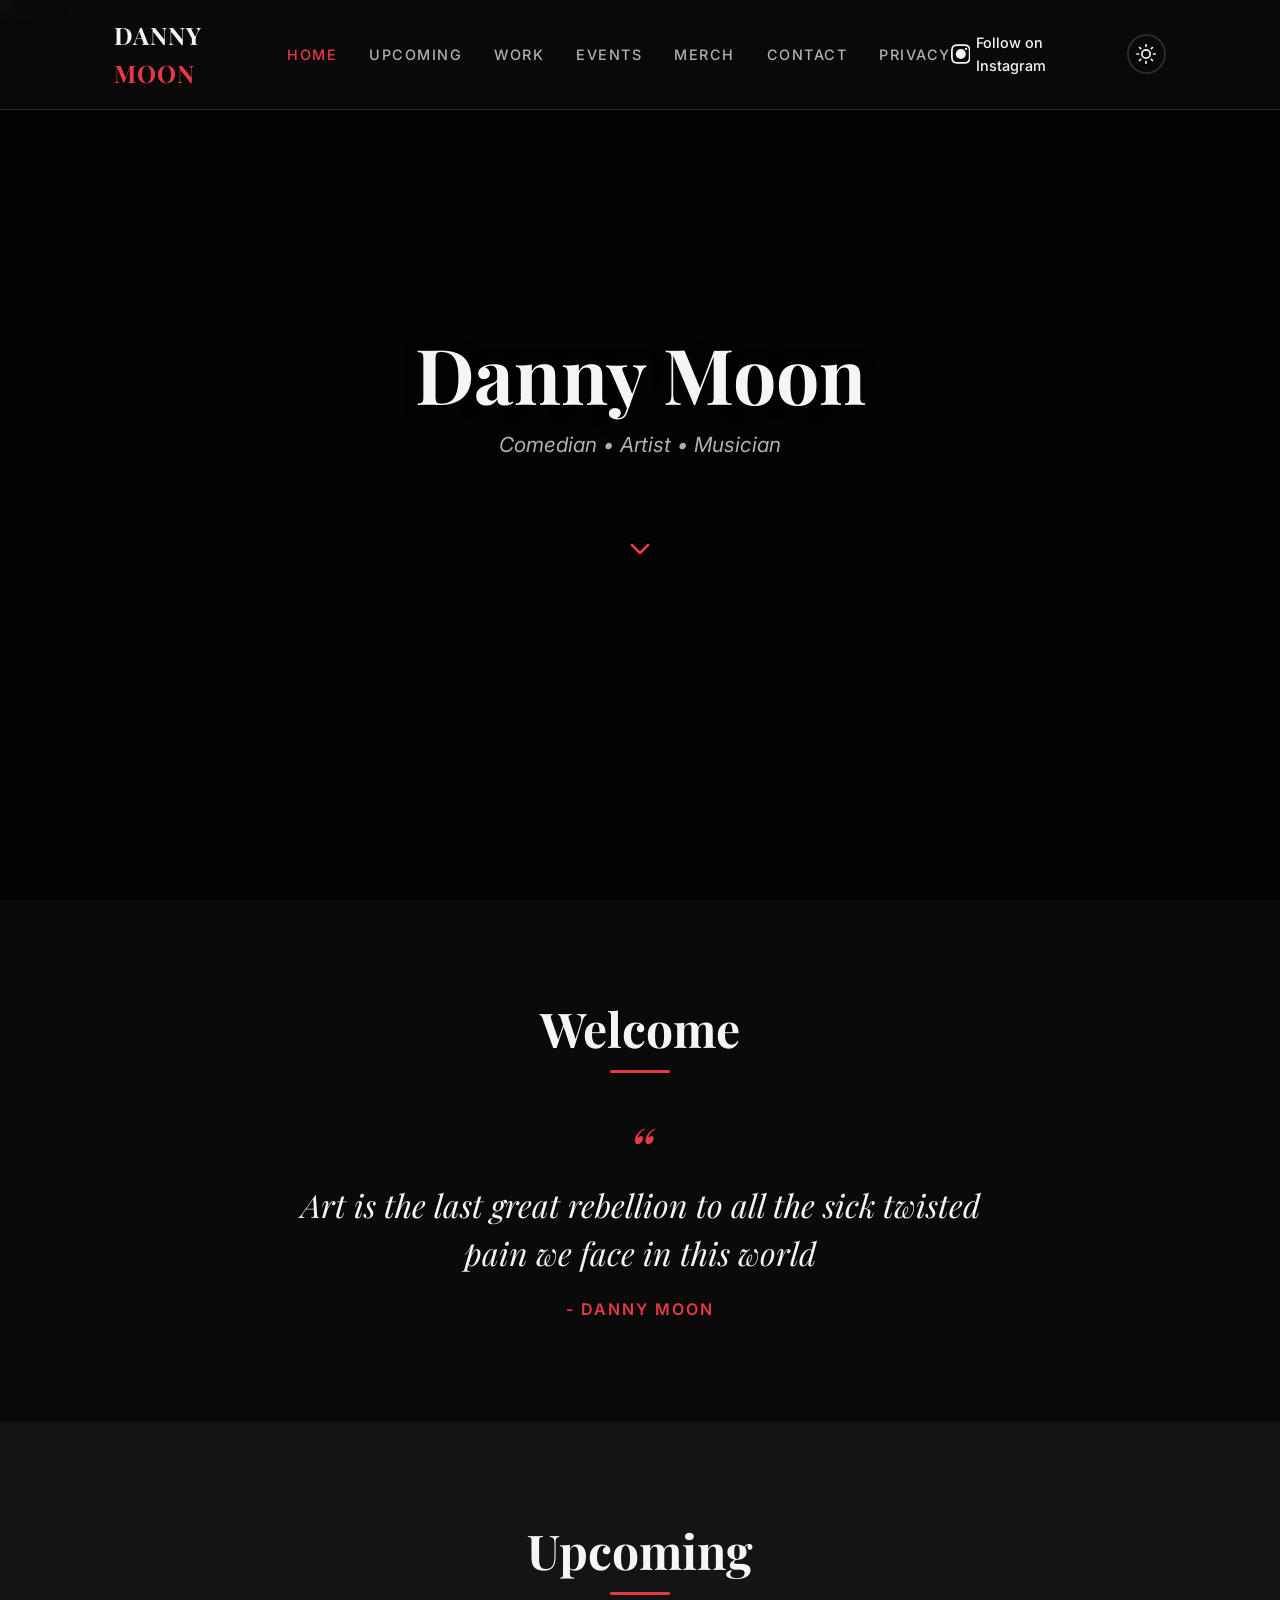
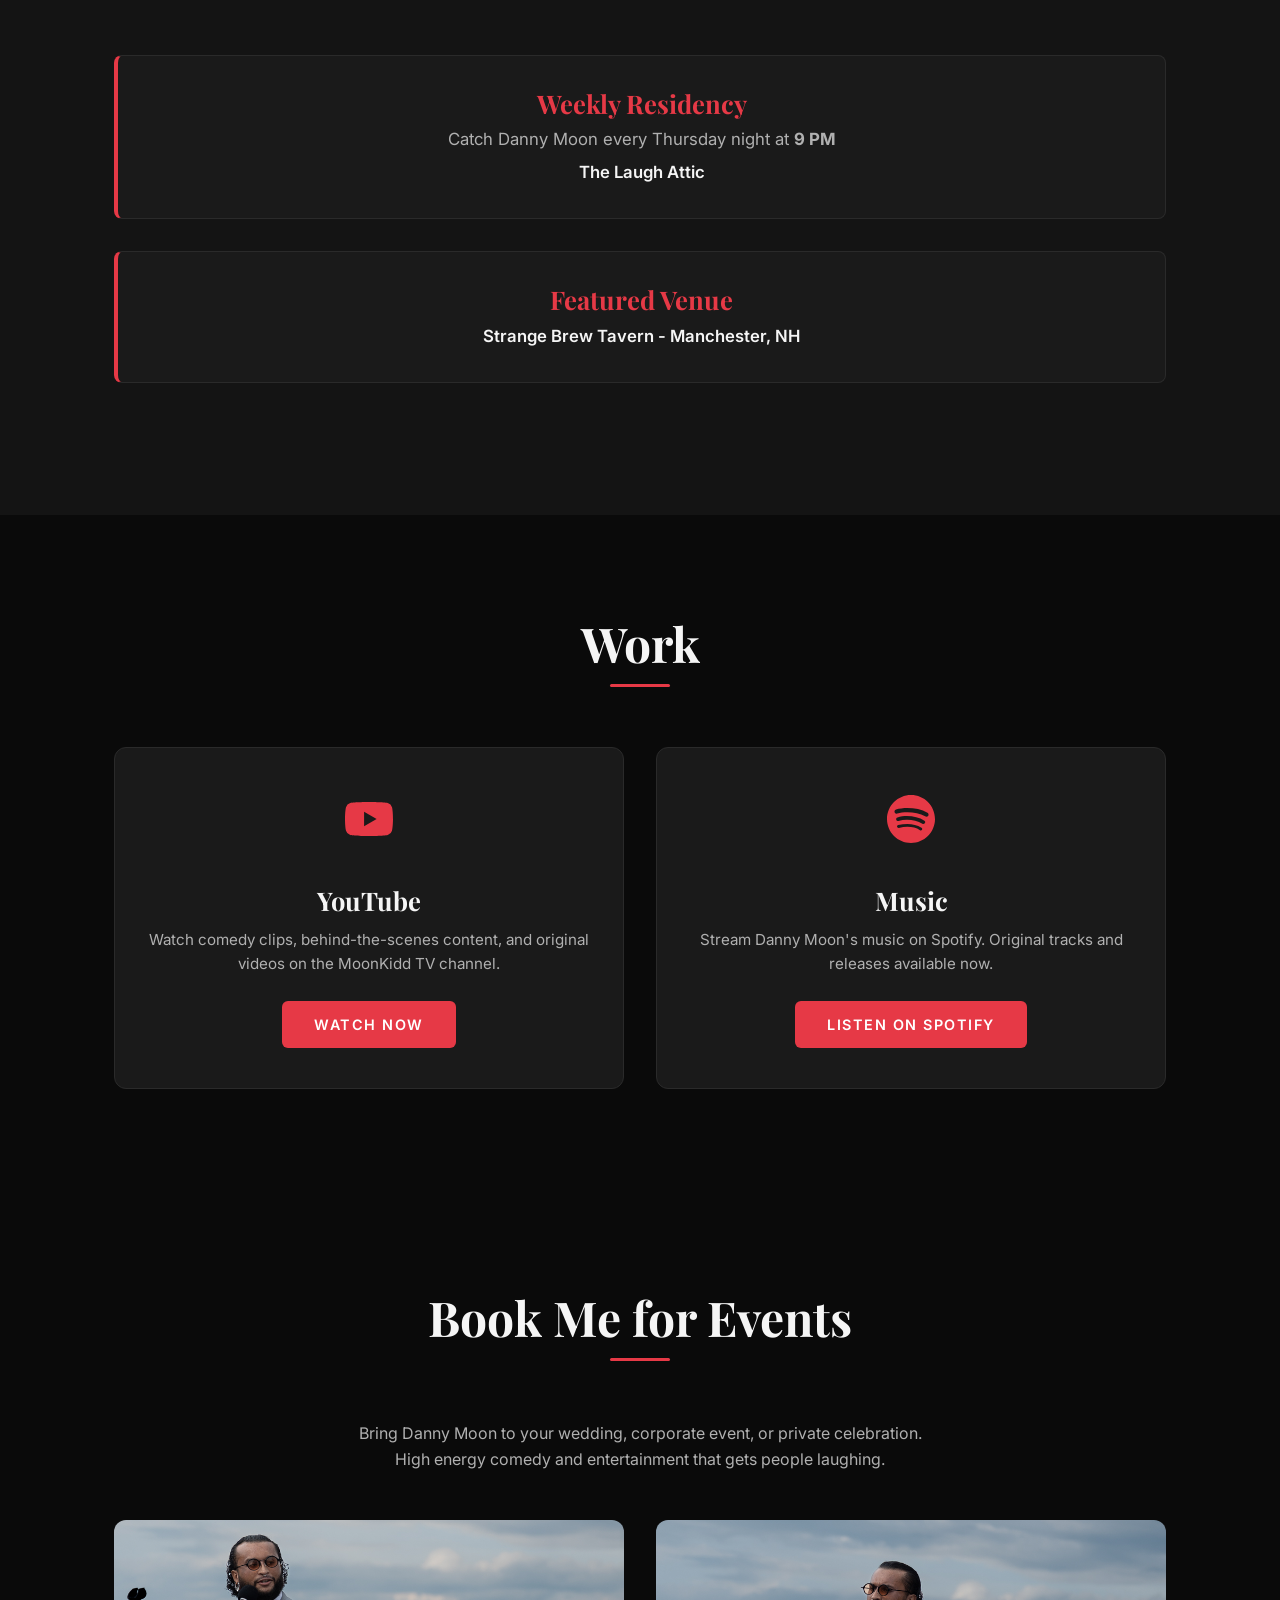
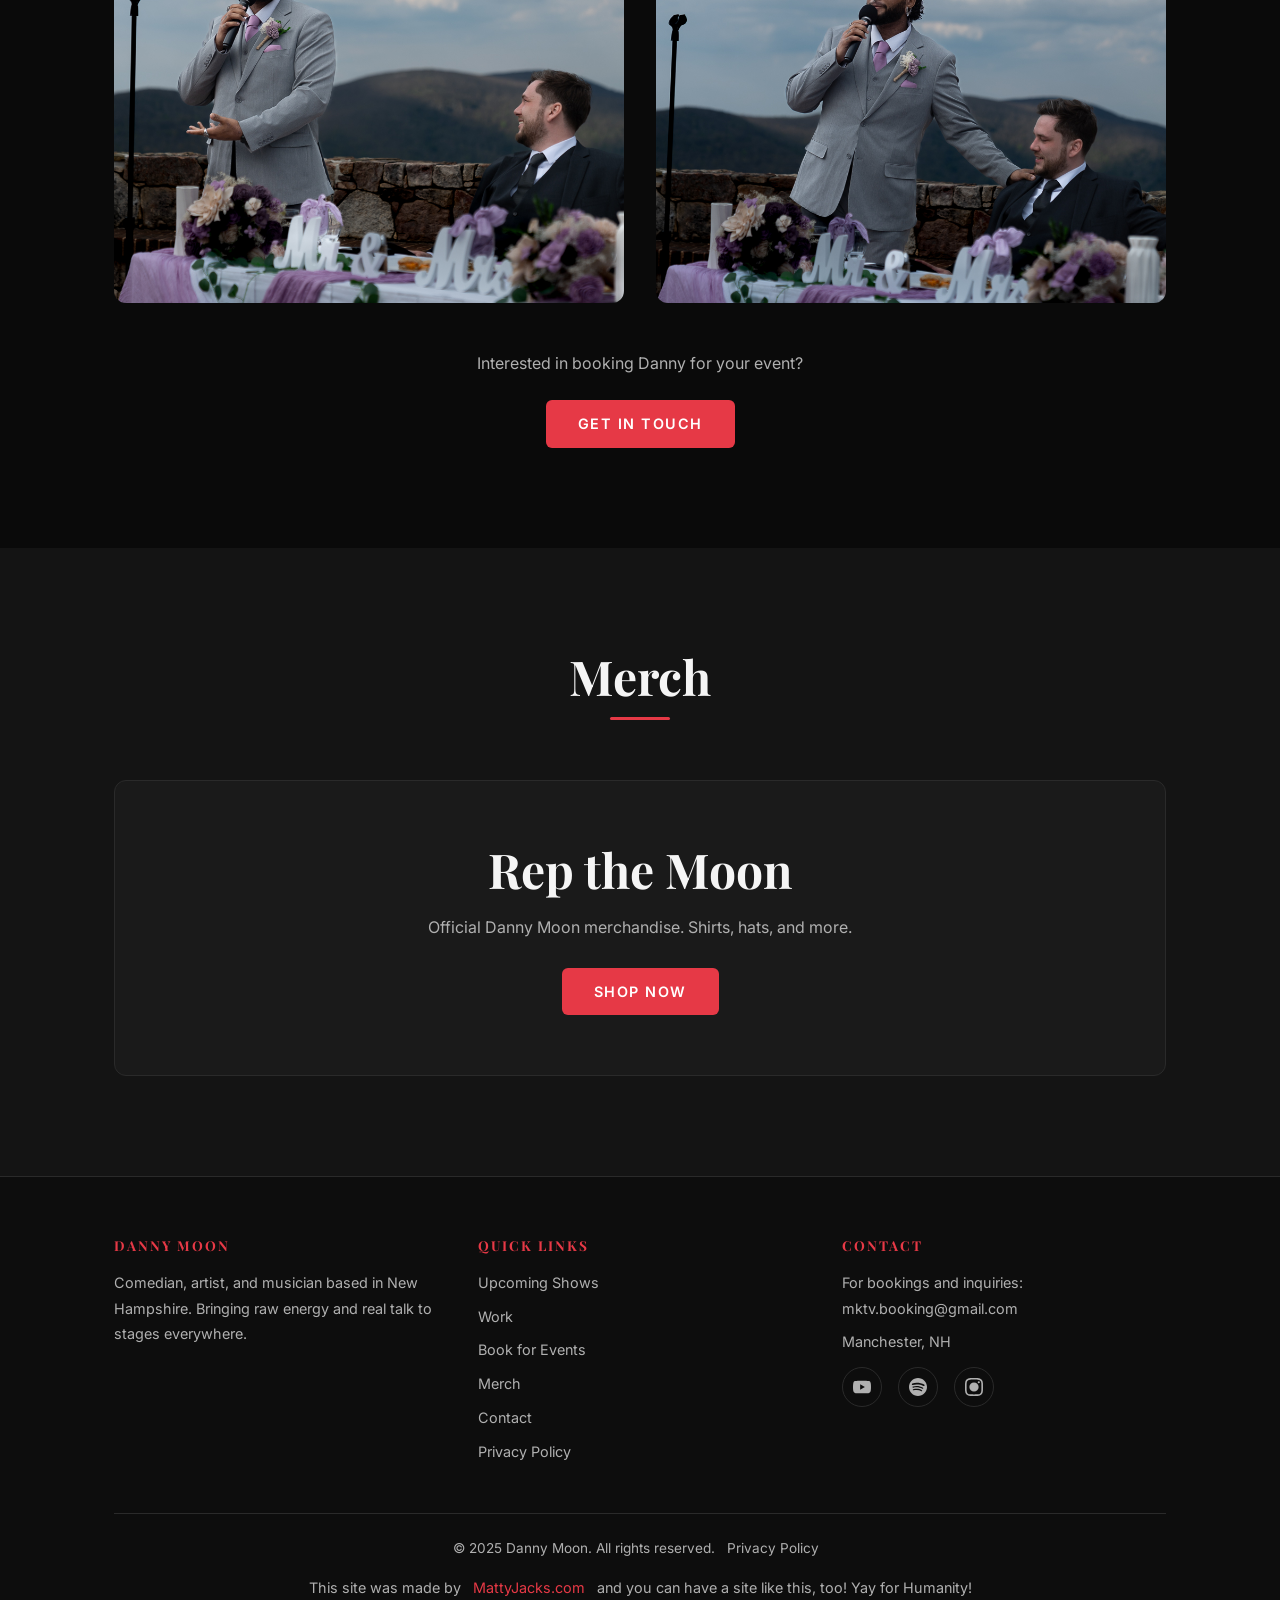
==== dm1/index.html @ ed1171e0 "Added Instagram and Other Fixes" ====
<!DOCTYPE html>
<html lang="en" data-theme="dark">
<head>
  <meta charset="UTF-8">
  <meta name="viewport" content="width=device-width, initial-scale=1.0">
  <title>Danny Moon - Comedian, Artist, Musician</title>
  <meta name="description" content="Danny Moon - Comedian, musician, and artist. Catch live shows, listen to music, and explore the world of Danny Moon.">

  <!-- Fonts -->
  <link rel="preconnect" href="https://fonts.googleapis.com">
  <link rel="preconnect" href="https://fonts.gstatic.com" crossorigin>
  <link href="https://fonts.googleapis.com/css2?family=Inter:wght@400;500;600;700&family=Playfair+Display:ital,wght@0,400;0,700;1,400&display=swap" rel="stylesheet">

  <!-- Styles -->
  <link rel="stylesheet" href="style.css">
</head>
<body>

  <!-- ===== NAVIGATION ===== -->
  <nav class="navbar">
    <div class="container">
      <a href="index.html" class="nav-logo">DANNY <span>MOON</span></a>
      <ul class="nav-links" id="nav-links">
        <li><a href="index.html" class="active">Home</a></li>
        <li><a href="#upcoming">Upcoming</a></li>
        <li><a href="#work">Work</a></li>
        <li><a href="#events">Events</a></li>
        <li><a href="#merch">Merch</a></li>
        <li><a href="contact.html">Contact</a></li>
        <li><a href="privacy.html">Privacy</a></li>
      </ul>
      <div style="display:flex;align-items:center;gap:12px;">
        <a href="https://www.instagram.com/dannymoon.official" target="_blank" rel="noopener" aria-label="Instagram" style="display:flex;align-items:center;gap:6px;color:var(--text-primary);text-decoration:none;font-size:0.9rem;font-weight:500;transition:color var(--transition);" class="instagram-link">
          <svg width="20" height="20" viewBox="0 0 24 24" fill="currentColor"><path d="M12 2.163c3.204 0 3.584.012 4.85.07 3.252.148 4.771 1.691 4.919 4.919.058 1.265.069 1.645.069 4.849 0 3.205-.012 3.584-.069 4.849-.149 3.225-1.664 4.771-4.919 4.919-1.266.058-1.644.07-4.85.07-3.204 0-3.584-.012-4.849-.07-3.26-.149-4.771-1.699-4.919-4.92-.058-1.265-.07-1.644-.07-4.849 0-3.204.013-3.583.07-4.849.149-3.227 1.664-4.771 4.919-4.919 1.266-.057 1.645-.069 4.849-.069zm0-2.163c-3.259 0-3.667.014-4.947.072-4.358.2-6.78 2.618-6.98 6.98-.059 1.281-.073 1.689-.073 4.948 0 3.259.014 3.668.072 4.948.2 4.358 2.618 6.78 6.98 6.98 1.281.058 1.689.072 4.948.072 3.259 0 3.668-.014 4.948-.072 4.354-.2 6.782-2.618 6.979-6.98.059-1.28.073-1.689.073-4.948 0-3.259-.014-3.667-.072-4.947-.196-4.354-2.617-6.78-6.979-6.98-1.281-.059-1.69-.073-4.949-.073zM5.838 12a6.162 6.162 0 1 1 12.324 0 6.162 6.162 0 0 1-12.324 0zM12 16a4 4 0 1 1 0-8 4 4 0 0 1 0 8zm4.965-10.322a1.44 1.44 0 1 1 2.881.001 1.44 1.44 0 0 1-2.881-.001z"/></svg>
          Follow on Instagram
        </a>
        <button class="theme-toggle" id="theme-toggle" aria-label="Toggle theme"></button>
        <button class="hamburger" id="hamburger" aria-label="Menu">
          <span></span><span></span><span></span>
        </button>
      </div>
    </div>
  </nav>

  <!-- ===== HERO with SLIDESHOW ===== -->
  <section class="hero">
    <div class="hero-slideshow">
      <img src="./media/images/danny moon image 1.jpeg" alt="Danny Moon performing with red microphone" loading="eager">
      <img src="./media/images/danny moon image 2.jpeg" alt="Danny Moon portrait with microphone" loading="eager">
      <img src="./media/images/danny moon image 3.jpeg" alt="Danny Moon close-up with microphone" loading="eager">
    </div>
    <div class="hero-overlay"></div>
    <div class="hero-content">
      <h1>Danny Moon</h1>
      <p class="tagline">Comedian &bull; Artist &bull; Musician</p>
      <a href="#welcome" class="hero-scroll" aria-label="Scroll down">
        <svg viewBox="0 0 24 24" fill="none" stroke="currentColor" stroke-width="2" stroke-linecap="round" stroke-linejoin="round">
          <polyline points="6 9 12 15 18 9"/>
        </svg>
      </a>
    </div>
  </section>

  <!-- ===== WELCOME ===== -->
  <section class="section welcome" id="welcome">
    <div class="container">
      <div class="section-header">
        <h2>Welcome</h2>
        <div class="accent-line"></div>
      </div>
      <blockquote>
        Art is the last great rebellion to all the sick twisted pain we face in this world
      </blockquote>
      <cite>- Danny Moon</cite>
    </div>
  </section>

  <!-- ===== UPCOMING ===== -->
  <section class="section section-alt" id="upcoming">
    <div class="container">
      <div class="section-header">
        <h2>Upcoming</h2>
        <div class="accent-line"></div>
      </div>

      <div class="upcoming-banner">
        <h3>Weekly Residency</h3>
        <p>
          Catch Danny Moon every Thursday night at <strong>9 PM</strong>
          <span class="upcoming-venue">The Laugh Attic</span>
        </p>
      </div>

      <div class="upcoming-banner">
        <h3>Featured Venue</h3>
        <p>
          <span class="upcoming-venue">Strange Brew Tavern - Manchester, NH</span>
        </p>
      </div>

      <!-- Editable show list - add/remove items below as needed -->
      <!--
      <ul class="show-list">
        <li class="show-item">
          <span class="show-date">Jun 12</span>
          <div class="show-info">
            <div class="venue">Venue Name</div>
            <div class="location">City, State</div>
          </div>
          <span class="show-time">9:00 PM</span>
        </li>
      </ul>
      -->
    </div>
  </section>

  <!-- ===== WORK ===== -->
  <section class="section" id="work">
    <div class="container">
      <div class="section-header">
        <h2>Work</h2>
        <div class="accent-line"></div>
      </div>

      <div class="work-grid">
        <!-- YouTube -->
        <div class="work-card">
          <div class="icon">
            <svg width="48" height="48" viewBox="0 0 24 24" fill="var(--accent)">
              <path d="M23.498 6.186a3.016 3.016 0 0 0-2.122-2.136C19.505 3.545 12 3.545 12 3.545s-7.505 0-9.377.505A3.017 3.017 0 0 0 .502 6.186C0 8.07 0 12 0 12s0 3.93.502 5.814a3.016 3.016 0 0 0 2.122 2.136c1.871.505 9.376.505 9.376.505s7.505 0 9.377-.505a3.015 3.015 0 0 0 2.122-2.136C24 15.93 24 12 24 12s0-3.93-.502-5.814zM9.545 15.568V8.432L15.818 12l-6.273 3.568z"/>
            </svg>
          </div>
          <h3>YouTube</h3>
          <p>Watch comedy clips, behind-the-scenes content, and original videos on the MoonKidd TV channel.</p>
          <a href="https://youtube.com/@moonkiddtv?si=SjjC8oL-Yl4p6Mle" target="_blank" rel="noopener" class="btn btn-primary">Watch Now</a>
        </div>

        <!-- Spotify / Music -->
        <div class="work-card">
          <div class="icon">
            <svg width="48" height="48" viewBox="0 0 24 24" fill="var(--accent)">
              <path d="M12 0C5.4 0 0 5.4 0 12s5.4 12 12 12 12-5.4 12-12S18.66 0 12 0zm5.521 17.34c-.24.359-.66.48-1.021.24-2.82-1.74-6.36-2.101-10.561-1.141-.418.122-.779-.179-.899-.539-.12-.421.18-.78.54-.9 4.56-1.021 8.52-.6 11.64 1.32.42.18.479.659.301 1.02zm1.44-3.3c-.301.42-.841.6-1.262.3-3.239-1.98-8.159-2.58-11.939-1.38-.479.12-1.02-.12-1.14-.6-.12-.48.12-1.021.6-1.141C9.6 9.9 15 10.561 18.72 12.84c.361.181.54.78.241 1.2zm.12-3.36C15.24 8.4 8.82 8.16 5.16 9.301c-.6.179-1.2-.181-1.38-.721-.18-.601.18-1.2.72-1.381 4.26-1.26 11.28-1.02 15.721 1.621.539.3.719 1.02.419 1.56-.299.421-1.02.599-1.559.3z"/>
            </svg>
          </div>
          <h3>Music</h3>
          <p>Stream Danny Moon's music on Spotify. Original tracks and releases available now.</p>
          <a href="https://open.spotify.com/artist/1HLNnqBfvIBwXme7tqzdJm?si=hnwbcrXqQ1uflK0Pj6fdUg" target="_blank" rel="noopener" class="btn btn-primary">Listen on Spotify</a>
        </div>
      </div>
    </div>
  </section>

  <!-- ===== BOOK ME FOR EVENTS ===== -->
  <section class="section" id="events">
    <div class="container">
      <div class="section-header">
        <h2>Book Me for Events</h2>
        <div class="accent-line"></div>
      </div>
      <p style="text-align:center; color:var(--text-secondary); margin-bottom:48px; max-width:600px; margin-left:auto; margin-right:auto;">
        Bring Danny Moon to your wedding, corporate event, or private celebration. High energy comedy and entertainment that gets people laughing.
      </p>

      <div class="events-gallery">
        <div class="event-card">
          <img src="./media/images/Sean_Wedding-148 danny moon image 4.jpg" alt="Danny Moon performing at wedding event">
          <div class="event-overlay">
            <h3>Wedding Entertainment</h3>
          </div>
        </div>
        <div class="event-card">
          <img src="./media/images/Sean_Wedding-149 danny moon image 5.jpg" alt="Danny Moon at wedding reception">
          <div class="event-overlay">
            <h3>Private Events</h3>
          </div>
        </div>
      </div>

      <div style="text-align:center; margin-top:48px;">
        <p style="color:var(--text-secondary); margin-bottom:24px;">Interested in booking Danny for your event?</p>
        <a href="contact.html" class="btn btn-primary">Get in Touch</a>
      </div>
    </div>
  </section>

  <!-- ===== MERCH ===== -->
  <section class="section section-alt" id="merch">
    <div class="container">
      <div class="section-header">
        <h2>Merch</h2>
        <div class="accent-line"></div>
      </div>

      <div class="merch-cta">
        <h2>Rep the Moon</h2>
        <p>Official Danny Moon merchandise. Shirts, hats, and more.</p>
        <a href="https://streamlabs.com/moonkid07/merch" target="_blank" rel="noopener" class="btn btn-primary">Shop Now</a>
      </div>
    </div>
  </section>

  <!-- ===== FOOTER ===== -->
  <footer class="footer">
    <div class="container">
      <div class="footer-grid">
        <div class="footer-col">
          <h4>Danny Moon</h4>
          <p>Comedian, artist, and musician based in New Hampshire. Bringing raw energy and real talk to stages everywhere.</p>
        </div>
        <div class="footer-col">
          <h4>Quick Links</h4>
          <ul>
            <li><a href="#upcoming">Upcoming Shows</a></li>
            <li><a href="#work">Work</a></li>
            <li><a href="#events">Book for Events</a></li>
            <li><a href="#merch">Merch</a></li>
            <li><a href="contact.html">Contact</a></li>
            <li><a href="privacy.html">Privacy Policy</a></li>
          </ul>
        </div>
        <div class="footer-col">
          <h4>Contact</h4>
          <p>For bookings and inquiries:</p>
          <p><a href="mailto:mktv.booking@gmail.com">mktv.booking@gmail.com</a></p>
          <p style="margin-top:8px;">Manchester, NH</p>
          <div class="social-links">
            <a href="https://youtube.com/@moonkiddtv?si=SjjC8oL-Yl4p6Mle" target="_blank" rel="noopener" aria-label="YouTube">
              <svg width="18" height="18" viewBox="0 0 24 24" fill="currentColor"><path d="M23.498 6.186a3.016 3.016 0 0 0-2.122-2.136C19.505 3.545 12 3.545 12 3.545s-7.505 0-9.377.505A3.017 3.017 0 0 0 .502 6.186C0 8.07 0 12 0 12s0 3.93.502 5.814a3.016 3.016 0 0 0 2.122 2.136c1.871.505 9.376.505 9.376.505s7.505 0 9.377-.505a3.015 3.015 0 0 0 2.122-2.136C24 15.93 24 12 24 12s0-3.93-.502-5.814zM9.545 15.568V8.432L15.818 12l-6.273 3.568z"/></svg>
            </a>
            <a href="https://open.spotify.com/artist/1HLNnqBfvIBwXme7tqzdJm?si=hnwbcrXqQ1uflK0Pj6fdUg" target="_blank" rel="noopener" aria-label="Spotify">
              <svg width="18" height="18" viewBox="0 0 24 24" fill="currentColor"><path d="M12 0C5.4 0 0 5.4 0 12s5.4 12 12 12 12-5.4 12-12S18.66 0 12 0zm5.521 17.34c-.24.359-.66.48-1.021.24-2.82-1.74-6.36-2.101-10.561-1.141-.418.122-.779-.179-.899-.539-.12-.421.18-.78.54-.9 4.56-1.021 8.52-.6 11.64 1.32.42.18.479.659.301 1.02zm1.44-3.3c-.301.42-.841.6-1.262.3-3.239-1.98-8.159-2.58-11.939-1.38-.479.12-1.02-.12-1.14-.6-.12-.48.12-1.021.6-1.141C9.6 9.9 15 10.561 18.72 12.84c.361.181.54.78.241 1.2zm.12-3.36C15.24 8.4 8.82 8.16 5.16 9.301c-.6.179-1.2-.181-1.38-.721-.18-.601.18-1.2.72-1.381 4.26-1.26 11.28-1.02 15.721 1.621.539.3.719 1.02.419 1.56-.299.421-1.02.599-1.559.3z"/></svg>
            </a>
            <a href="https://www.instagram.com/dannymoon.official" target="_blank" rel="noopener" aria-label="Instagram">
              <svg width="18" height="18" viewBox="0 0 24 24" fill="currentColor"><path d="M12 2.163c3.204 0 3.584.012 4.85.07 3.252.148 4.771 1.691 4.919 4.919.058 1.265.069 1.645.069 4.849 0 3.205-.012 3.584-.069 4.849-.149 3.225-1.664 4.771-4.919 4.919-1.266.058-1.644.07-4.85.07-3.204 0-3.584-.012-4.849-.07-3.26-.149-4.771-1.699-4.919-4.92-.058-1.265-.07-1.644-.07-4.849 0-3.204.013-3.583.07-4.849.149-3.227 1.664-4.771 4.919-4.919 1.266-.057 1.645-.069 4.849-.069zm0-2.163c-3.259 0-3.667.014-4.947.072-4.358.2-6.78 2.618-6.98 6.98-.059 1.281-.073 1.689-.073 4.948 0 3.259.014 3.668.072 4.948.2 4.358 2.618 6.78 6.98 6.98 1.281.058 1.689.072 4.948.072 3.259 0 3.668-.014 4.948-.072 4.354-.2 6.782-2.618 6.979-6.98.059-1.28.073-1.689.073-4.948 0-3.259-.014-3.667-.072-4.947-.196-4.354-2.617-6.78-6.979-6.98-1.281-.059-1.69-.073-4.949-.073zM5.838 12a6.162 6.162 0 1 1 12.324 0 6.162 6.162 0 0 1-12.324 0zM12 16a4 4 0 1 1 0-8 4 4 0 0 1 0 8zm4.965-10.322a1.44 1.44 0 1 1 2.881.001 1.44 1.44 0 0 1-2.881-.001z"/></svg>
            </a>
          </div>
        </div>
      </div>
      <div class="footer-bottom">
        <p>&copy; 2025 Danny Moon. All rights reserved. <a href="privacy.html">Privacy Policy</a></p>
        <p style="margin-top:16px;font-size:0.9rem;color:var(--text-secondary);">This site was made by <a href="https://mattyjacks.com" target="_blank" rel="noopener" style="color:var(--accent);text-decoration:none;">MattyJacks.com</a> and you can have a site like this, too! Yay for Humanity!</p>
      </div>
    </div>
  </footer>

  <script src="script.js"></script>
</body>
</html>
---- dm1/style.css ----
/* ============================================
   Danny Moon - dannymoon.com
   Brand Colors: Red (#E63946) + Black + White
   ============================================ */

/* --- CSS Custom Properties (Dark Mode Default) --- */
:root {
  --bg-primary: #0a0a0a;
  --bg-secondary: #141414;
  --bg-card: #1a1a1a;
  --text-primary: #f5f5f5;
  --text-secondary: #b0b0b0;
  --accent: #E63946;
  --accent-hover: #ff4d5a;
  --border: #2a2a2a;
  --overlay: rgba(0, 0, 0, 0.65);
  --shadow: 0 4px 24px rgba(0, 0, 0, 0.4);
  --nav-bg: rgba(10, 10, 10, 0.92);
  --footer-bg: #0d0d0d;
  --input-bg: #1e1e1e;
  --transition: 0.3s ease;
}

/* --- Light Mode --- */
[data-theme="light"] {
  --bg-primary: #fafafa;
  --bg-secondary: #f0f0f0;
  --bg-card: #ffffff;
  --text-primary: #1a1a1a;
  --text-secondary: #555555;
  --accent: #D62839;
  --accent-hover: #b71c2c;
  --border: #ddd;
  --overlay: rgba(255, 255, 255, 0.45);
  --shadow: 0 4px 24px rgba(0, 0, 0, 0.1);
  --nav-bg: rgba(250, 250, 250, 0.92);
  --footer-bg: #eaeaea;
  --input-bg: #f5f5f5;
}

/* --- Reset & Base --- */
*,
*::before,
*::after {
  margin: 0;
  padding: 0;
  box-sizing: border-box;
}

html {
  scroll-behavior: smooth;
  font-size: 16px;
}

body {
  font-family: 'Inter', 'Segoe UI', system-ui, -apple-system, sans-serif;
  background-color: var(--bg-primary);
  color: var(--text-primary);
  line-height: 1.6;
  transition: background-color var(--transition), color var(--transition);
  overflow-x: hidden;
}

a {
  color: var(--accent);
  text-decoration: none;
  transition: color var(--transition);
}

a:hover {
  color: var(--accent-hover);
}

img {
  max-width: 100%;
  display: block;
}

/* --- Typography --- */
h1, h2, h3, h4 {
  font-family: 'Playfair Display', Georgia, serif;
  font-weight: 700;
  line-height: 1.2;
}

h1 { font-size: clamp(2.5rem, 6vw, 5rem); }
h2 { font-size: clamp(1.8rem, 4vw, 3rem); }
h3 { font-size: clamp(1.2rem, 2.5vw, 1.6rem); }

/* --- Container --- */
.container {
  max-width: 1100px;
  margin: 0 auto;
  padding: 0 24px;
}

/* --- Navigation --- */
.navbar {
  position: fixed;
  top: 0;
  left: 0;
  width: 100%;
  z-index: 1000;
  background: var(--nav-bg);
  backdrop-filter: blur(12px);
  -webkit-backdrop-filter: blur(12px);
  border-bottom: 1px solid var(--border);
  transition: background var(--transition);
}

.navbar .container {
  display: flex;
  align-items: center;
  justify-content: space-between;
  padding-top: 16px;
  padding-bottom: 16px;
}

.nav-logo {
  font-family: 'Playfair Display', Georgia, serif;
  font-size: 1.5rem;
  font-weight: 700;
  color: var(--text-primary);
  letter-spacing: 1px;
}

.nav-logo span {
  color: var(--accent);
}

.nav-links {
  display: flex;
  align-items: center;
  gap: 32px;
  list-style: none;
}

.nav-links a {
  color: var(--text-secondary);
  font-size: 0.9rem;
  font-weight: 500;
  text-transform: uppercase;
  letter-spacing: 1.5px;
  transition: color var(--transition);
}

.nav-links a:hover,
.nav-links a.active {
  color: var(--accent);
}

/* Theme Toggle */
.theme-toggle {
  background: none;
  border: 2px solid var(--border);
  border-radius: 50%;
  width: 40px;
  height: 40px;
  cursor: pointer;
  display: flex;
  align-items: center;
  justify-content: center;
  font-size: 1.2rem;
  color: var(--text-primary);
  transition: border-color var(--transition), color var(--transition);
}

.theme-toggle:hover {
  border-color: var(--accent);
  color: var(--accent);
}

/* Hamburger */
.hamburger {
  display: none;
  flex-direction: column;
  gap: 5px;
  background: none;
  border: none;
  cursor: pointer;
  padding: 4px;
}

.hamburger span {
  display: block;
  width: 26px;
  height: 2px;
  background: var(--text-primary);
  border-radius: 2px;
  transition: transform var(--transition), opacity var(--transition);
}

.hamburger.active span:nth-child(1) {
  transform: translateY(7px) rotate(45deg);
}

.hamburger.active span:nth-child(2) {
  opacity: 0;
}

.hamburger.active span:nth-child(3) {
  transform: translateY(-7px) rotate(-45deg);
}

/* --- Hero Section --- */
.hero {
  position: relative;
  height: 100vh;
  min-height: 600px;
  display: flex;
  align-items: center;
  justify-content: center;
  overflow: hidden;
}

.hero-slideshow {
  position: absolute;
  inset: 0;
  z-index: 0;
}

.hero-slideshow img {
  position: absolute;
  inset: 0;
  width: 100%;
  height: 100%;
  object-fit: cover;
  object-position: center top;
  opacity: 0;
  transition: opacity 1.5s ease-in-out;
}

.hero-slideshow img.active {
  opacity: 1;
}

.hero-overlay {
  position: absolute;
  inset: 0;
  background: var(--overlay);
  z-index: 1;
  transition: background var(--transition);
}

[data-theme="light"] .hero-overlay {
  background: rgba(255, 255, 255, 0.5);
}

.hero-content {
  position: relative;
  z-index: 2;
  text-align: center;
  padding: 0 24px;
  max-width: 800px;
}

.hero-content h1 {
  margin-bottom: 8px;
  text-shadow: 0 2px 16px rgba(0,0,0,0.5);
}

[data-theme="light"] .hero-content h1 {
  text-shadow: 0 2px 16px rgba(255,255,255,0.7);
}

.hero-content .tagline {
  font-size: clamp(1rem, 2.5vw, 1.3rem);
  color: var(--text-secondary);
  font-style: italic;
  margin-bottom: 32px;
}

.hero-scroll {
  display: inline-block;
  margin-top: 40px;
  animation: bounce 2s infinite;
}

.hero-scroll svg {
  width: 32px;
  height: 32px;
  stroke: var(--accent);
}

@keyframes bounce {
  0%, 20%, 50%, 80%, 100% { transform: translateY(0); }
  40% { transform: translateY(-12px); }
  60% { transform: translateY(-6px); }
}

/* --- Section Base --- */
.section {
  padding: 100px 0;
}

.section-alt {
  background: var(--bg-secondary);
}

.section-header {
  text-align: center;
  margin-bottom: 60px;
}

.section-header h2 {
  margin-bottom: 12px;
}

.section-header .accent-line {
  width: 60px;
  height: 3px;
  background: var(--accent);
  margin: 0 auto;
  border-radius: 2px;
}

/* --- Welcome Section --- */
.welcome {
  text-align: center;
}

.welcome blockquote {
  font-family: 'Playfair Display', Georgia, serif;
  font-size: clamp(1.3rem, 3vw, 2rem);
  font-style: italic;
  color: var(--text-primary);
  max-width: 700px;
  margin: 0 auto 20px;
  line-height: 1.5;
}

.welcome blockquote::before {
  content: "\201C";
  font-size: 4rem;
  color: var(--accent);
  display: block;
  line-height: 0.5;
  margin-bottom: 16px;
}

.welcome cite {
  font-size: 1rem;
  color: var(--accent);
  font-style: normal;
  font-weight: 600;
  letter-spacing: 2px;
  text-transform: uppercase;
}

/* --- Upcoming Section --- */
.upcoming-banner {
  background: var(--bg-card);
  border: 1px solid var(--border);
  border-left: 4px solid var(--accent);
  border-radius: 8px;
  padding: 32px 40px;
  margin-bottom: 32px;
  text-align: center;
}

.upcoming-banner h3 {
  margin-bottom: 8px;
  color: var(--accent);
}

.upcoming-banner p {
  color: var(--text-secondary);
  font-size: 1.05rem;
}

.upcoming-venue {
  font-weight: 600;
  color: var(--text-primary);
  display: block;
  margin-top: 6px;
}

.show-list {
  list-style: none;
  display: flex;
  flex-direction: column;
  gap: 16px;
}

.show-item {
  display: flex;
  align-items: center;
  justify-content: space-between;
  background: var(--bg-card);
  border: 1px solid var(--border);
  border-radius: 8px;
  padding: 20px 28px;
  transition: border-color var(--transition), transform var(--transition);
}

.show-item:hover {
  border-color: var(--accent);
  transform: translateY(-2px);
}

.show-date {
  font-family: 'Playfair Display', Georgia, serif;
  font-size: 1.1rem;
  font-weight: 700;
  min-width: 100px;
}

.show-info {
  flex: 1;
  padding: 0 24px;
}

.show-info .venue {
  font-weight: 600;
  font-size: 1rem;
}

.show-info .location {
  color: var(--text-secondary);
  font-size: 0.9rem;
}

.show-time {
  color: var(--accent);
  font-weight: 600;
  font-size: 0.95rem;
}

/* --- Work Section --- */
.work-grid {
  display: grid;
  grid-template-columns: repeat(auto-fit, minmax(320px, 1fr));
  gap: 32px;
}

.work-card {
  background: var(--bg-card);
  border: 1px solid var(--border);
  border-radius: 12px;
  padding: 40px 32px;
  text-align: center;
  transition: border-color var(--transition), transform var(--transition), box-shadow var(--transition);
}

.work-card:hover {
  border-color: var(--accent);
  transform: translateY(-4px);
  box-shadow: var(--shadow);
}

.work-card .icon {
  font-size: 3rem;
  margin-bottom: 20px;
}

.work-card h3 {
  margin-bottom: 12px;
}

.work-card p {
  color: var(--text-secondary);
  margin-bottom: 24px;
  font-size: 0.95rem;
}

.btn {
  display: inline-block;
  padding: 12px 32px;
  border-radius: 6px;
  font-weight: 600;
  font-size: 0.9rem;
  text-transform: uppercase;
  letter-spacing: 1.5px;
  transition: all var(--transition);
  cursor: pointer;
  border: none;
}

.btn-primary {
  background: var(--accent);
  color: #fff;
}

.btn-primary:hover {
  background: var(--accent-hover);
  color: #fff;
  transform: translateY(-2px);
}

.btn-outline {
  background: transparent;
  color: var(--accent);
  border: 2px solid var(--accent);
}

.btn-outline:hover {
  background: var(--accent);
  color: #fff;
}

/* --- Events Section --- */
.events-gallery {
  display: grid;
  grid-template-columns: repeat(auto-fit, minmax(300px, 1fr));
  gap: 32px;
  margin-bottom: 32px;
}

.event-card {
  position: relative;
  overflow: hidden;
  border-radius: 12px;
  aspect-ratio: 4/3;
  cursor: pointer;
  transition: transform var(--transition);
}

.event-card img {
  width: 100%;
  height: 100%;
  object-fit: cover;
  object-position: center;
  transition: transform var(--transition);
}

.event-card:hover img {
  transform: scale(1.05);
}

.event-overlay {
  position: absolute;
  inset: 0;
  background: linear-gradient(135deg, rgba(230, 57, 70, 0.8) 0%, rgba(0, 0, 0, 0.8) 100%);
  display: flex;
  align-items: center;
  justify-content: center;
  opacity: 0;
  transition: opacity var(--transition);
}

.event-card:hover .event-overlay {
  opacity: 1;
}

.event-overlay h3 {
  color: #fff;
  text-align: center;
  font-size: 1.5rem;
  text-shadow: 0 2px 8px rgba(0, 0, 0, 0.5);
}

/* --- Merch Section --- */
.merch-cta {
  text-align: center;
  padding: 60px 32px;
  background: var(--bg-card);
  border: 1px solid var(--border);
  border-radius: 12px;
}

.merch-cta h2 {
  margin-bottom: 16px;
}

.merch-cta p {
  color: var(--text-secondary);
  margin-bottom: 28px;
  max-width: 500px;
  margin-left: auto;
  margin-right: auto;
}

/* --- Newsletter Section --- */
.newsletter {
  text-align: center;
}

.newsletter-form {
  display: flex;
  gap: 12px;
  max-width: 480px;
  margin: 0 auto;
}

.newsletter-form input[type="email"] {
  flex: 1;
  padding: 14px 20px;
  border: 1px solid var(--border);
  border-radius: 6px;
  background: var(--input-bg);
  color: var(--text-primary);
  font-size: 1rem;
  outline: none;
  transition: border-color var(--transition);
}

.newsletter-form input[type="email"]:focus {
  border-color: var(--accent);
}

.newsletter-form input[type="email"]::placeholder {
  color: var(--text-secondary);
}

.newsletter-msg {
  margin-top: 12px;
  font-size: 0.9rem;
  color: var(--accent);
  min-height: 24px;
}

/* --- Footer --- */
.footer {
  background: var(--footer-bg);
  border-top: 1px solid var(--border);
  padding: 60px 0 32px;
  transition: background var(--transition);
}

.footer-grid {
  display: grid;
  grid-template-columns: repeat(auto-fit, minmax(220px, 1fr));
  gap: 40px;
  margin-bottom: 40px;
}

.footer-col h4 {
  font-size: 0.85rem;
  text-transform: uppercase;
  letter-spacing: 2px;
  color: var(--accent);
  margin-bottom: 16px;
}

.footer-col p,
.footer-col a {
  color: var(--text-secondary);
  font-size: 0.9rem;
  line-height: 1.8;
}

.footer-col a:hover {
  color: var(--accent);
}

.footer-col ul {
  list-style: none;
}

.footer-col ul li {
  margin-bottom: 8px;
}

.social-links {
  display: flex;
  gap: 16px;
  margin-top: 12px;
}

.social-links a {
  display: flex;
  align-items: center;
  justify-content: center;
  width: 40px;
  height: 40px;
  border: 1px solid var(--border);
  border-radius: 50%;
  color: var(--text-secondary);
  font-size: 1.1rem;
  transition: all var(--transition);
}

.social-links a:hover {
  border-color: var(--accent);
  color: var(--accent);
  transform: translateY(-2px);
}

.footer-bottom {
  border-top: 1px solid var(--border);
  padding-top: 24px;
  text-align: center;
  color: var(--text-secondary);
  font-size: 0.85rem;
}

.footer-bottom a {
  color: var(--text-secondary);
  margin: 0 8px;
}

.footer-bottom a:hover {
  color: var(--accent);
}

/* --- Contact Page --- */
.contact-hero {
  padding-top: 140px;
  padding-bottom: 60px;
  text-align: center;
  background: var(--bg-secondary);
}

.contact-content {
  display: grid;
  grid-template-columns: 1fr 1fr;
  gap: 48px;
  align-items: start;
}

.contact-info-card {
  background: var(--bg-card);
  border: 1px solid var(--border);
  border-radius: 12px;
  padding: 40px 32px;
}

.contact-info-card h3 {
  margin-bottom: 24px;
}

.contact-detail {
  display: flex;
  align-items: flex-start;
  gap: 16px;
  margin-bottom: 24px;
}

.contact-detail .icon {
  font-size: 1.5rem;
  color: var(--accent);
  min-width: 32px;
  text-align: center;
}

.contact-detail p {
  color: var(--text-secondary);
  font-size: 0.95rem;
}

.contact-detail strong {
  color: var(--text-primary);
  display: block;
  margin-bottom: 4px;
}

.contact-form-card {
  background: var(--bg-card);
  border: 1px solid var(--border);
  border-radius: 12px;
  padding: 40px 32px;
}

.contact-form-card h3 {
  margin-bottom: 24px;
}

.form-group {
  margin-bottom: 20px;
}

.form-group label {
  display: block;
  font-size: 0.85rem;
  font-weight: 600;
  text-transform: uppercase;
  letter-spacing: 1px;
  color: var(--text-secondary);
  margin-bottom: 8px;
}

.form-group input,
.form-group textarea {
  width: 100%;
  padding: 12px 16px;
  border: 1px solid var(--border);
  border-radius: 6px;
  background: var(--input-bg);
  color: var(--text-primary);
  font-size: 1rem;
  font-family: inherit;
  outline: none;
  transition: border-color var(--transition);
}

.form-group input:focus,
.form-group textarea:focus {
  border-color: var(--accent);
}

.form-group textarea {
  resize: vertical;
  min-height: 120px;
}

/* --- Privacy Page --- */
.privacy-hero {
  padding-top: 140px;
  padding-bottom: 60px;
  text-align: center;
  background: var(--bg-secondary);
}

.privacy-content {
  max-width: 800px;
  margin: 0 auto;
}

.privacy-content h2 {
  font-size: 1.5rem;
  margin-top: 40px;
  margin-bottom: 16px;
  color: var(--accent);
}

.privacy-content h3 {
  font-size: 1.2rem;
  margin-top: 24px;
  margin-bottom: 12px;
}

.privacy-content p {
  color: var(--text-secondary);
  margin-bottom: 16px;
  font-size: 0.95rem;
}

.privacy-content ul {
  color: var(--text-secondary);
  margin-bottom: 16px;
  padding-left: 24px;
  font-size: 0.95rem;
}

.privacy-content ul li {
  margin-bottom: 8px;
}

.privacy-content strong {
  color: var(--text-primary);
}

/* --- Responsive --- */
@media (max-width: 768px) {
  .nav-links {
    display: none;
    position: absolute;
    top: 100%;
    left: 0;
    width: 100%;
    background: var(--nav-bg);
    backdrop-filter: blur(12px);
    flex-direction: column;
    padding: 24px;
    gap: 20px;
    border-bottom: 1px solid var(--border);
  }

  .nav-links.open {
    display: flex;
  }

  .hamburger {
    display: flex;
  }

  .hero-content h1 {
    font-size: clamp(2rem, 8vw, 3.5rem);
  }

  .show-item {
    flex-direction: column;
    text-align: center;
    gap: 8px;
  }

  .show-info {
    padding: 0;
  }

  .work-grid {
    grid-template-columns: 1fr;
  }

  .contact-content {
    grid-template-columns: 1fr;
  }

  .newsletter-form {
    flex-direction: column;
  }

  .footer-grid {
    grid-template-columns: 1fr;
    text-align: center;
  }

  .social-links {
    justify-content: center;
  }
}

@media (max-width: 480px) {
  .section {
    padding: 64px 0;
  }

  .upcoming-banner {
    padding: 24px 20px;
  }
}
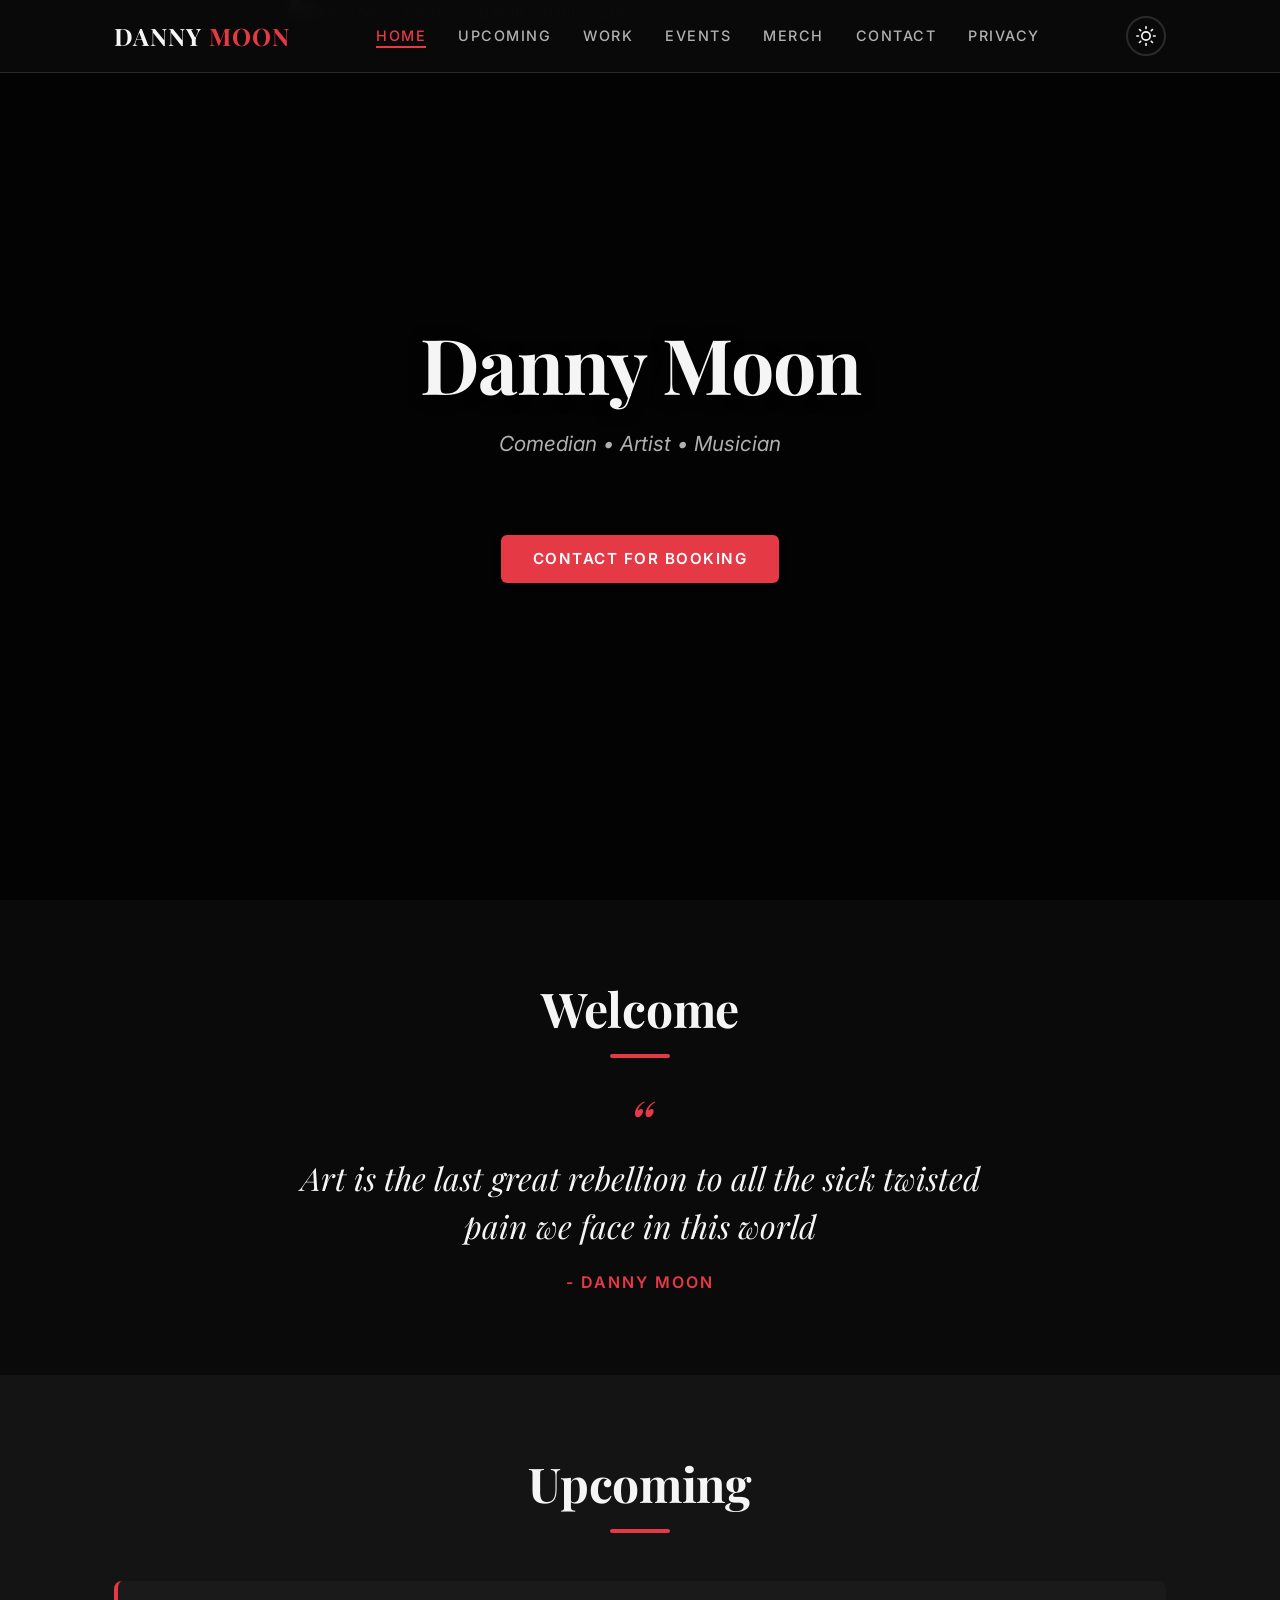
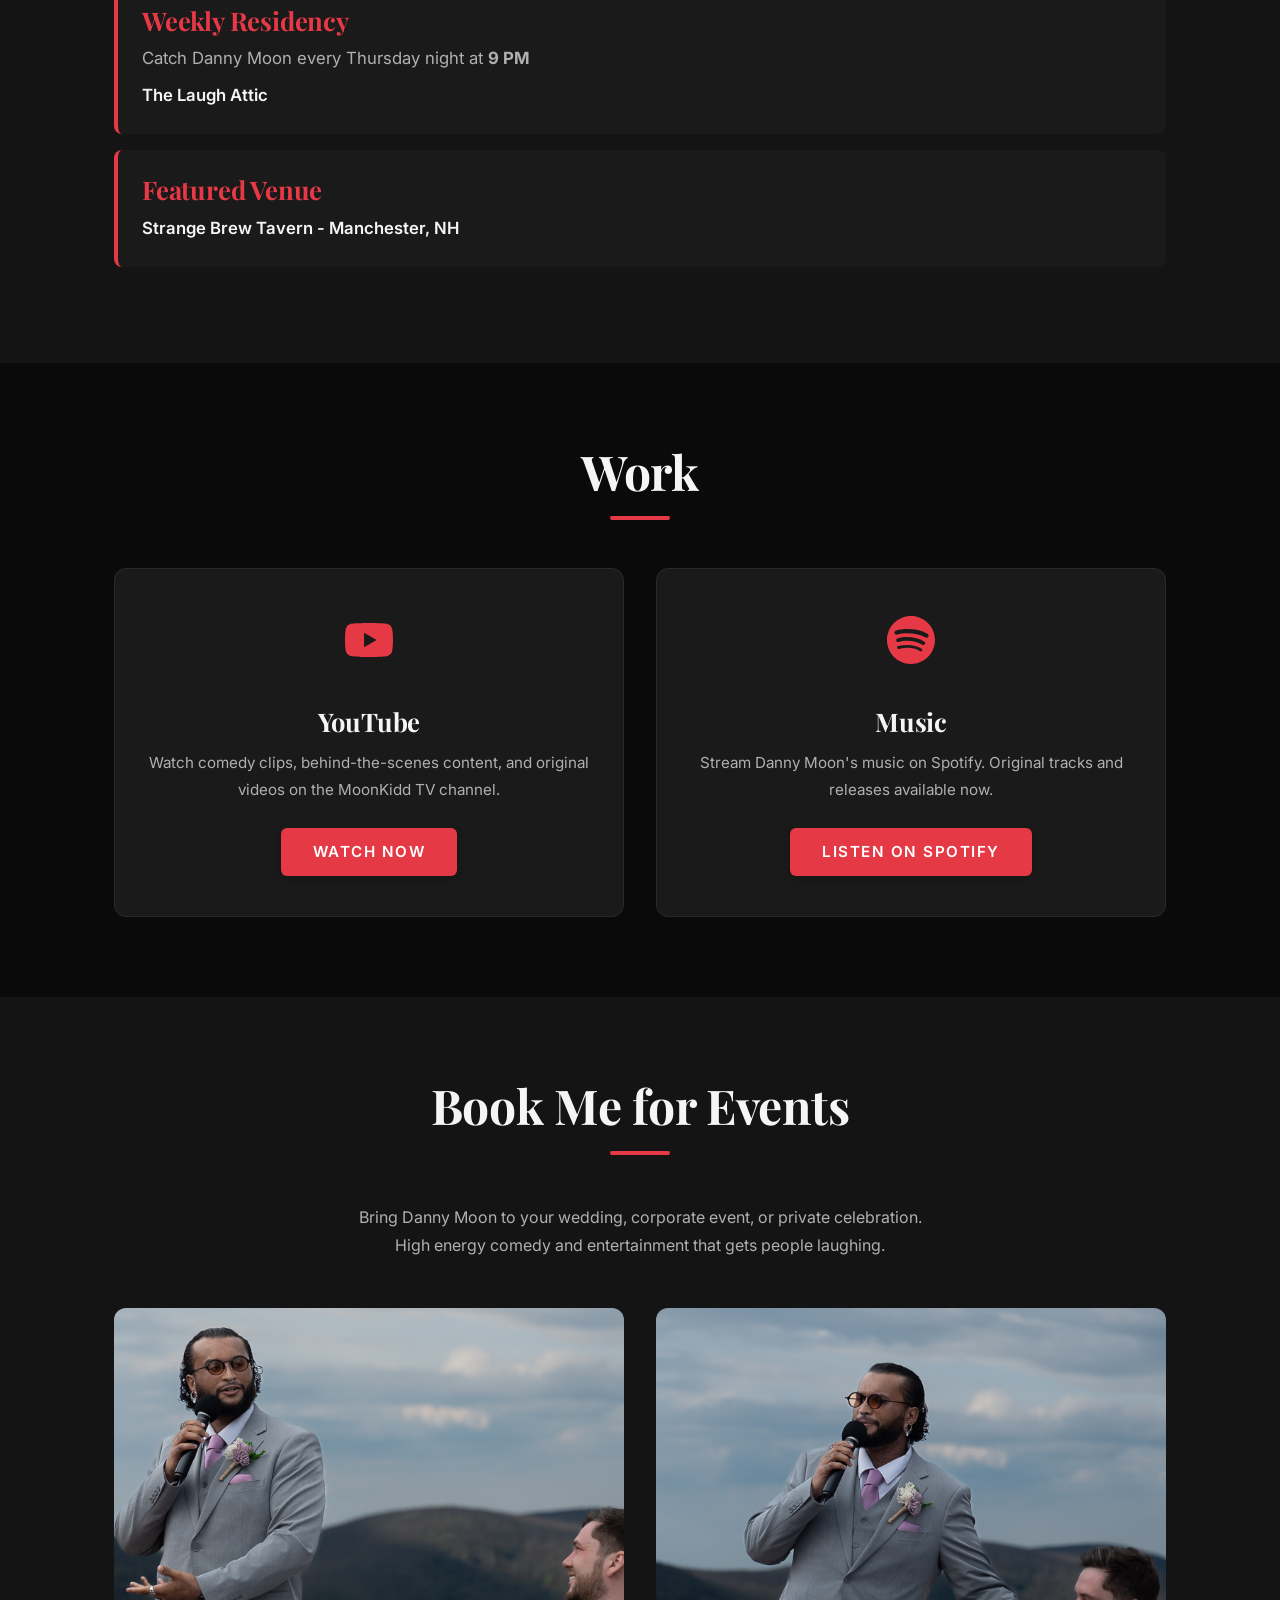
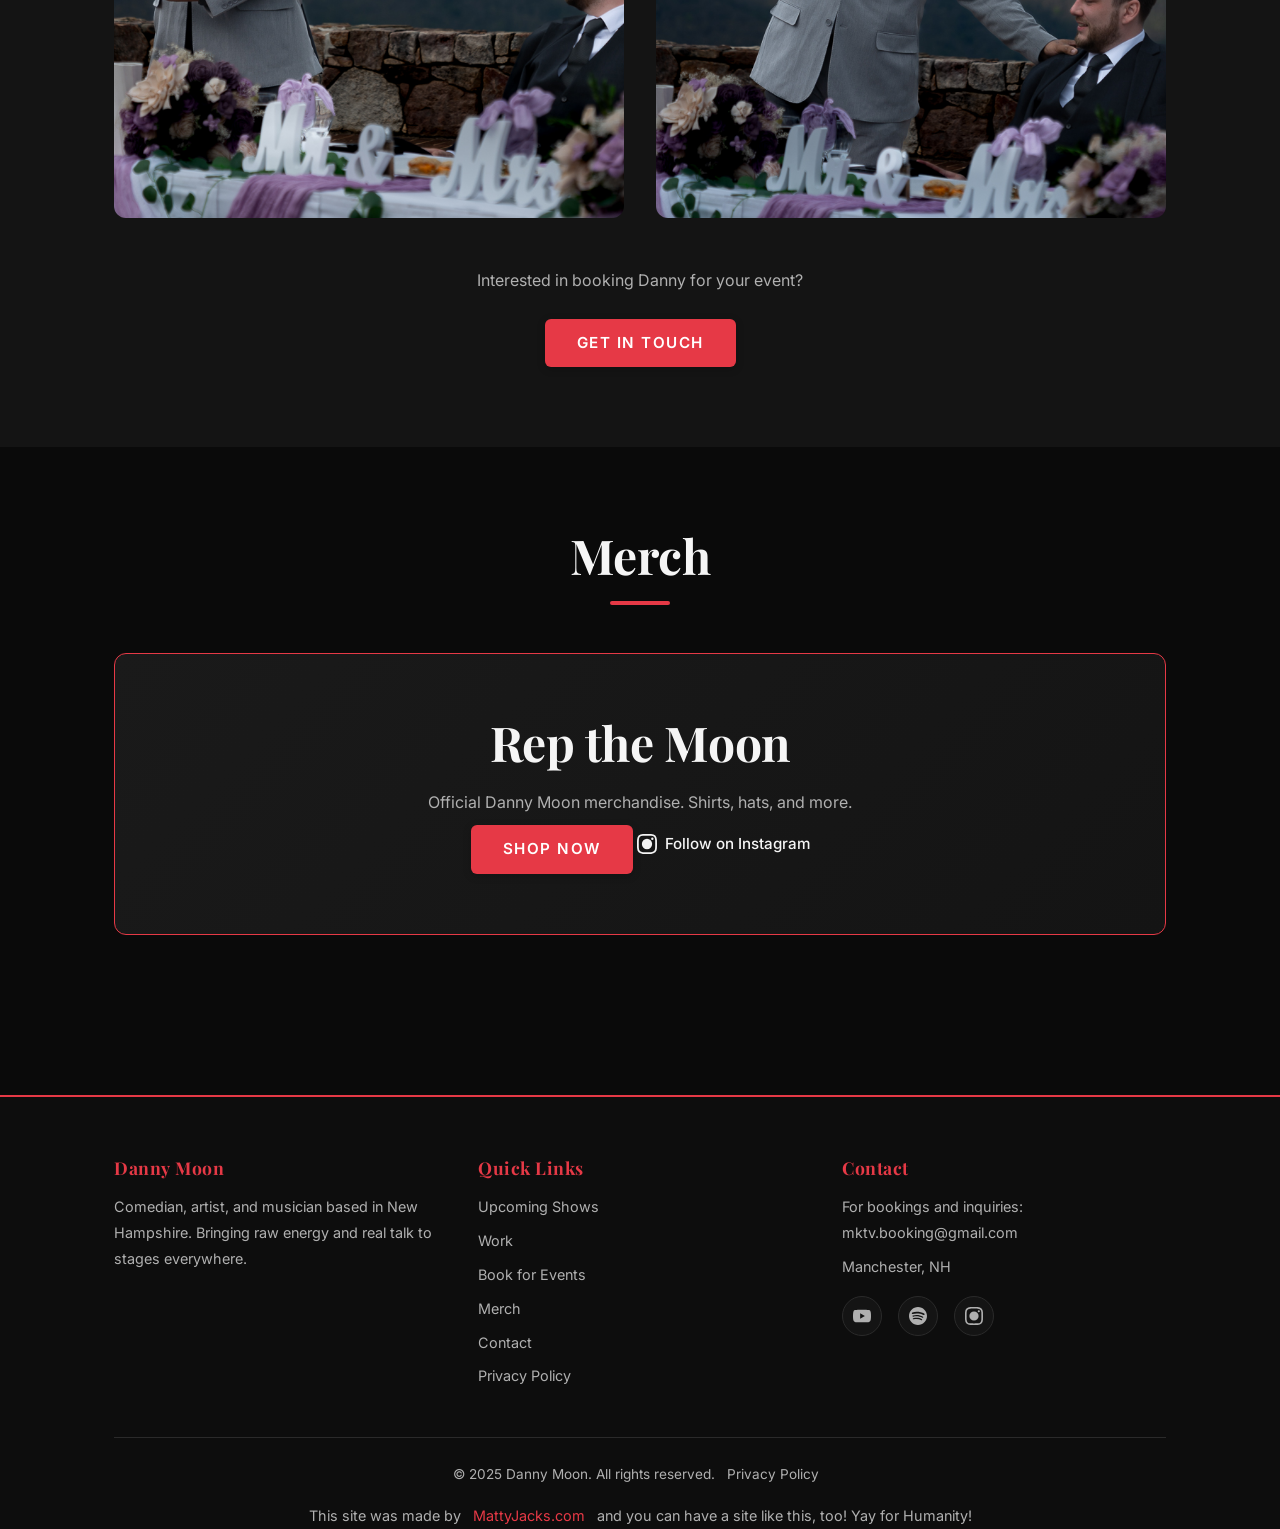
==== commit d9ccad4e: "Update!" ====
--- a/dm1/index.html
+++ b/dm1/index.html
@@ -3,8 +3,17 @@
 <head>
   <meta charset="UTF-8">
   <meta name="viewport" content="width=device-width, initial-scale=1.0">
+  <meta name="theme-color" content="#E63946">
+  <meta name="apple-mobile-web-app-capable" content="yes">
+  <meta name="apple-mobile-web-app-status-bar-style" content="black-translucent">
   <title>Danny Moon - Comedian, Artist, Musician</title>
   <meta name="description" content="Danny Moon - Comedian, musician, and artist. Catch live shows, listen to music, and explore the world of Danny Moon.">
+  <meta name="keywords" content="comedian, artist, musician, Danny Moon, entertainment">
+  <meta property="og:title" content="Danny Moon - Comedian, Artist, Musician">
+  <meta property="og:description" content="Comedian, musician, and artist based in New Hampshire.">
+  <meta property="og:type" content="website">
+  <meta name="twitter:card" content="summary_large_image">
+  <meta name="twitter:title" content="Danny Moon - Comedian, Artist, Musician">
 
   <!-- Fonts -->
   <link rel="preconnect" href="https://fonts.googleapis.com">
@@ -30,10 +39,6 @@
         <li><a href="privacy.html">Privacy</a></li>
       </ul>
       <div style="display:flex;align-items:center;gap:12px;">
-        <a href="https://www.instagram.com/dannymoon.official" target="_blank" rel="noopener" aria-label="Instagram" style="display:flex;align-items:center;gap:6px;color:var(--text-primary);text-decoration:none;font-size:0.9rem;font-weight:500;transition:color var(--transition);" class="instagram-link">
-          <svg width="20" height="20" viewBox="0 0 24 24" fill="currentColor"><path d="M12 2.163c3.204 0 3.584.012 4.85.07 3.252.148 4.771 1.691 4.919 4.919.058 1.265.069 1.645.069 4.849 0 3.205-.012 3.584-.069 4.849-.149 3.225-1.664 4.771-4.919 4.919-1.266.058-1.644.07-4.85.07-3.204 0-3.584-.012-4.849-.07-3.26-.149-4.771-1.699-4.919-4.92-.058-1.265-.07-1.644-.07-4.849 0-3.204.013-3.583.07-4.849.149-3.227 1.664-4.771 4.919-4.919 1.266-.057 1.645-.069 4.849-.069zm0-2.163c-3.259 0-3.667.014-4.947.072-4.358.2-6.78 2.618-6.98 6.98-.059 1.281-.073 1.689-.073 4.948 0 3.259.014 3.668.072 4.948.2 4.358 2.618 6.78 6.98 6.98 1.281.058 1.689.072 4.948.072 3.259 0 3.668-.014 4.948-.072 4.354-.2 6.782-2.618 6.979-6.98.059-1.28.073-1.689.073-4.948 0-3.259-.014-3.667-.072-4.947-.196-4.354-2.617-6.78-6.979-6.98-1.281-.059-1.69-.073-4.949-.073zM5.838 12a6.162 6.162 0 1 1 12.324 0 6.162 6.162 0 0 1-12.324 0zM12 16a4 4 0 1 1 0-8 4 4 0 0 1 0 8zm4.965-10.322a1.44 1.44 0 1 1 2.881.001 1.44 1.44 0 0 1-2.881-.001z"/></svg>
-          Follow on Instagram
-        </a>
         <button class="theme-toggle" id="theme-toggle" aria-label="Toggle theme"></button>
         <button class="hamburger" id="hamburger" aria-label="Menu">
           <span></span><span></span><span></span>
@@ -53,19 +58,16 @@
     <div class="hero-content">
       <h1>Danny Moon</h1>
       <p class="tagline">Comedian &bull; Artist &bull; Musician</p>
-      <a href="#welcome" class="hero-scroll" aria-label="Scroll down">
-        <svg viewBox="0 0 24 24" fill="none" stroke="currentColor" stroke-width="2" stroke-linecap="round" stroke-linejoin="round">
-          <polyline points="6 9 12 15 18 9"/>
-        </svg>
-      </a>
-    </div>
-  </section>
-
+      <a href="contact.html" class="btn btn-primary" style="margin-top:40px;" role="button" aria-label="Contact Danny Moon for booking">Contact for Booking</a>
+    </div>
+  </section>
+
+  <!-- Improvement 19: Better section semantics -->
   <!-- ===== WELCOME ===== -->
-  <section class="section welcome" id="welcome">
-    <div class="container">
-      <div class="section-header">
-        <h2>Welcome</h2>
+  <section class="section welcome" id="welcome" aria-labelledby="welcome-heading">
+    <div class="container">
+      <div class="section-header">
+        <h2 id="welcome-heading">Welcome</h2>
         <div class="accent-line"></div>
       </div>
       <blockquote>
@@ -76,10 +78,10 @@
   </section>
 
   <!-- ===== UPCOMING ===== -->
-  <section class="section section-alt" id="upcoming">
-    <div class="container">
-      <div class="section-header">
-        <h2>Upcoming</h2>
+  <section class="section section-alt" id="upcoming" aria-labelledby="upcoming-heading">
+    <div class="container">
+      <div class="section-header">
+        <h2 id="upcoming-heading">Upcoming</h2>
         <div class="accent-line"></div>
       </div>
 
@@ -115,16 +117,16 @@
   </section>
 
   <!-- ===== WORK ===== -->
-  <section class="section" id="work">
-    <div class="container">
-      <div class="section-header">
-        <h2>Work</h2>
-        <div class="accent-line"></div>
-      </div>
-
-      <div class="work-grid">
+  <section class="section" id="work" aria-labelledby="work-heading">
+    <div class="container">
+      <div class="section-header">
+        <h2 id="work-heading">Work</h2>
+        <div class="accent-line" aria-hidden="true"></div>
+      </div>
+
+      <div class="work-grid" role="list">
         <!-- YouTube -->
-        <div class="work-card">
+        <div class="work-card" role="listitem">
           <div class="icon">
             <svg width="48" height="48" viewBox="0 0 24 24" fill="var(--accent)">
               <path d="M23.498 6.186a3.016 3.016 0 0 0-2.122-2.136C19.505 3.545 12 3.545 12 3.545s-7.505 0-9.377.505A3.017 3.017 0 0 0 .502 6.186C0 8.07 0 12 0 12s0 3.93.502 5.814a3.016 3.016 0 0 0 2.122 2.136c1.871.505 9.376.505 9.376.505s7.505 0 9.377-.505a3.015 3.015 0 0 0 2.122-2.136C24 15.93 24 12 24 12s0-3.93-.502-5.814zM9.545 15.568V8.432L15.818 12l-6.273 3.568z"/>
@@ -136,7 +138,7 @@
         </div>
 
         <!-- Spotify / Music -->
-        <div class="work-card">
+        <div class="work-card" role="listitem">
           <div class="icon">
             <svg width="48" height="48" viewBox="0 0 24 24" fill="var(--accent)">
               <path d="M12 0C5.4 0 0 5.4 0 12s5.4 12 12 12 12-5.4 12-12S18.66 0 12 0zm5.521 17.34c-.24.359-.66.48-1.021.24-2.82-1.74-6.36-2.101-10.561-1.141-.418.122-.779-.179-.899-.539-.12-.421.18-.78.54-.9 4.56-1.021 8.52-.6 11.64 1.32.42.18.479.659.301 1.02zm1.44-3.3c-.301.42-.841.6-1.262.3-3.239-1.98-8.159-2.58-11.939-1.38-.479.12-1.02-.12-1.14-.6-.12-.48.12-1.021.6-1.141C9.6 9.9 15 10.561 18.72 12.84c.361.181.54.78.241 1.2zm.12-3.36C15.24 8.4 8.82 8.16 5.16 9.301c-.6.179-1.2-.181-1.38-.721-.18-.601.18-1.2.72-1.381 4.26-1.26 11.28-1.02 15.721 1.621.539.3.719 1.02.419 1.56-.299.421-1.02.599-1.559.3z"/>
@@ -151,10 +153,10 @@
   </section>
 
   <!-- ===== BOOK ME FOR EVENTS ===== -->
-  <section class="section" id="events">
-    <div class="container">
-      <div class="section-header">
-        <h2>Book Me for Events</h2>
+  <section class="section" id="events" aria-labelledby="events-heading">
+    <div class="container">
+      <div class="section-header">
+        <h2 id="events-heading">Book Me for Events</h2>
         <div class="accent-line"></div>
       </div>
       <p style="text-align:center; color:var(--text-secondary); margin-bottom:48px; max-width:600px; margin-left:auto; margin-right:auto;">
@@ -184,10 +186,10 @@
   </section>
 
   <!-- ===== MERCH ===== -->
-  <section class="section section-alt" id="merch">
-    <div class="container">
-      <div class="section-header">
-        <h2>Merch</h2>
+  <section class="section section-alt" id="merch" aria-labelledby="merch-heading">
+    <div class="container">
+      <div class="section-header">
+        <h2 id="merch-heading">Merch</h2>
         <div class="accent-line"></div>
       </div>
 
@@ -195,6 +197,10 @@
         <h2>Rep the Moon</h2>
         <p>Official Danny Moon merchandise. Shirts, hats, and more.</p>
         <a href="https://streamlabs.com/moonkid07/merch" target="_blank" rel="noopener" class="btn btn-primary">Shop Now</a>
+        <a href="https://www.instagram.com/dannymoon.official" target="_blank" rel="noopener" aria-label="Instagram" style="display:inline-flex;align-items:center;gap:8px;margin-top:16px;color:var(--text-primary);text-decoration:none;font-size:0.95rem;font-weight:500;transition:color var(--transition);">
+          <svg width="20" height="20" viewBox="0 0 24 24" fill="currentColor"><path d="M12 2.163c3.204 0 3.584.012 4.85.07 3.252.148 4.771 1.691 4.919 4.919.058 1.265.069 1.645.069 4.849 0 3.205-.012 3.584-.069 4.849-.149 3.225-1.664 4.771-4.919 4.919-1.266.058-1.644.07-4.85.07-3.204 0-3.584-.012-4.849-.07-3.26-.149-4.771-1.699-4.919-4.92-.058-1.265-.07-1.644-.07-4.849 0-3.204.013-3.583.07-4.849.149-3.227 1.664-4.771 4.919-4.919 1.266-.057 1.645-.069 4.849-.069zm0-2.163c-3.259 0-3.667.014-4.947.072-4.358.2-6.78 2.618-6.98 6.98-.059 1.281-.073 1.689-.073 4.948 0 3.259.014 3.668.072 4.948.2 4.358 2.618 6.78 6.98 6.98 1.281.058 1.689.072 4.948.072 3.259 0 3.668-.014 4.948-.072 4.354-.2 6.782-2.618 6.979-6.98.059-1.28.073-1.689.073-4.948 0-3.259-.014-3.667-.072-4.947-.196-4.354-2.617-6.78-6.979-6.98-1.281-.059-1.69-.073-4.949-.073zM5.838 12a6.162 6.162 0 1 1 12.324 0 6.162 6.162 0 0 1-12.324 0zM12 16a4 4 0 1 1 0-8 4 4 0 0 1 0 8zm4.965-10.322a1.44 1.44 0 1 1 2.881.001 1.44 1.44 0 0 1-2.881-.001z"/></svg>
+          Follow on Instagram
+        </a>
       </div>
     </div>
   </section>
--- a/dm1/style.css
+++ b/dm1/style.css
@@ -19,6 +19,8 @@
   --footer-bg: #0d0d0d;
   --input-bg: #1e1e1e;
   --transition: 0.3s ease;
+  --transition-fast: 0.15s ease;
+  --transition-slow: 0.5s ease;
 }
 
 /* --- Light Mode --- */
@@ -71,6 +73,17 @@
   color: var(--accent-hover);
 }
 
+/* Improvement 1: Better button hover effects */
+.btn {
+  transition: all var(--transition);
+  box-shadow: 0 2px 8px rgba(0, 0, 0, 0.2);
+}
+
+.btn:hover {
+  transform: translateY(-2px);
+  box-shadow: 0 4px 16px rgba(0, 0, 0, 0.3);
+}
+
 img {
   max-width: 100%;
   display: block;
@@ -83,9 +96,15 @@
   line-height: 1.2;
 }
 
-h1 { font-size: clamp(2.5rem, 6vw, 5rem); }
-h2 { font-size: clamp(1.8rem, 4vw, 3rem); }
-h3 { font-size: clamp(1.2rem, 2.5vw, 1.6rem); }
+h1 { font-size: clamp(2.5rem, 6vw, 5rem); letter-spacing: -0.5px; }
+h2 { font-size: clamp(1.8rem, 4vw, 3rem); letter-spacing: -0.3px; }
+h3 { font-size: clamp(1.2rem, 2.5vw, 1.6rem); letter-spacing: -0.2px; }
+
+/* Improvement 2: Better typography hierarchy */
+p {
+  color: var(--text-secondary);
+  line-height: 1.8;
+}
 
 /* --- Container --- */
 .container {
@@ -147,6 +166,28 @@
 .nav-links a:hover,
 .nav-links a.active {
   color: var(--accent);
+}
+
+/* Improvement 3: Smooth nav link underline */
+.nav-links a {
+  position: relative;
+  padding-bottom: 4px;
+}
+
+.nav-links a::after {
+  content: '';
+  position: absolute;
+  bottom: 0;
+  left: 0;
+  width: 0;
+  height: 2px;
+  background: var(--accent);
+  transition: width var(--transition-fast);
+}
+
+.nav-links a:hover::after,
+.nav-links a.active::after {
+  width: 100%;
 }
 
 /* Theme Toggle */
@@ -168,6 +209,12 @@
 .theme-toggle:hover {
   border-color: var(--accent);
   color: var(--accent);
+  transform: rotate(20deg);
+}
+
+/* Improvement 4: Smooth theme toggle rotation */
+.theme-toggle {
+  transition: all var(--transition);
 }
 
 /* Hamburger */
@@ -217,6 +264,10 @@
   position: absolute;
   inset: 0;
   z-index: 0;
+  max-width: 700px;
+  left: 50%;
+  transform: translateX(-50%);
+  width: 100%;
 }
 
 .hero-slideshow img {
@@ -252,11 +303,26 @@
   text-align: center;
   padding: 0 24px;
   max-width: 800px;
+  animation: fadeInUp 0.8s ease-out;
+}
+
+/* Improvement 5: Hero content fade-in animation */
+@keyframes fadeInUp {
+  from {
+    opacity: 0;
+    transform: translateY(30px);
+  }
+  to {
+    opacity: 1;
+    transform: translateY(0);
+  }
 }
 
 .hero-content h1 {
-  margin-bottom: 8px;
+  margin-bottom: 16px;
   text-shadow: 0 2px 16px rgba(0,0,0,0.5);
+  font-weight: 700;
+  letter-spacing: -1px;
 }
 
 [data-theme="light"] .hero-content h1 {
@@ -290,28 +356,45 @@
 
 /* --- Section Base --- */
 .section {
-  padding: 100px 0;
-}
-
-.section-alt {
-  background: var(--bg-secondary);
+  padding: 80px 0;
+  background-color: var(--bg-primary);
+  transition: background-color var(--transition);
+}
+
+/* Improvement 6: Better section spacing */
+.section:nth-child(even) {
+  background-color: var(--bg-secondary);
 }
 
 .section-header {
+  margin-bottom: 48px;
   text-align: center;
-  margin-bottom: 60px;
-}
-
+}
+
+/* Improvement 7: Enhanced section headers */
 .section-header h2 {
-  margin-bottom: 12px;
+  margin-bottom: 16px;
+  position: relative;
+  display: inline-block;
 }
 
 .section-header .accent-line {
   width: 60px;
-  height: 3px;
+  height: 4px;
   background: var(--accent);
   margin: 0 auto;
   border-radius: 2px;
+  animation: expandWidth 0.6s ease-out;
+}
+
+/* Improvement 8: Animated accent line */
+@keyframes expandWidth {
+  from {
+    width: 0;
+  }
+  to {
+    width: 60px;
+  }
 }
 
 /* --- Welcome Section --- */
@@ -350,12 +433,18 @@
 /* --- Upcoming Section --- */
 .upcoming-banner {
   background: var(--bg-card);
-  border: 1px solid var(--border);
+  padding: 24px;
+  border-radius: 8px;
+  margin-bottom: 16px;
   border-left: 4px solid var(--accent);
-  border-radius: 8px;
-  padding: 32px 40px;
-  margin-bottom: 32px;
-  text-align: center;
+  transition: all var(--transition);
+}
+
+/* Improvement 17: Better upcoming banner hover */
+.upcoming-banner:hover {
+  background: var(--bg-secondary);
+  box-shadow: 0 4px 16px rgba(230, 57, 70, 0.1);
+  transform: translateX(4px);
 }
 
 .upcoming-banner h3 {
@@ -435,17 +524,18 @@
 
 .work-card {
   background: var(--bg-card);
+  padding: 40px 24px;
+  border-radius: 12px;
+  text-align: center;
   border: 1px solid var(--border);
-  border-radius: 12px;
-  padding: 40px 32px;
-  text-align: center;
-  transition: border-color var(--transition), transform var(--transition), box-shadow var(--transition);
-}
-
+  transition: all var(--transition);
+}
+
+/* Improvement 9: Enhanced card hover effects */
 .work-card:hover {
+  transform: translateY(-8px);
   border-color: var(--accent);
-  transform: translateY(-4px);
-  box-shadow: var(--shadow);
+  box-shadow: 0 12px 32px rgba(230, 57, 70, 0.15);
 }
 
 .work-card .icon {
@@ -476,15 +566,25 @@
   border: none;
 }
 
+/* Improvement 10: Better button styling */
 .btn-primary {
   background: var(--accent);
-  color: #fff;
+  color: white;
+  padding: 12px 32px;
+  border-radius: 6px;
+  font-weight: 600;
+  font-size: 0.95rem;
+  border: none;
+  cursor: pointer;
+  transition: all var(--transition);
+  display: inline-block;
+  text-decoration: none;
 }
 
 .btn-primary:hover {
   background: var(--accent-hover);
-  color: #fff;
   transform: translateY(-2px);
+  box-shadow: 0 6px 20px rgba(230, 57, 70, 0.3);
 }
 
 .btn-outline {
@@ -510,9 +610,13 @@
   position: relative;
   overflow: hidden;
   border-radius: 12px;
-  aspect-ratio: 4/3;
-  cursor: pointer;
-  transition: transform var(--transition);
+  aspect-ratio: 1;
+  transition: all var(--transition);
+}
+
+/* Improvement 14: Better event card hover */
+.event-card:hover {
+  transform: scale(1.05);
 }
 
 .event-card img {
@@ -530,7 +634,7 @@
 .event-overlay {
   position: absolute;
   inset: 0;
-  background: linear-gradient(135deg, rgba(230, 57, 70, 0.8) 0%, rgba(0, 0, 0, 0.8) 100%);
+  background: linear-gradient(135deg, rgba(230, 57, 70, 0.8), rgba(0, 0, 0, 0.8));
   display: flex;
   align-items: center;
   justify-content: center;
@@ -538,6 +642,7 @@
   transition: opacity var(--transition);
 }
 
+/* Improvement 15: Better event overlay gradient */
 .event-card:hover .event-overlay {
   opacity: 1;
 }
@@ -552,22 +657,21 @@
 /* --- Merch Section --- */
 .merch-cta {
   text-align: center;
-  padding: 60px 32px;
-  background: var(--bg-card);
-  border: 1px solid var(--border);
+  padding: 60px 40px;
+  background: linear-gradient(135deg, var(--bg-card), var(--bg-secondary));
   border-radius: 12px;
+  border: 1px solid var(--accent);
+  transition: all var(--transition);
+}
+
+/* Improvement 16: Better merch CTA styling */
+.merch-cta:hover {
+  box-shadow: 0 12px 40px rgba(230, 57, 70, 0.2);
+  transform: translateY(-4px);
 }
 
 .merch-cta h2 {
   margin-bottom: 16px;
-}
-
-.merch-cta p {
-  color: var(--text-secondary);
-  margin-bottom: 28px;
-  max-width: 500px;
-  margin-left: auto;
-  margin-right: auto;
 }
 
 /* --- Newsletter Section --- */
@@ -612,9 +716,18 @@
 /* --- Footer --- */
 .footer {
   background: var(--footer-bg);
-  border-top: 1px solid var(--border);
-  padding: 60px 0 32px;
-  transition: background var(--transition);
+  padding: 60px 0 0;
+  border-top: 2px solid var(--accent);
+  margin-top: 80px;
+  transition: background-color var(--transition);
+}
+
+/* Improvement 11: Better footer styling */
+.footer-col h4 {
+  margin-bottom: 16px;
+  color: var(--accent);
+  font-size: 1.1rem;
+  letter-spacing: 0.5px;
 }
 
 .footer-grid {
@@ -624,14 +737,6 @@
   margin-bottom: 40px;
 }
 
-.footer-col h4 {
-  font-size: 0.85rem;
-  text-transform: uppercase;
-  letter-spacing: 2px;
-  color: var(--accent);
-  margin-bottom: 16px;
-}
-
 .footer-col p,
 .footer-col a {
   color: var(--text-secondary);
@@ -654,26 +759,26 @@
 .social-links {
   display: flex;
   gap: 16px;
-  margin-top: 12px;
-}
-
+  margin-top: 16px;
+}
+
+/* Improvement 12: Enhanced social links */
 .social-links a {
-  display: flex;
+  display: inline-flex;
   align-items: center;
   justify-content: center;
   width: 40px;
   height: 40px;
+  border-radius: 50%;
+  background: var(--bg-secondary);
+  transition: all var(--transition);
   border: 1px solid var(--border);
-  border-radius: 50%;
-  color: var(--text-secondary);
-  font-size: 1.1rem;
-  transition: all var(--transition);
 }
 
 .social-links a:hover {
+  background: var(--accent);
+  transform: translateY(-4px);
   border-color: var(--accent);
-  color: var(--accent);
-  transform: translateY(-2px);
 }
 
 .footer-bottom {
@@ -721,9 +826,20 @@
 
 .contact-detail {
   display: flex;
-  align-items: flex-start;
   gap: 16px;
   margin-bottom: 24px;
+  align-items: flex-start;
+  padding: 16px;
+  border-radius: 8px;
+  background: var(--bg-secondary);
+  transition: all var(--transition);
+}
+
+/* Improvement 13: Better contact details styling */
+.contact-detail:hover {
+  background: var(--bg-card);
+  border-left: 4px solid var(--accent);
+  padding-left: 20px;
 }
 
 .contact-detail .icon {
@@ -838,6 +954,24 @@
 
 .privacy-content strong {
   color: var(--text-primary);
+}
+
+/* Improvement 18: Smooth scrollbar styling */
+::-webkit-scrollbar {
+  width: 10px;
+}
+
+::-webkit-scrollbar-track {
+  background: var(--bg-primary);
+}
+
+::-webkit-scrollbar-thumb {
+  background: var(--accent);
+  border-radius: 5px;
+}
+
+::-webkit-scrollbar-thumb:hover {
+  background: var(--accent-hover);
 }
 
 /* --- Responsive --- */
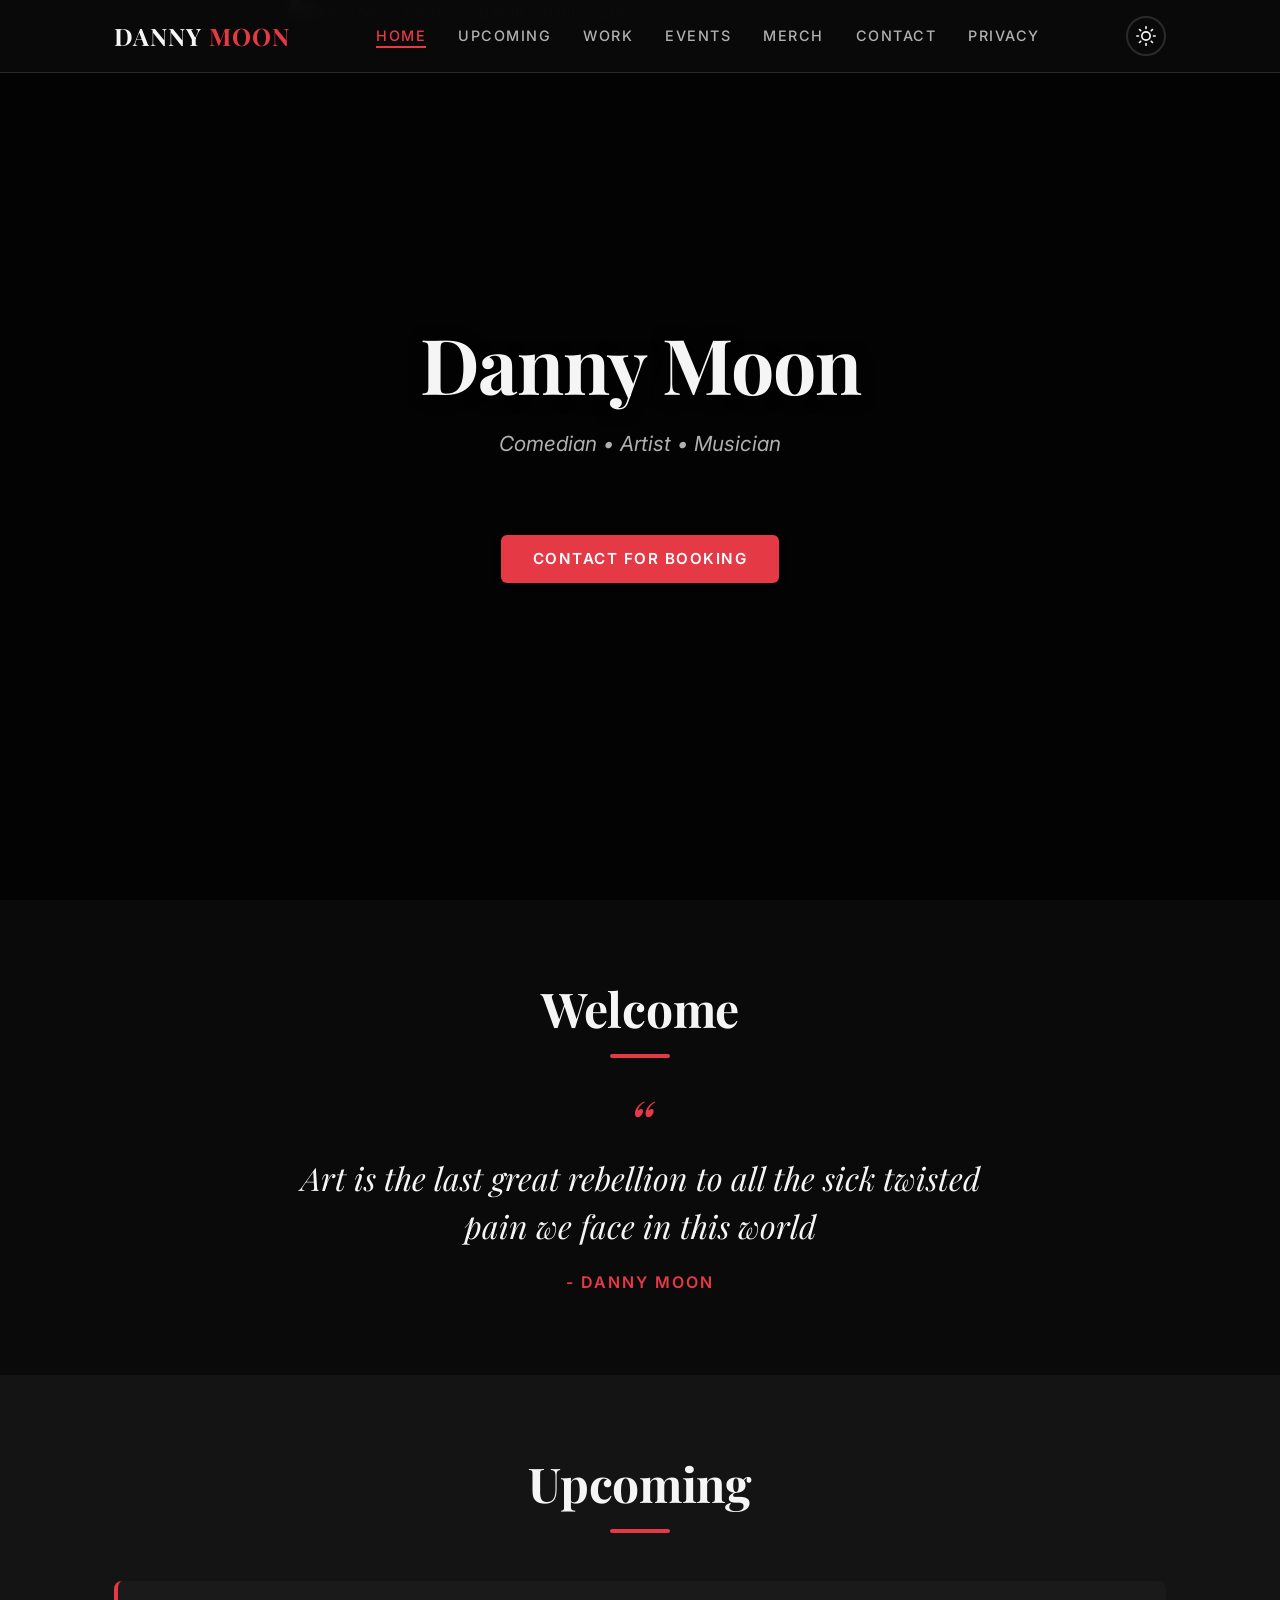
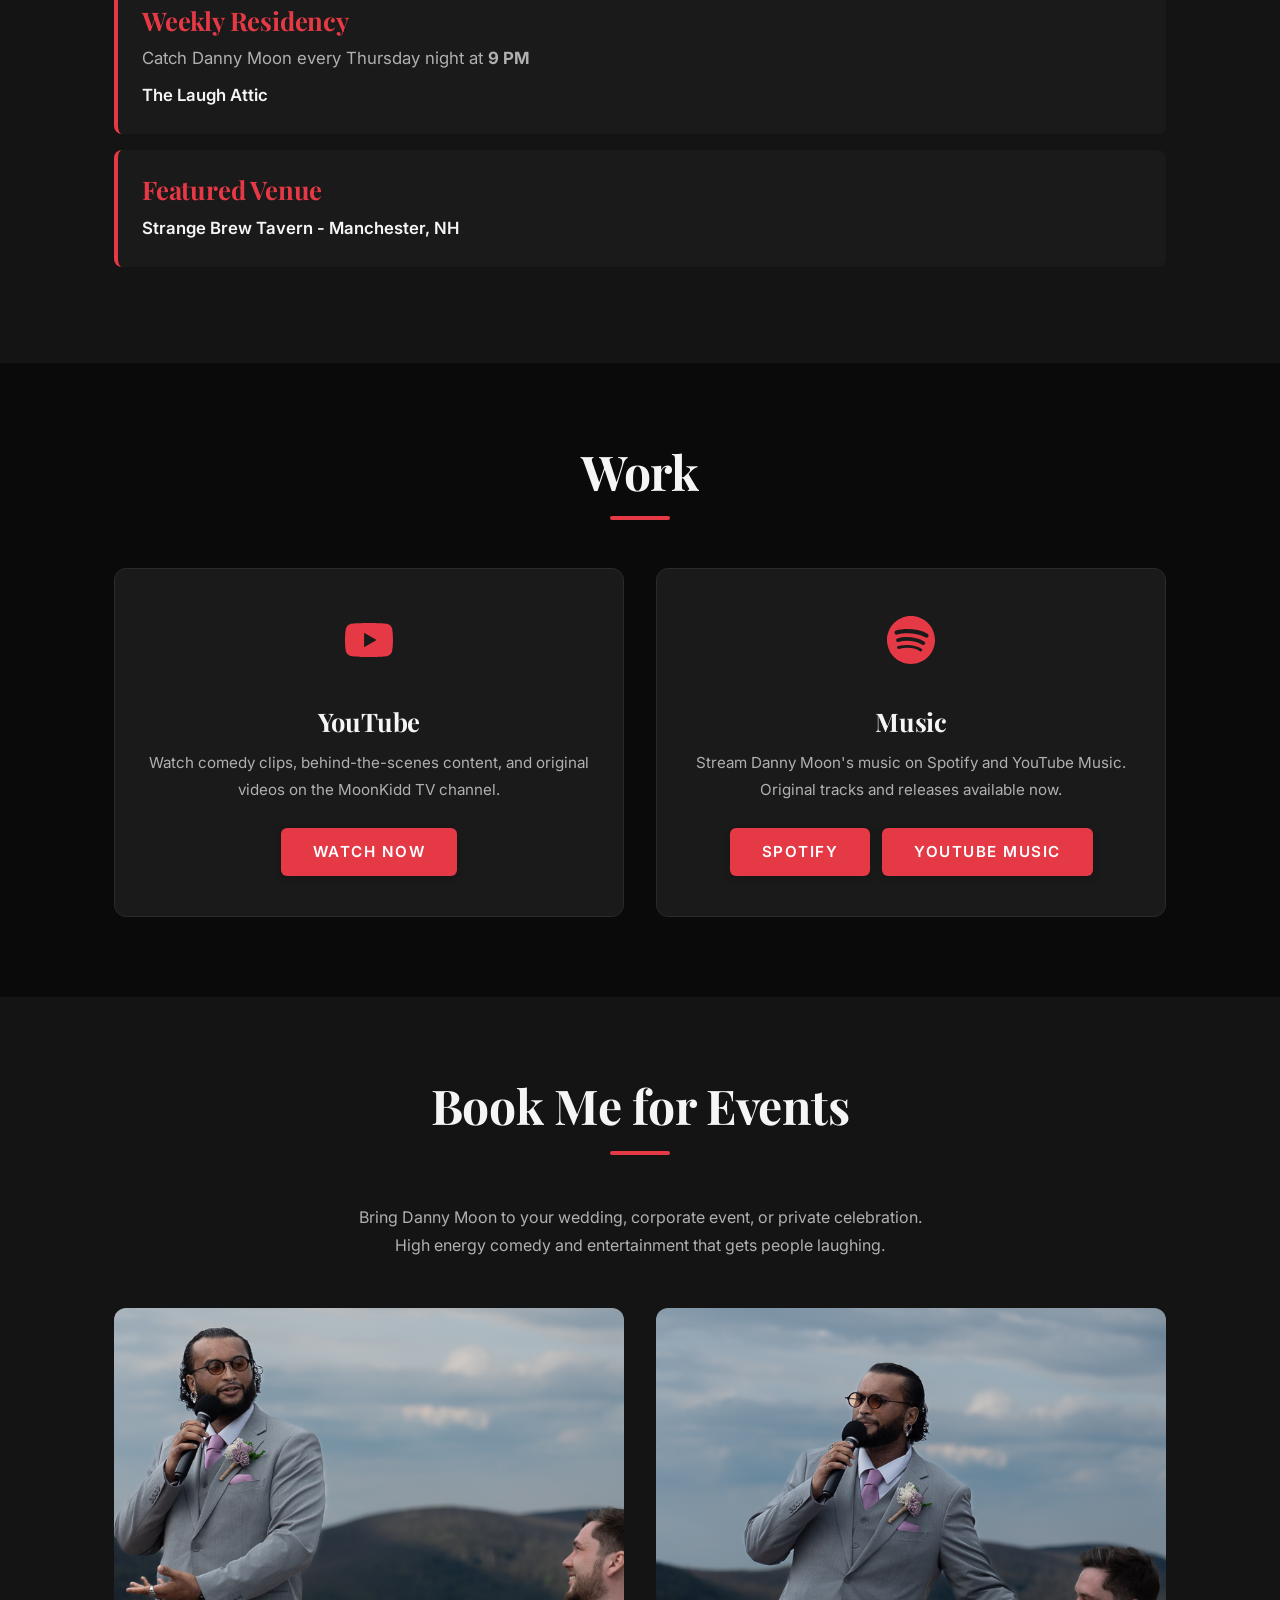
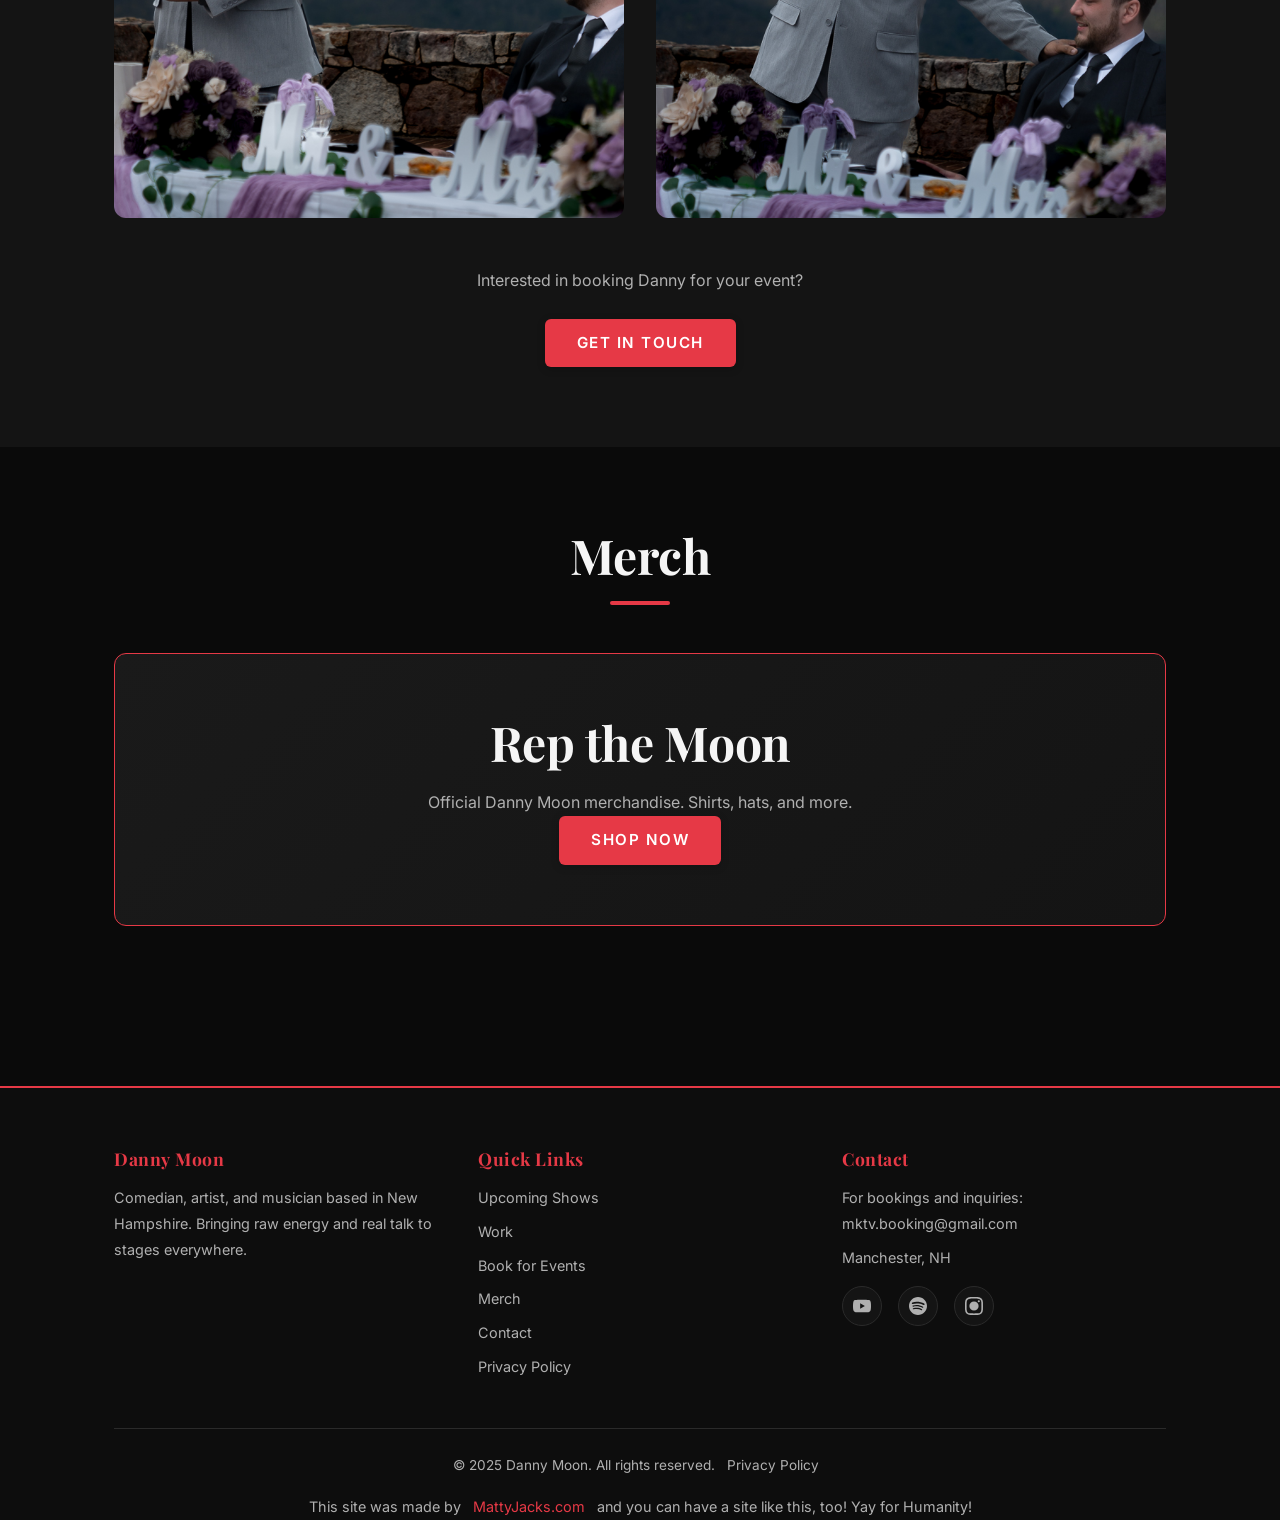
==== commit 1bb185e5: "Update Instagram" ====
--- a/dm1/index.html
+++ b/dm1/index.html
@@ -145,8 +145,11 @@
             </svg>
           </div>
           <h3>Music</h3>
-          <p>Stream Danny Moon's music on Spotify. Original tracks and releases available now.</p>
-          <a href="https://open.spotify.com/artist/1HLNnqBfvIBwXme7tqzdJm?si=hnwbcrXqQ1uflK0Pj6fdUg" target="_blank" rel="noopener" class="btn btn-primary">Listen on Spotify</a>
+          <p>Stream Danny Moon's music on Spotify and YouTube Music. Original tracks and releases available now.</p>
+          <div style="display:flex;gap:12px;justify-content:center;flex-wrap:wrap;">
+            <a href="https://open.spotify.com/artist/1HLNnqBfvIBwXme7tqzdJm?si=hnwbcrXqQ1uflK0Pj6fdUg" target="_blank" rel="noopener" class="btn btn-primary">Spotify</a>
+            <a href="https://music.youtube.com/channel/UCRjYsZCdVEf0vvRiRq9pKgQ?si=KnTdhrms53QTTF6K" target="_blank" rel="noopener" class="btn btn-primary">YouTube Music</a>
+          </div>
         </div>
       </div>
     </div>
@@ -197,10 +200,6 @@
         <h2>Rep the Moon</h2>
         <p>Official Danny Moon merchandise. Shirts, hats, and more.</p>
         <a href="https://streamlabs.com/moonkid07/merch" target="_blank" rel="noopener" class="btn btn-primary">Shop Now</a>
-        <a href="https://www.instagram.com/dannymoon.official" target="_blank" rel="noopener" aria-label="Instagram" style="display:inline-flex;align-items:center;gap:8px;margin-top:16px;color:var(--text-primary);text-decoration:none;font-size:0.95rem;font-weight:500;transition:color var(--transition);">
-          <svg width="20" height="20" viewBox="0 0 24 24" fill="currentColor"><path d="M12 2.163c3.204 0 3.584.012 4.85.07 3.252.148 4.771 1.691 4.919 4.919.058 1.265.069 1.645.069 4.849 0 3.205-.012 3.584-.069 4.849-.149 3.225-1.664 4.771-4.919 4.919-1.266.058-1.644.07-4.85.07-3.204 0-3.584-.012-4.849-.07-3.26-.149-4.771-1.699-4.919-4.92-.058-1.265-.07-1.644-.07-4.849 0-3.204.013-3.583.07-4.849.149-3.227 1.664-4.771 4.919-4.919 1.266-.057 1.645-.069 4.849-.069zm0-2.163c-3.259 0-3.667.014-4.947.072-4.358.2-6.78 2.618-6.98 6.98-.059 1.281-.073 1.689-.073 4.948 0 3.259.014 3.668.072 4.948.2 4.358 2.618 6.78 6.98 6.98 1.281.058 1.689.072 4.948.072 3.259 0 3.668-.014 4.948-.072 4.354-.2 6.782-2.618 6.979-6.98.059-1.28.073-1.689.073-4.948 0-3.259-.014-3.667-.072-4.947-.196-4.354-2.617-6.78-6.979-6.98-1.281-.059-1.69-.073-4.949-.073zM5.838 12a6.162 6.162 0 1 1 12.324 0 6.162 6.162 0 0 1-12.324 0zM12 16a4 4 0 1 1 0-8 4 4 0 0 1 0 8zm4.965-10.322a1.44 1.44 0 1 1 2.881.001 1.44 1.44 0 0 1-2.881-.001z"/></svg>
-          Follow on Instagram
-        </a>
       </div>
     </div>
   </section>
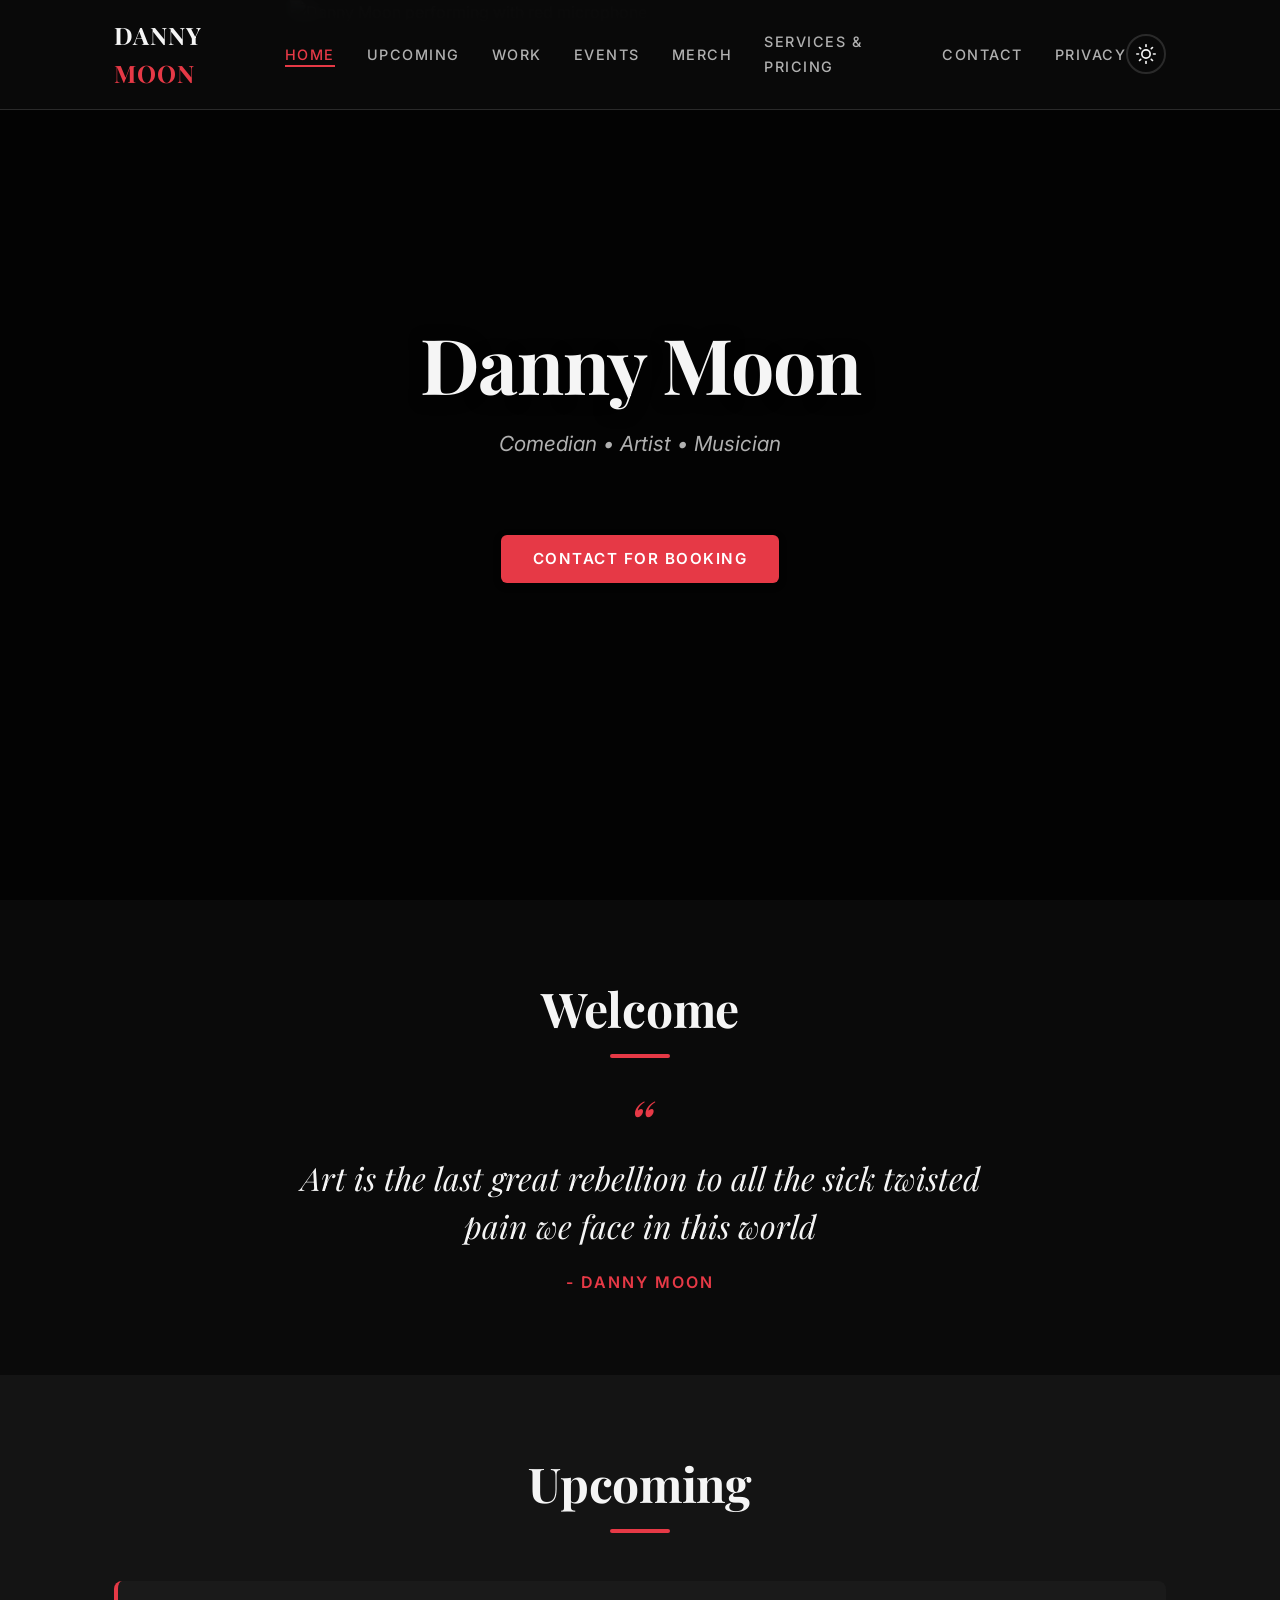
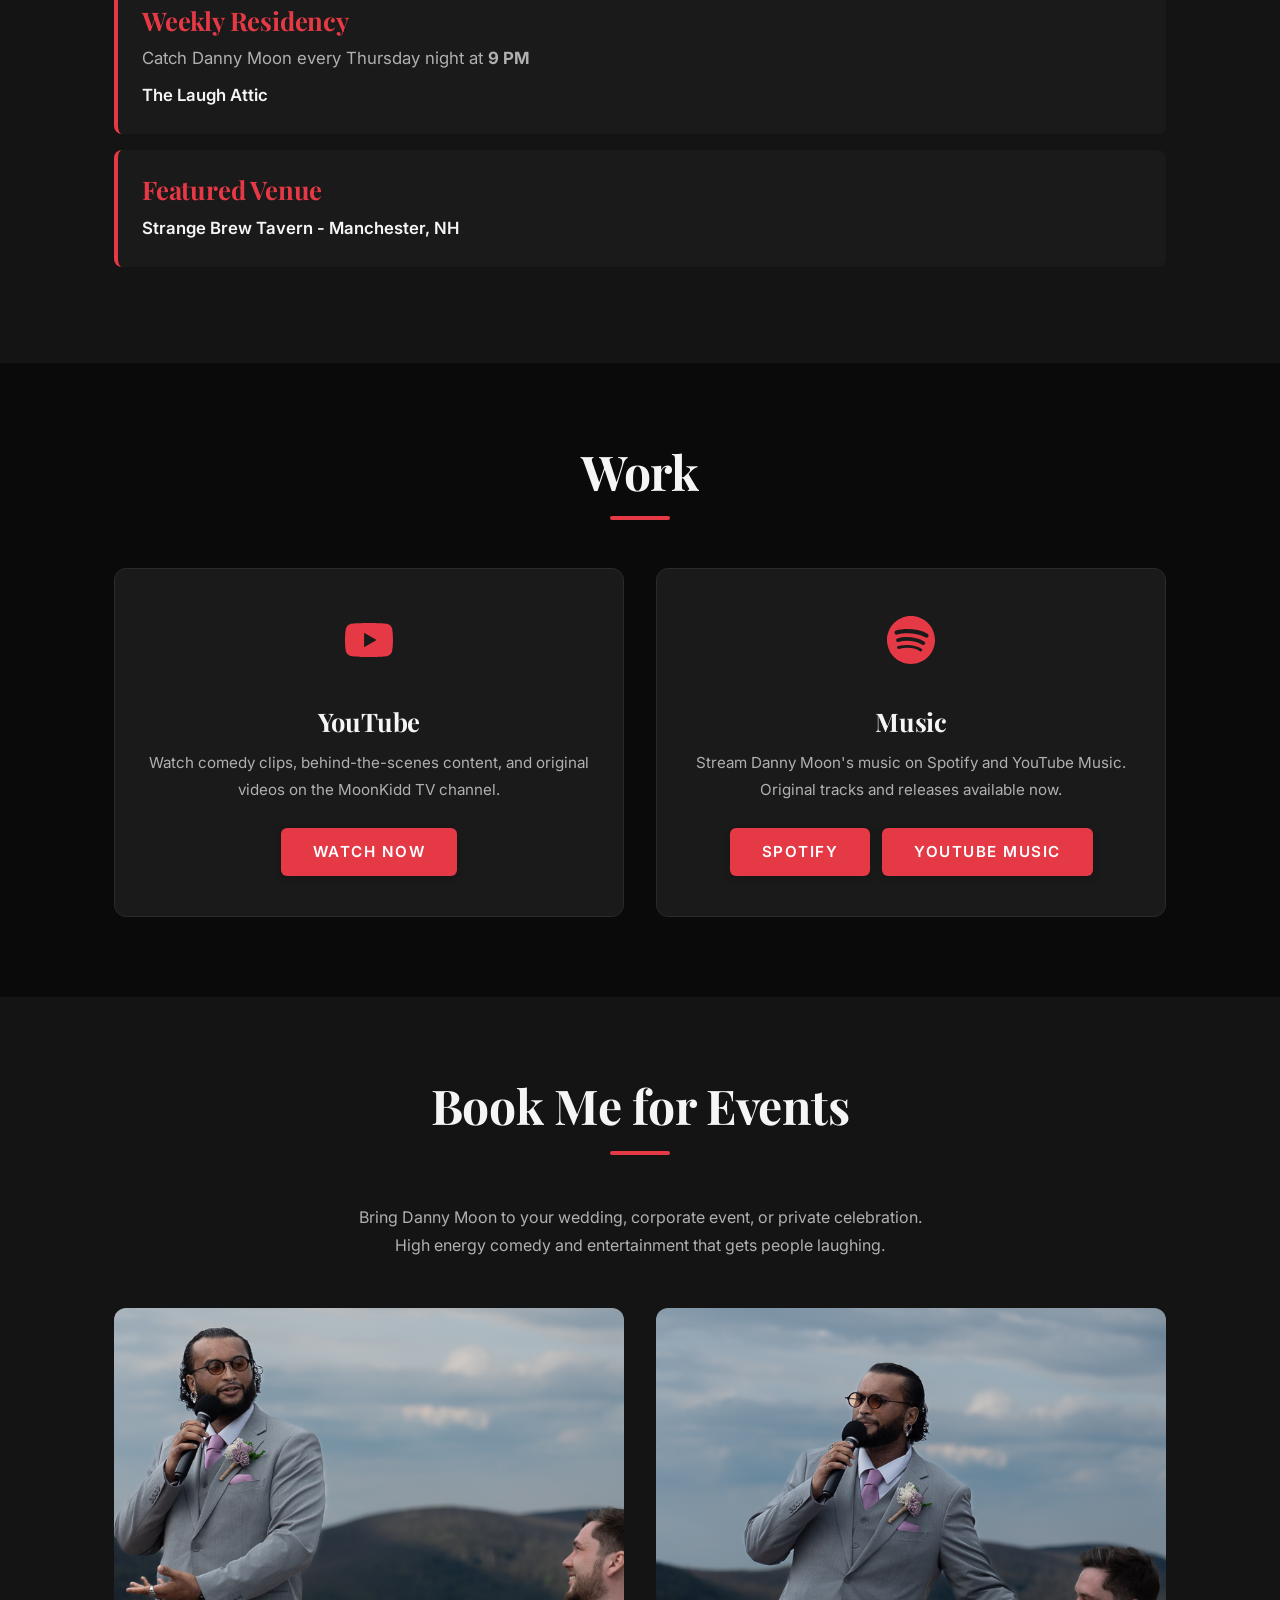
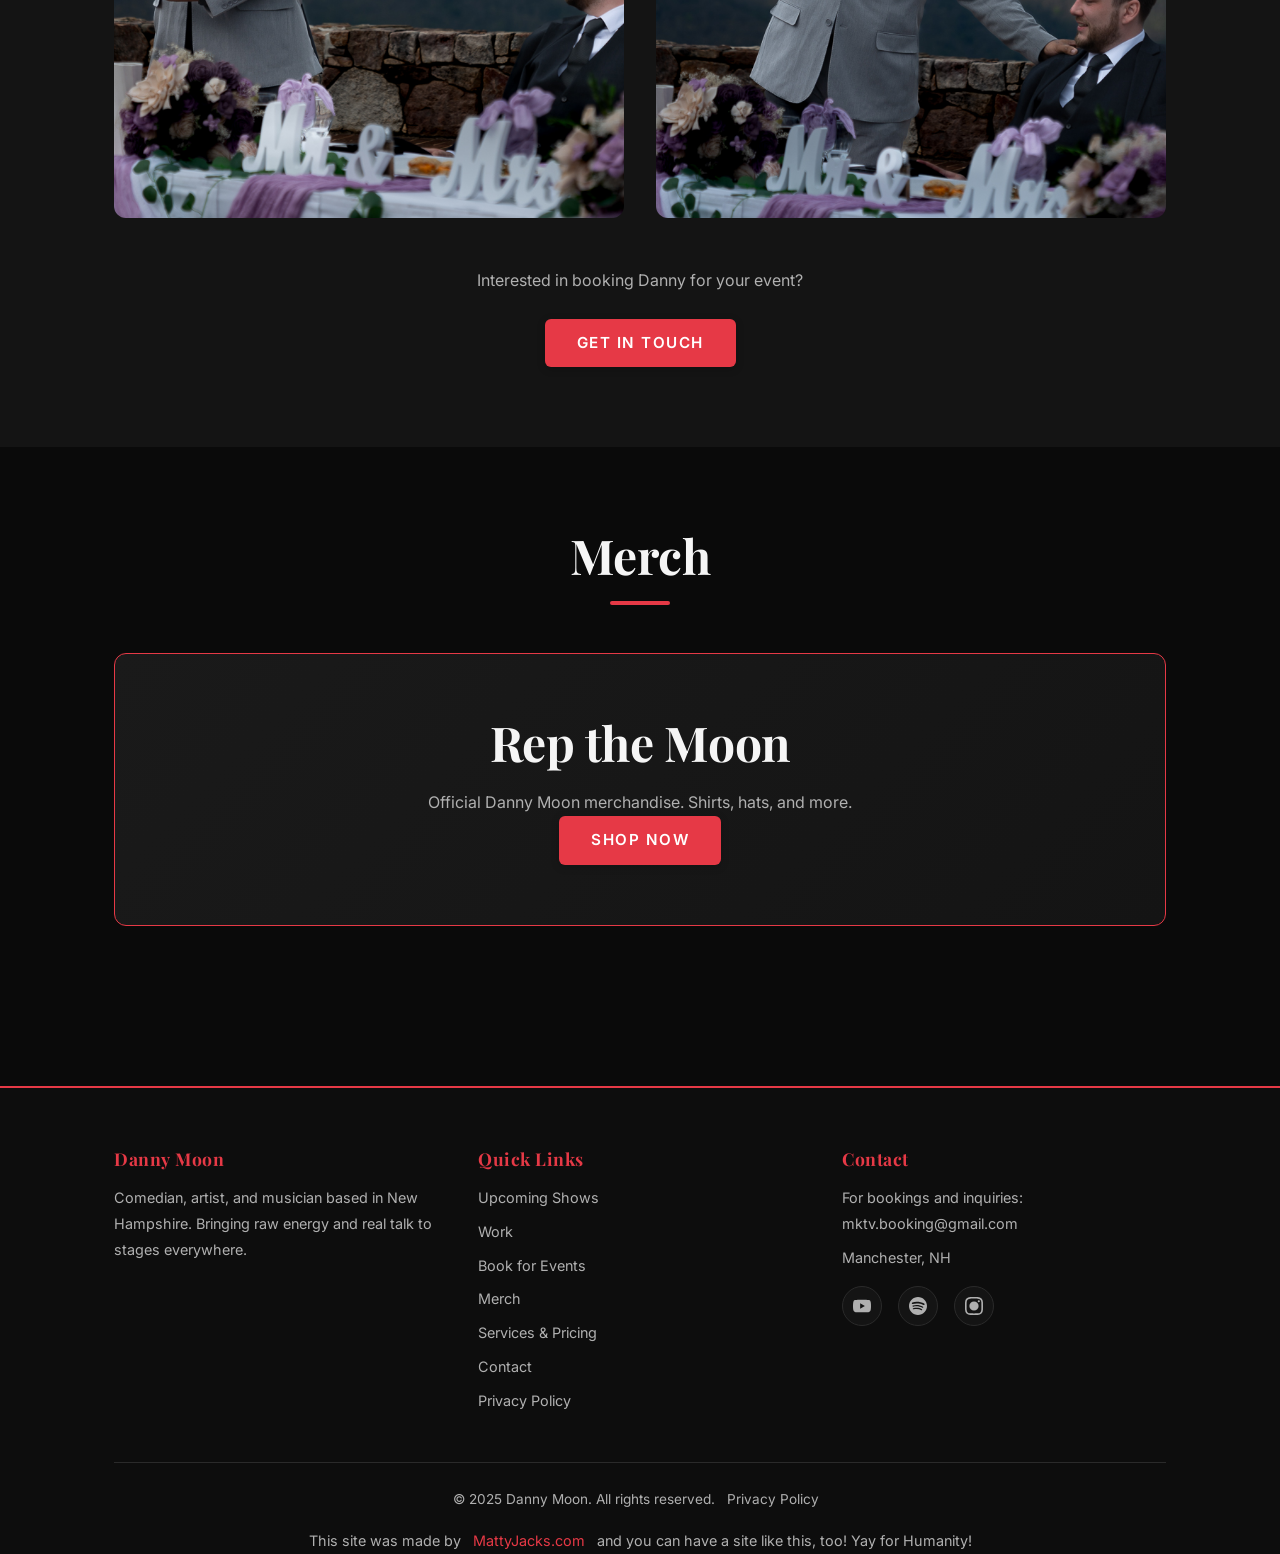
==== commit 846ddb06: "Pricing Page, Nav Bar Unification" ====
--- a/dm1/index.html
+++ b/dm1/index.html
@@ -25,27 +25,8 @@
 </head>
 <body>
 
-  <!-- ===== NAVIGATION ===== -->
-  <nav class="navbar">
-    <div class="container">
-      <a href="index.html" class="nav-logo">DANNY <span>MOON</span></a>
-      <ul class="nav-links" id="nav-links">
-        <li><a href="index.html" class="active">Home</a></li>
-        <li><a href="#upcoming">Upcoming</a></li>
-        <li><a href="#work">Work</a></li>
-        <li><a href="#events">Events</a></li>
-        <li><a href="#merch">Merch</a></li>
-        <li><a href="contact.html">Contact</a></li>
-        <li><a href="privacy.html">Privacy</a></li>
-      </ul>
-      <div style="display:flex;align-items:center;gap:12px;">
-        <button class="theme-toggle" id="theme-toggle" aria-label="Toggle theme"></button>
-        <button class="hamburger" id="hamburger" aria-label="Menu">
-          <span></span><span></span><span></span>
-        </button>
-      </div>
-    </div>
-  </nav>
+  <!-- ===== NAVIGATION (built by script.js) ===== -->
+  <nav id="main-nav"></nav>
 
   <!-- ===== HERO with SLIDESHOW ===== -->
   <section class="hero">
@@ -219,6 +200,7 @@
             <li><a href="#work">Work</a></li>
             <li><a href="#events">Book for Events</a></li>
             <li><a href="#merch">Merch</a></li>
+            <li><a href="pricing.html">Services & Pricing</a></li>
             <li><a href="contact.html">Contact</a></li>
             <li><a href="privacy.html">Privacy Policy</a></li>
           </ul>
--- a/dm1/style.css
+++ b/dm1/style.css
@@ -974,6 +974,390 @@
   background: var(--accent-hover);
 }
 
+/* --- Pricing Page --- */
+.pricing-hero {
+  padding-top: 160px;
+  padding-bottom: 80px;
+  text-align: center;
+  background: linear-gradient(135deg, var(--bg-primary) 0%, var(--bg-secondary) 50%, var(--bg-primary) 100%);
+  position: relative;
+  overflow: hidden;
+}
+
+.pricing-hero::before {
+  content: '';
+  position: absolute;
+  top: -50%;
+  left: -50%;
+  width: 200%;
+  height: 200%;
+  background: radial-gradient(ellipse at center, rgba(230, 57, 70, 0.08) 0%, transparent 60%);
+  animation: pricingGlow 8s ease-in-out infinite alternate;
+}
+
+@keyframes pricingGlow {
+  from { transform: scale(1) rotate(0deg); }
+  to { transform: scale(1.1) rotate(5deg); }
+}
+
+.pricing-hero-label {
+  display: inline-block;
+  font-size: 0.85rem;
+  font-weight: 600;
+  letter-spacing: 3px;
+  text-transform: uppercase;
+  color: var(--accent);
+  margin-bottom: 20px;
+  position: relative;
+  z-index: 1;
+}
+
+.pricing-hero h1 {
+  position: relative;
+  z-index: 1;
+  margin-bottom: 16px;
+  animation: fadeInUp 0.8s ease-out;
+}
+
+.pricing-hero-sub {
+  font-size: clamp(1rem, 2.5vw, 1.25rem);
+  color: var(--text-secondary) !important;
+  position: relative;
+  z-index: 1;
+}
+
+.pricing-hero .btn {
+  position: relative;
+  z-index: 1;
+}
+
+/* Social Proof Bar */
+.proof-bar {
+  background: var(--bg-card);
+  border-top: 1px solid var(--border);
+  border-bottom: 1px solid var(--border);
+  padding: 40px 0;
+}
+
+.proof-grid {
+  display: grid;
+  grid-template-columns: repeat(4, 1fr);
+  gap: 32px;
+  text-align: center;
+}
+
+.proof-item {
+  display: flex;
+  flex-direction: column;
+  gap: 4px;
+}
+
+.proof-number {
+  font-family: 'Playfair Display', Georgia, serif;
+  font-size: clamp(1.5rem, 3vw, 2.2rem);
+  font-weight: 700;
+  color: var(--accent);
+  line-height: 1.2;
+}
+
+.proof-label {
+  font-size: 0.85rem;
+  color: var(--text-secondary);
+  font-weight: 500;
+  letter-spacing: 0.5px;
+}
+
+/* Pricing Section */
+.pricing-section .section-subtitle {
+  color: var(--text-secondary);
+  font-size: 1.05rem;
+  margin-top: 16px;
+}
+
+/* Price Cards */
+.pricing-cards-row {
+  display: grid;
+  grid-template-columns: repeat(2, 1fr);
+  gap: 32px;
+  max-width: 900px;
+  margin: 0 auto;
+}
+
+.pricing-cards-three {
+  grid-template-columns: repeat(3, 1fr);
+  max-width: 1100px;
+}
+
+.price-card {
+  background: var(--bg-card);
+  border: 1px solid var(--border);
+  border-radius: 16px;
+  padding: 40px 32px;
+  text-align: center;
+  position: relative;
+  transition: all var(--transition);
+  display: flex;
+  flex-direction: column;
+}
+
+.price-card:hover {
+  transform: translateY(-8px);
+  box-shadow: 0 16px 48px rgba(0, 0, 0, 0.3);
+  border-color: rgba(230, 57, 70, 0.3);
+}
+
+.price-card-featured {
+  border-color: var(--accent);
+  background: linear-gradient(180deg, var(--bg-card) 0%, rgba(230, 57, 70, 0.05) 100%);
+  transform: scale(1.03);
+  box-shadow: 0 8px 32px rgba(230, 57, 70, 0.15);
+}
+
+.price-card-featured:hover {
+  transform: scale(1.03) translateY(-8px);
+  box-shadow: 0 20px 56px rgba(230, 57, 70, 0.25);
+}
+
+.price-card-badge {
+  position: absolute;
+  top: -14px;
+  left: 50%;
+  transform: translateX(-50%);
+  background: var(--accent);
+  color: white;
+  padding: 6px 24px;
+  border-radius: 20px;
+  font-size: 0.75rem;
+  font-weight: 700;
+  letter-spacing: 1.5px;
+  text-transform: uppercase;
+  white-space: nowrap;
+}
+
+.price-card-icon {
+  font-size: 2.5rem;
+  margin-bottom: 8px;
+}
+
+.price-card-header {
+  margin-bottom: 24px;
+}
+
+.price-card-header h3 {
+  font-size: 1.3rem;
+  margin-bottom: 4px;
+  color: var(--text-primary);
+}
+
+.price-duration {
+  font-size: 0.9rem;
+  color: var(--text-secondary) !important;
+  font-weight: 500;
+}
+
+.price-card-price {
+  margin-bottom: 28px;
+  padding: 20px 0;
+  border-top: 1px solid var(--border);
+  border-bottom: 1px solid var(--border);
+}
+
+.price-amount {
+  font-family: 'Playfair Display', Georgia, serif;
+  font-size: clamp(1.3rem, 2vw, 1.6rem);
+  font-weight: 700;
+  color: var(--accent);
+}
+
+.price-features {
+  list-style: none;
+  text-align: left;
+  margin-bottom: 32px;
+  flex-grow: 1;
+}
+
+.price-features li {
+  padding: 8px 0;
+  color: var(--text-secondary);
+  font-size: 0.9rem;
+  position: relative;
+  padding-left: 28px;
+}
+
+.price-features li::before {
+  content: '';
+  position: absolute;
+  left: 0;
+  top: 50%;
+  transform: translateY(-50%);
+  width: 18px;
+  height: 18px;
+  background: var(--accent);
+  border-radius: 50%;
+  opacity: 0.15;
+}
+
+.price-features li::after {
+  content: '';
+  position: absolute;
+  left: 5px;
+  top: 50%;
+  transform: translateY(-50%) rotate(45deg);
+  width: 5px;
+  height: 9px;
+  border-bottom: 2px solid var(--accent);
+  border-right: 2px solid var(--accent);
+}
+
+.price-btn {
+  width: 100%;
+  text-align: center;
+  margin-top: auto;
+}
+
+/* Signature Cards */
+.price-card-signature {
+  border-radius: 20px;
+  padding: 48px 32px;
+}
+
+/* Speaker Kit */
+.speaker-kit {
+  display: grid;
+  grid-template-columns: 1.2fr 1fr;
+  gap: 48px;
+  align-items: start;
+}
+
+.speaker-kit-labels {
+  display: flex;
+  flex-wrap: wrap;
+  gap: 8px;
+  margin-bottom: 24px;
+}
+
+.kit-tag {
+  display: inline-block;
+  padding: 6px 16px;
+  border: 1px solid var(--accent);
+  border-radius: 20px;
+  font-size: 0.8rem;
+  font-weight: 600;
+  color: var(--accent);
+  letter-spacing: 0.5px;
+}
+
+.speaker-kit-text {
+  font-size: 1.05rem;
+  line-height: 1.9 !important;
+  color: var(--text-secondary) !important;
+  margin-bottom: 32px;
+}
+
+.speaker-kit-stats {
+  display: flex;
+  flex-direction: column;
+  gap: 20px;
+}
+
+.kit-stat {
+  display: flex;
+  gap: 16px;
+  align-items: flex-start;
+  padding: 16px;
+  background: var(--bg-card);
+  border-radius: 12px;
+  border: 1px solid var(--border);
+  transition: all var(--transition);
+}
+
+.kit-stat:hover {
+  border-color: var(--accent);
+  transform: translateX(4px);
+}
+
+.kit-stat-icon {
+  font-size: 1.5rem;
+  min-width: 40px;
+  text-align: center;
+}
+
+.kit-stat p {
+  font-size: 0.9rem;
+  color: var(--text-secondary) !important;
+  line-height: 1.6;
+}
+
+.speaker-kit-services {
+  background: var(--bg-card);
+  border: 1px solid var(--border);
+  border-radius: 16px;
+  padding: 40px 32px;
+}
+
+.speaker-kit-services h3 {
+  margin-bottom: 28px;
+  font-size: 1.3rem;
+  color: var(--text-primary);
+}
+
+.kit-service-list {
+  display: flex;
+  flex-direction: column;
+  gap: 20px;
+}
+
+.kit-service-item {
+  display: flex;
+  gap: 16px;
+  align-items: flex-start;
+  padding: 16px;
+  border-radius: 10px;
+  transition: all var(--transition);
+}
+
+.kit-service-item:hover {
+  background: var(--bg-secondary);
+}
+
+.kit-service-num {
+  font-family: 'Playfair Display', Georgia, serif;
+  font-size: 1.3rem;
+  font-weight: 700;
+  color: var(--accent);
+  min-width: 36px;
+  line-height: 1.4;
+}
+
+.kit-service-item strong {
+  display: block;
+  color: var(--text-primary);
+  margin-bottom: 4px;
+  font-size: 1rem;
+}
+
+.kit-service-item p {
+  font-size: 0.85rem;
+  color: var(--text-secondary) !important;
+}
+
+/* Final CTA */
+.pricing-final-cta {
+  text-align: center;
+  padding: 100px 0;
+  background: linear-gradient(135deg, var(--bg-primary) 0%, rgba(230, 57, 70, 0.08) 50%, var(--bg-primary) 100%);
+  position: relative;
+}
+
+.pricing-final-cta h2 {
+  margin-bottom: 16px;
+}
+
+.pricing-final-cta p {
+  font-size: 1.1rem;
+  color: var(--text-secondary);
+}
+
 /* --- Responsive --- */
 @media (max-width: 768px) {
   .nav-links {
@@ -1032,6 +1416,35 @@
   .social-links {
     justify-content: center;
   }
+
+  .proof-grid {
+    grid-template-columns: repeat(2, 1fr);
+    gap: 24px;
+  }
+
+  .pricing-cards-row,
+  .pricing-cards-three {
+    grid-template-columns: 1fr;
+    max-width: 500px;
+    margin: 0 auto;
+  }
+
+  .price-card-featured {
+    transform: none;
+  }
+
+  .price-card-featured:hover {
+    transform: translateY(-8px);
+  }
+
+  .speaker-kit {
+    grid-template-columns: 1fr;
+  }
+
+  .pricing-hero {
+    padding-top: 130px;
+    padding-bottom: 60px;
+  }
 }
 
 @media (max-width: 480px) {
@@ -1042,4 +1455,13 @@
   .upcoming-banner {
     padding: 24px 20px;
   }
-}
+
+  .proof-grid {
+    grid-template-columns: 1fr 1fr;
+    gap: 16px;
+  }
+
+  .price-card {
+    padding: 32px 20px;
+  }
+}
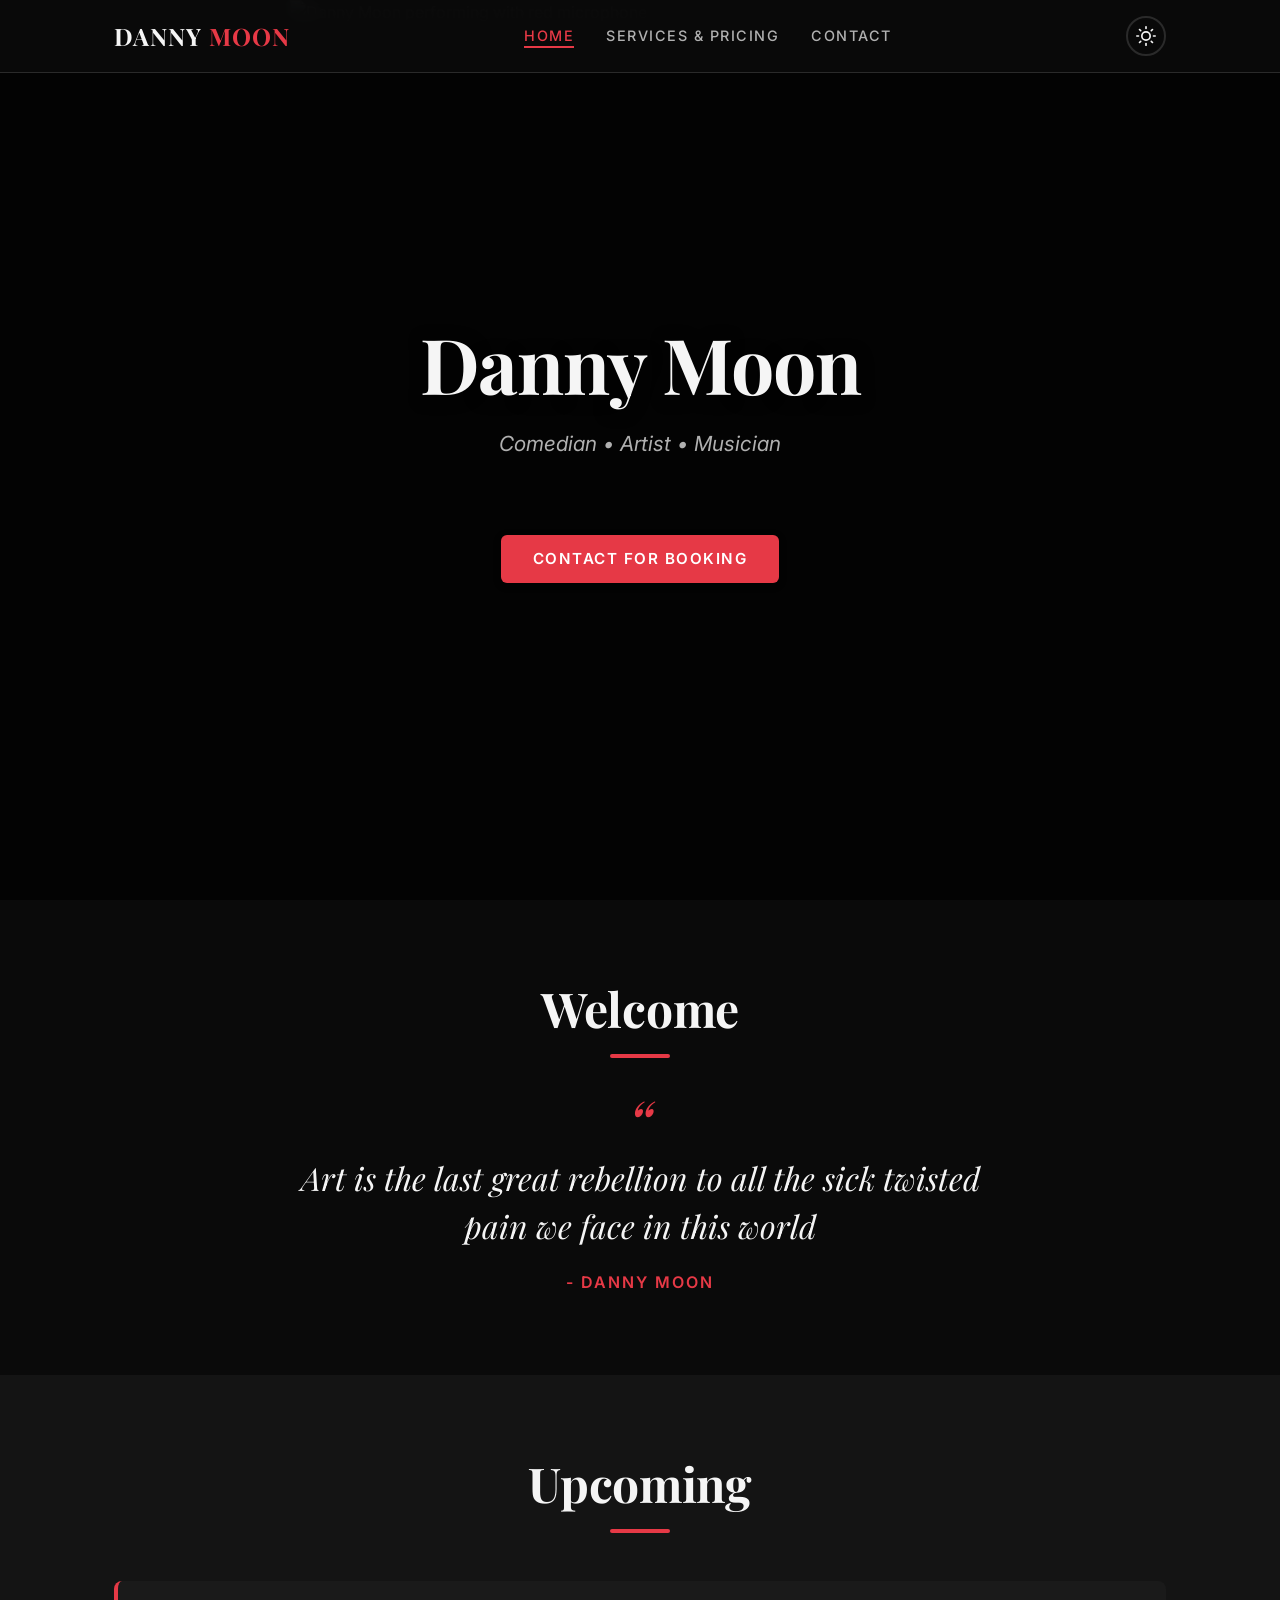
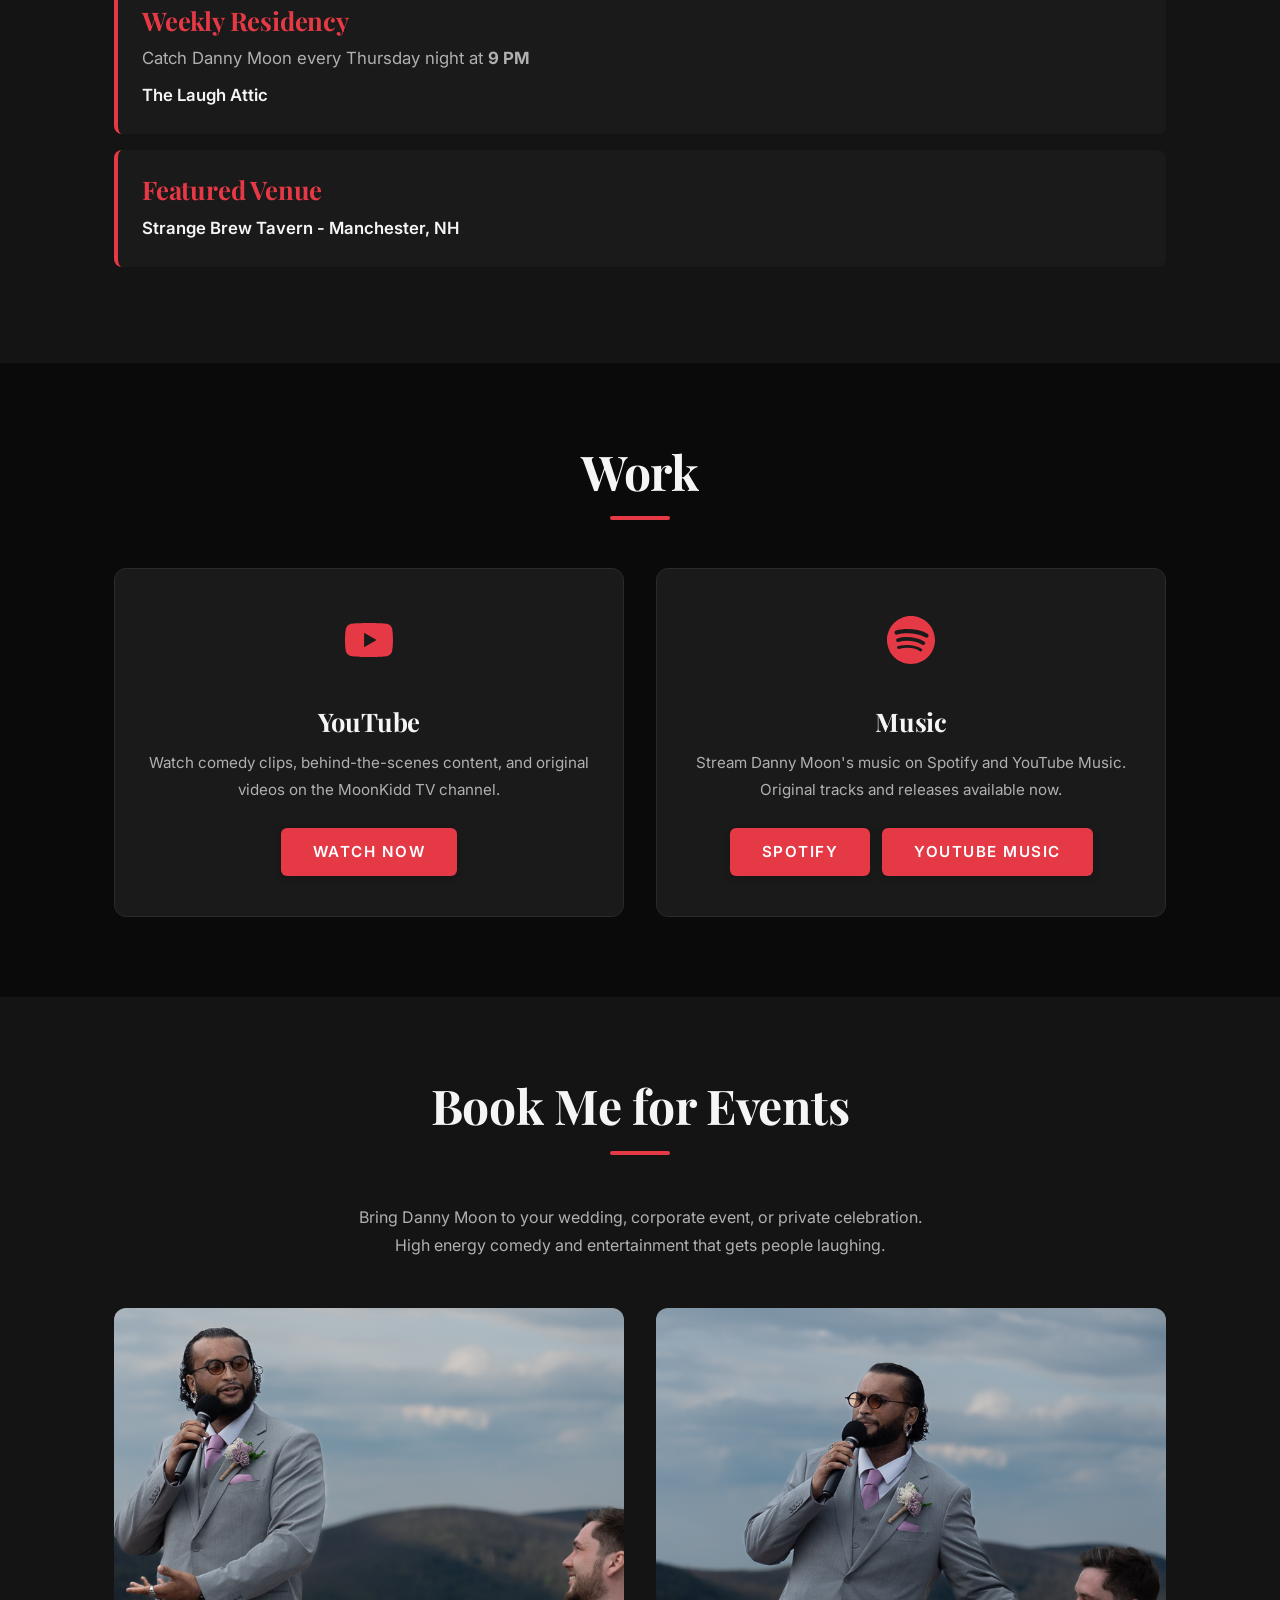
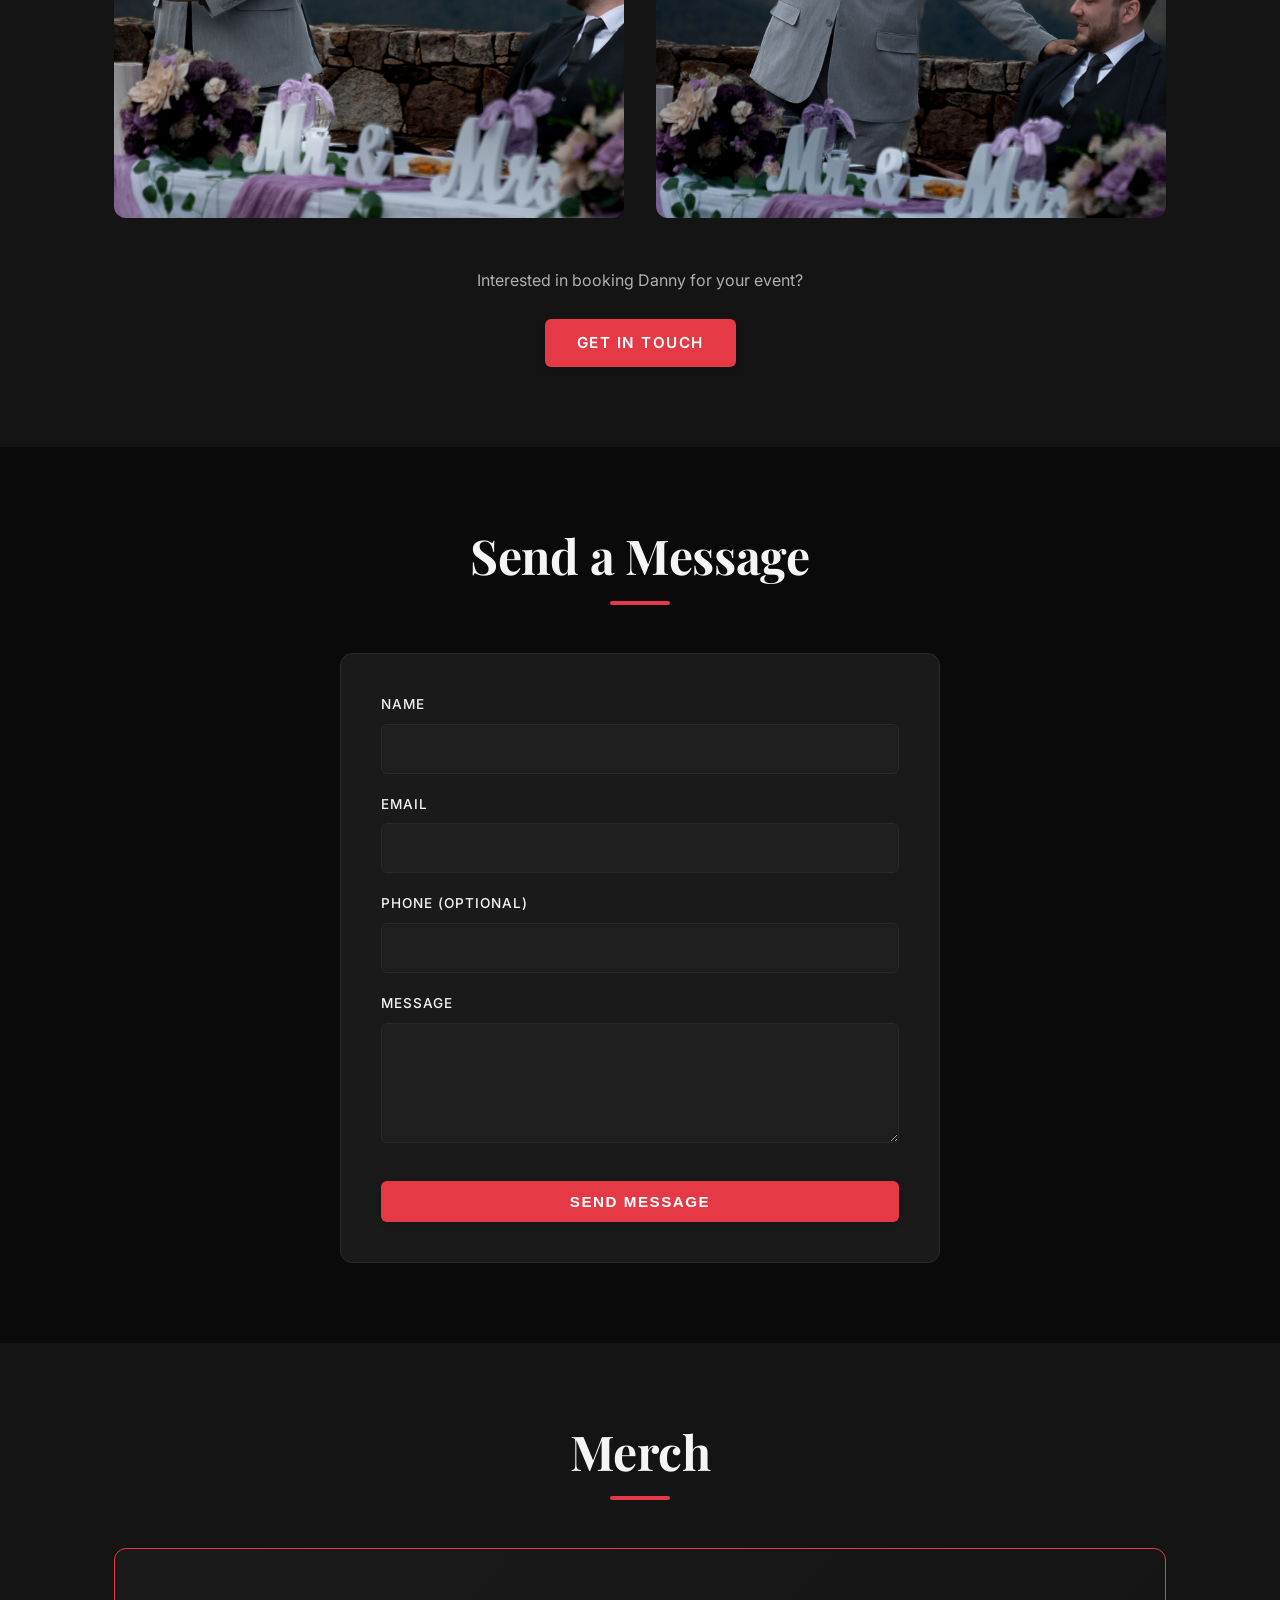
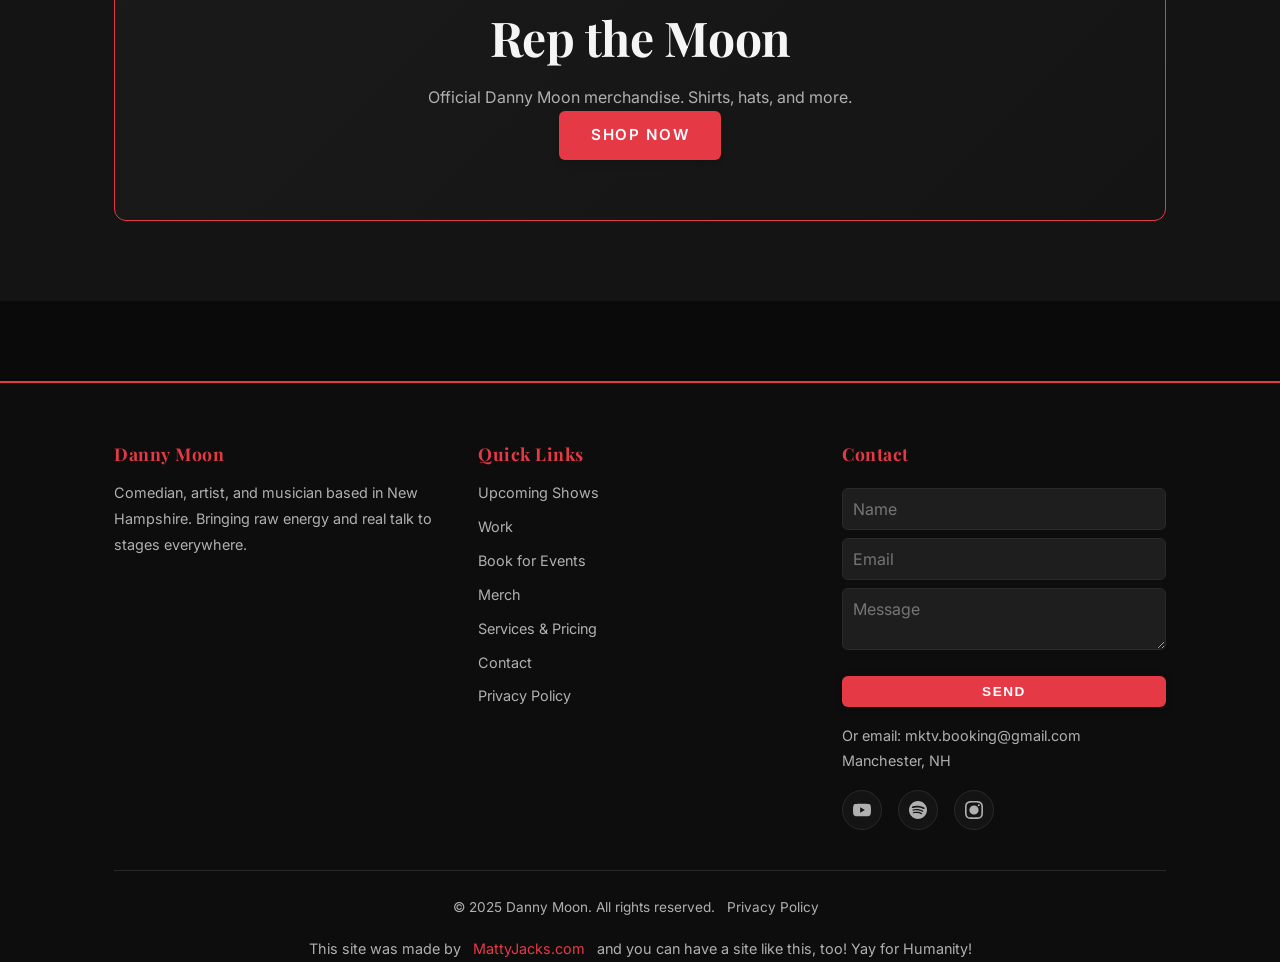
==== commit 0f9206cd: "Contact Form Integration" ====
--- a/dm1/index.html
+++ b/dm1/index.html
@@ -169,6 +169,36 @@
     </div>
   </section>
 
+  <!-- ===== CONTACT FORM ===== -->
+  <section class="section" id="contact-form" aria-labelledby="contact-form-heading">
+    <div class="container">
+      <div class="section-header">
+        <h2 id="contact-form-heading">Send a Message</h2>
+        <div class="accent-line"></div>
+      </div>
+      <form class="brevo-form" data-source="Index Page">
+        <div class="form-group">
+          <label for="index-name">Name</label>
+          <input type="text" id="index-name" name="name" required>
+        </div>
+        <div class="form-group">
+          <label for="index-email">Email</label>
+          <input type="email" id="index-email" name="email" required>
+        </div>
+        <div class="form-group">
+          <label for="index-phone">Phone (Optional)</label>
+          <input type="tel" id="index-phone" name="phone">
+        </div>
+        <div class="form-group">
+          <label for="index-message">Message</label>
+          <textarea id="index-message" name="message" required></textarea>
+        </div>
+        <button type="submit" class="btn btn-primary">Send Message</button>
+        <div class="form-status"></div>
+      </form>
+    </div>
+  </section>
+
   <!-- ===== MERCH ===== -->
   <section class="section section-alt" id="merch" aria-labelledby="merch-heading">
     <div class="container">
@@ -207,9 +237,23 @@
         </div>
         <div class="footer-col">
           <h4>Contact</h4>
-          <p>For bookings and inquiries:</p>
-          <p><a href="mailto:mktv.booking@gmail.com">mktv.booking@gmail.com</a></p>
-          <p style="margin-top:8px;">Manchester, NH</p>
+          <div class="footer-form">
+            <form class="brevo-form" data-source="Footer">
+              <div class="form-group" style="margin-bottom: 8px;">
+                <input type="text" name="name" placeholder="Name" required>
+              </div>
+              <div class="form-group" style="margin-bottom: 8px;">
+                <input type="email" name="email" placeholder="Email" required>
+              </div>
+              <div class="form-group" style="margin-bottom: 8px;">
+                <textarea name="message" placeholder="Message" rows="2" style="min-height: 60px;" required></textarea>
+              </div>
+              <button type="submit" class="btn btn-primary" style="padding: 8px; font-size: 0.85rem;">Send</button>
+              <div class="form-status" style="padding: 8px; font-size: 0.85rem; margin-top: 8px;"></div>
+            </form>
+          </div>
+          <p style="margin-top:16px;">Or email: <a href="mailto:mktv.booking@gmail.com">mktv.booking@gmail.com</a></p>
+          <p>Manchester, NH</p>
           <div class="social-links">
             <a href="https://youtube.com/@moonkiddtv?si=SjjC8oL-Yl4p6Mle" target="_blank" rel="noopener" aria-label="YouTube">
               <svg width="18" height="18" viewBox="0 0 24 24" fill="currentColor"><path d="M23.498 6.186a3.016 3.016 0 0 0-2.122-2.136C19.505 3.545 12 3.545 12 3.545s-7.505 0-9.377.505A3.017 3.017 0 0 0 .502 6.186C0 8.07 0 12 0 12s0 3.93.502 5.814a3.016 3.016 0 0 0 2.122 2.136c1.871.505 9.376.505 9.376.505s7.505 0 9.377-.505a3.015 3.015 0 0 0 2.122-2.136C24 15.93 24 12 24 12s0-3.93-.502-5.814zM9.545 15.568V8.432L15.818 12l-6.273 3.568z"/></svg>
--- a/dm1/style.css
+++ b/dm1/style.css
@@ -1224,9 +1224,28 @@
 /* Speaker Kit */
 .speaker-kit {
   display: grid;
-  grid-template-columns: 1.2fr 1fr;
+  grid-template-columns: 1fr 1.2fr 1fr;
   gap: 48px;
   align-items: start;
+}
+
+.speaker-kit-image {
+  border-radius: 16px;
+  overflow: hidden;
+  box-shadow: 0 12px 40px rgba(0, 0, 0, 0.3);
+  transition: all var(--transition);
+}
+
+.speaker-kit-image:hover {
+  transform: translateY(-8px);
+  box-shadow: 0 16px 56px rgba(230, 57, 70, 0.2);
+}
+
+.speaker-kit-image img {
+  width: 100%;
+  height: 100%;
+  object-fit: cover;
+  display: block;
 }
 
 .speaker-kit-labels {
@@ -1441,6 +1460,11 @@
     grid-template-columns: 1fr;
   }
 
+  .speaker-kit-image {
+    max-width: 400px;
+    margin: 0 auto;
+  }
+
   .pricing-hero {
     padding-top: 130px;
     padding-bottom: 60px;
@@ -1465,3 +1489,94 @@
     padding: 32px 20px;
   }
 }
+
+/* --- Brevo Contact Form Styles --- */
+.brevo-form {
+  background: var(--bg-card);
+  padding: 40px;
+  border-radius: 12px;
+  border: 1px solid var(--border);
+  max-width: 600px;
+  margin: 0 auto;
+}
+
+.brevo-form .form-group {
+  margin-bottom: 20px;
+}
+
+.brevo-form label {
+  display: block;
+  margin-bottom: 8px;
+  font-weight: 500;
+  color: var(--text-primary);
+}
+
+.brevo-form input,
+.brevo-form textarea {
+  width: 100%;
+  padding: 14px;
+  border: 1px solid var(--border);
+  border-radius: 6px;
+  background: var(--input-bg);
+  color: var(--text-primary);
+  font-family: inherit;
+  font-size: 1rem;
+  transition: border-color var(--transition);
+}
+
+.brevo-form input:focus,
+.brevo-form textarea:focus {
+  outline: none;
+  border-color: var(--accent);
+}
+
+.brevo-form textarea {
+  resize: vertical;
+  min-height: 120px;
+}
+
+.brevo-form button {
+  width: 100%;
+  margin-top: 10px;
+}
+
+.form-status {
+  margin-top: 20px;
+  padding: 16px;
+  border-radius: 6px;
+  display: none;
+  text-align: center;
+  font-weight: 500;
+}
+
+.form-status.success {
+  display: block;
+  background: rgba(46, 204, 113, 0.1);
+  color: #2ecc71;
+  border: 1px solid rgba(46, 204, 113, 0.2);
+}
+
+.form-status.error {
+  display: block;
+  background: rgba(230, 57, 70, 0.1);
+  color: var(--accent);
+  border: 1px solid rgba(230, 57, 70, 0.2);
+}
+
+/* Footer Form Adjustments */
+.footer-form {
+  margin-top: 24px;
+}
+.footer-form .brevo-form {
+  padding: 0;
+  background: transparent;
+  border: none;
+  max-width: 100%;
+}
+.footer-form .brevo-form input,
+.footer-form .brevo-form textarea {
+  padding: 10px;
+}
+.footer-form .brevo-form button {
+  padding: 10px;
+}
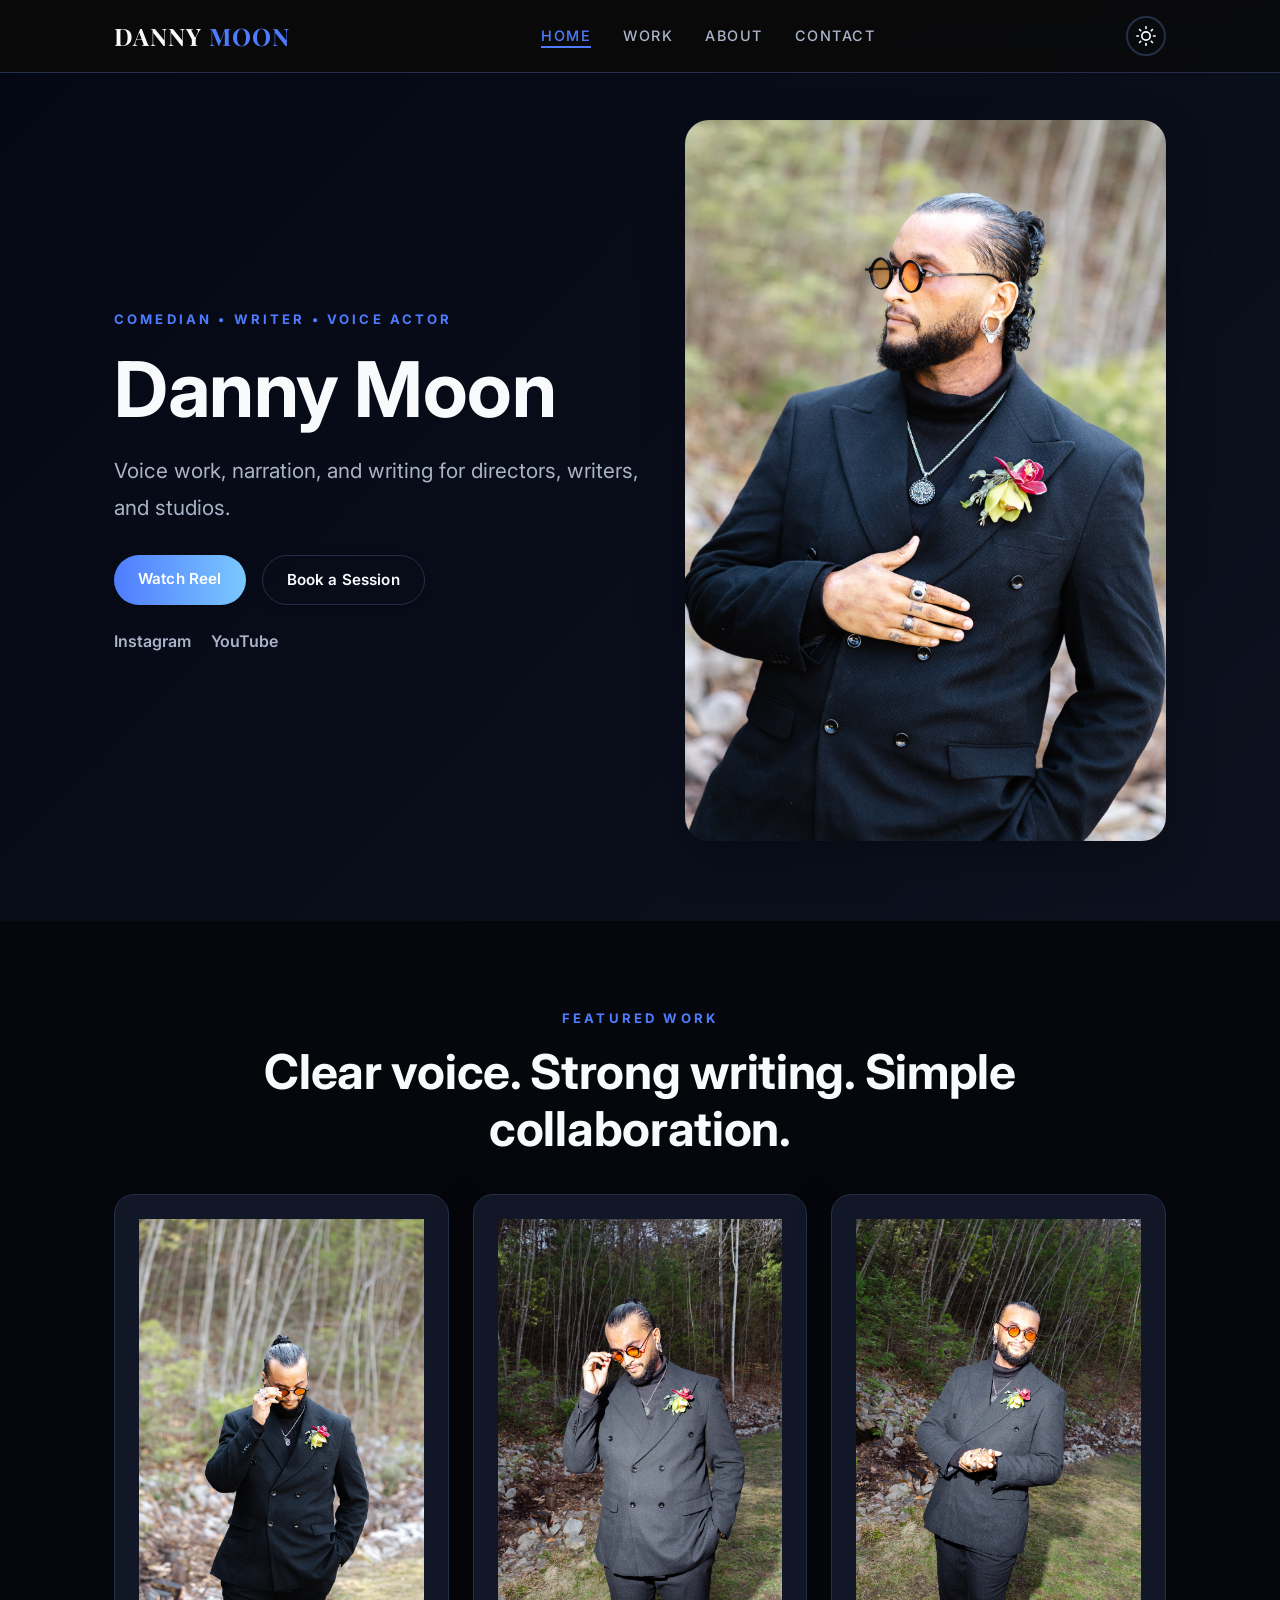
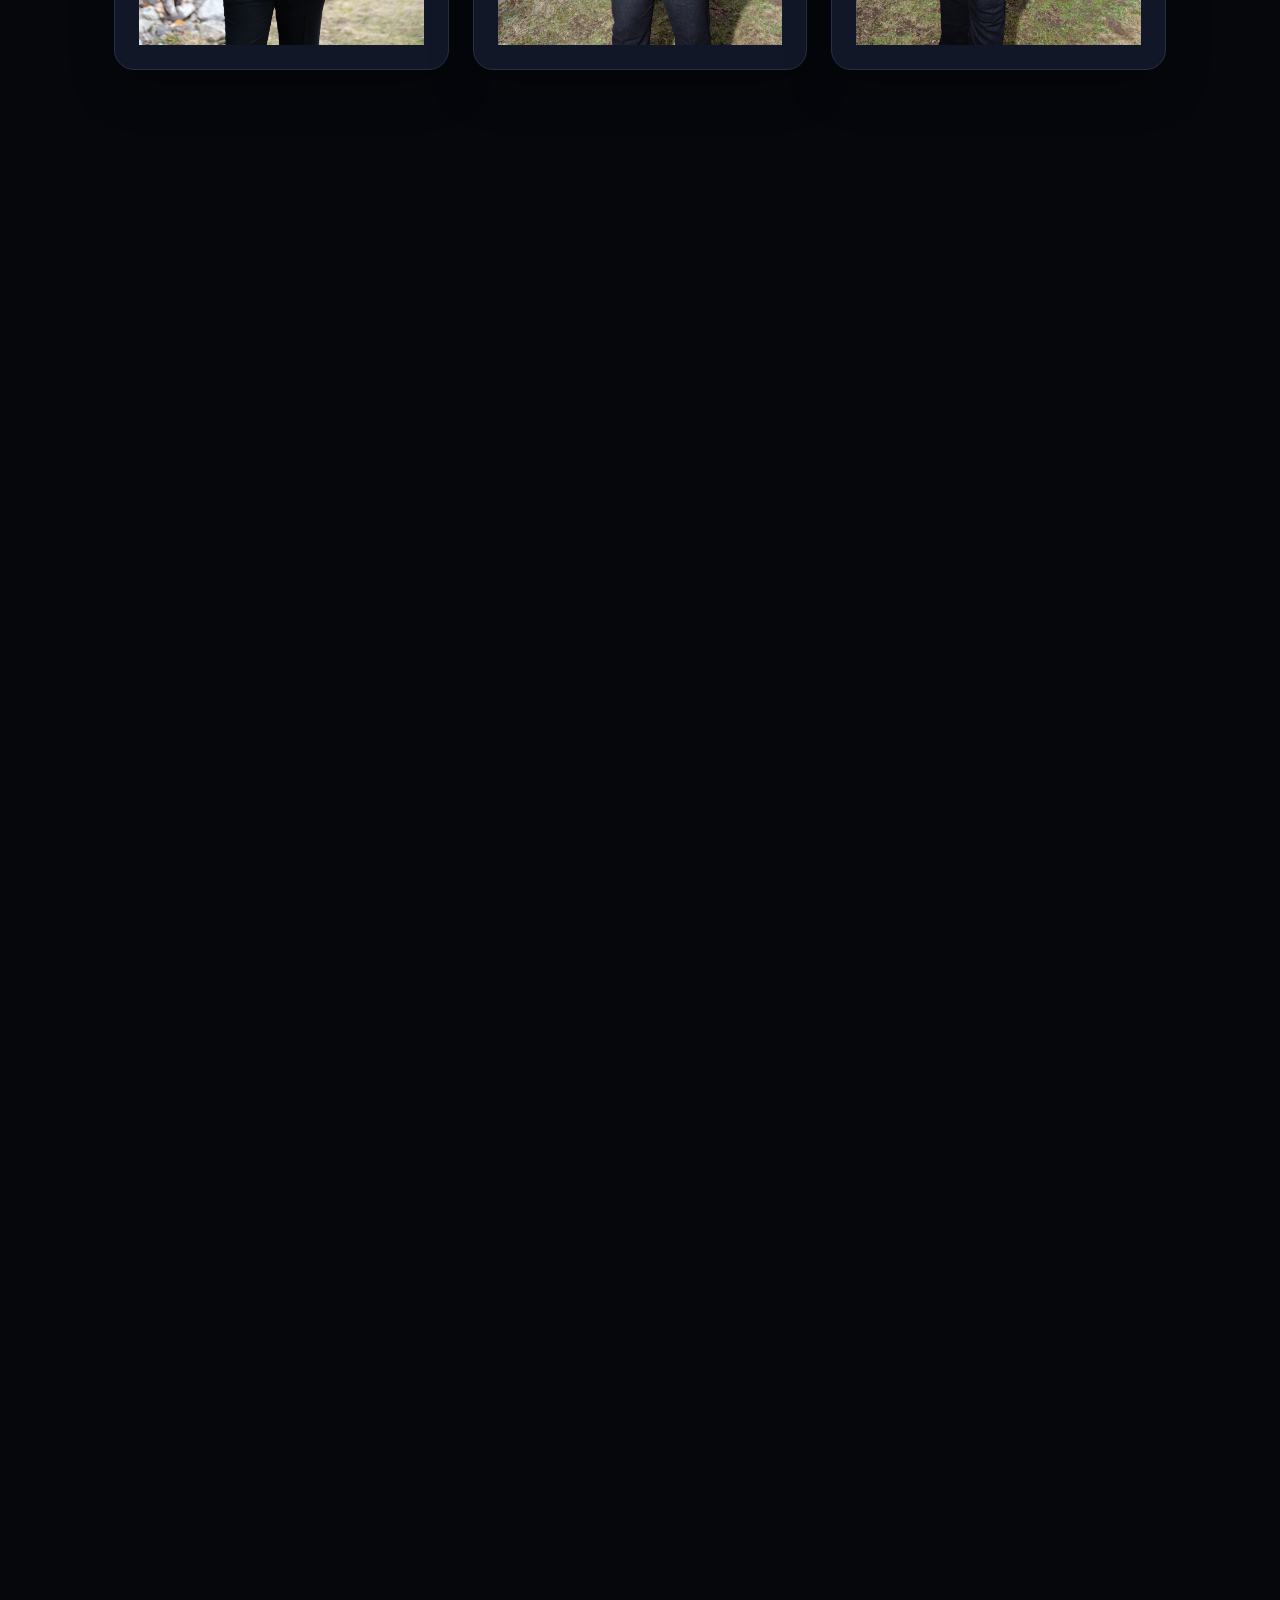
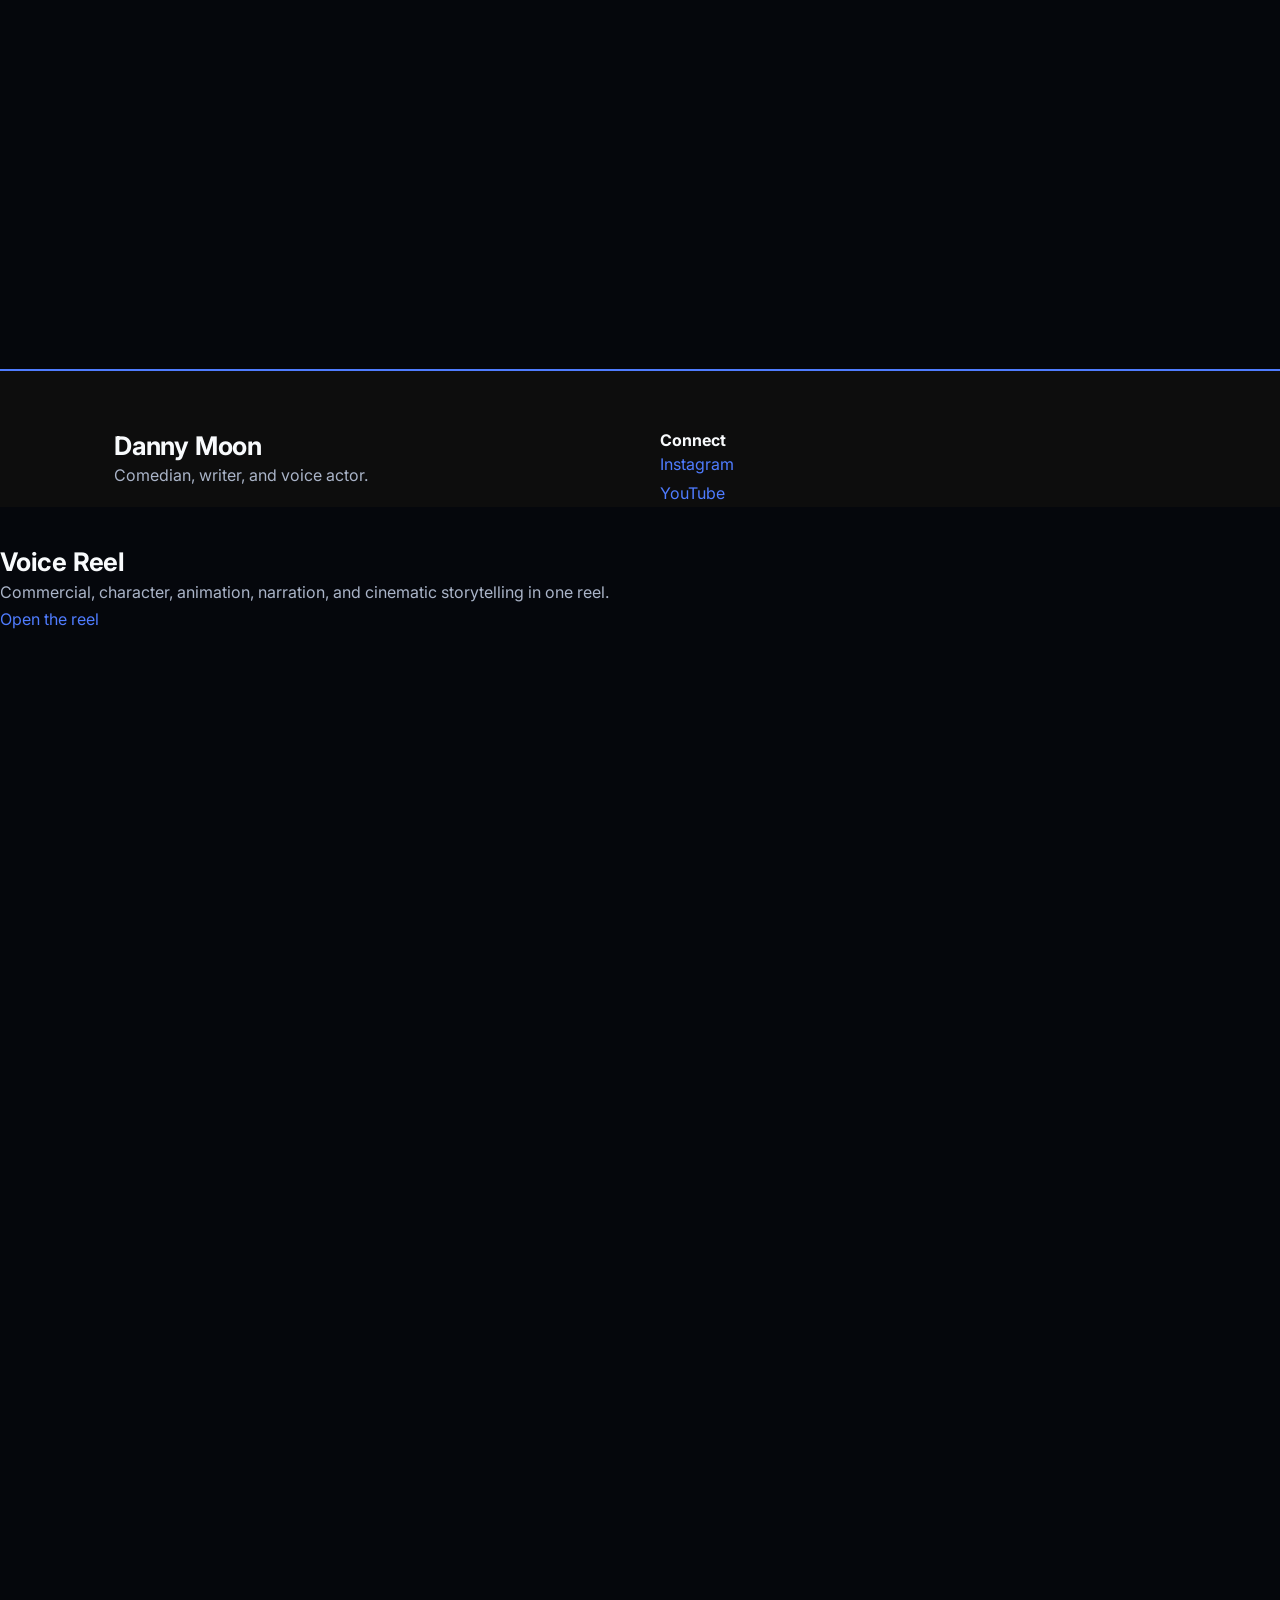
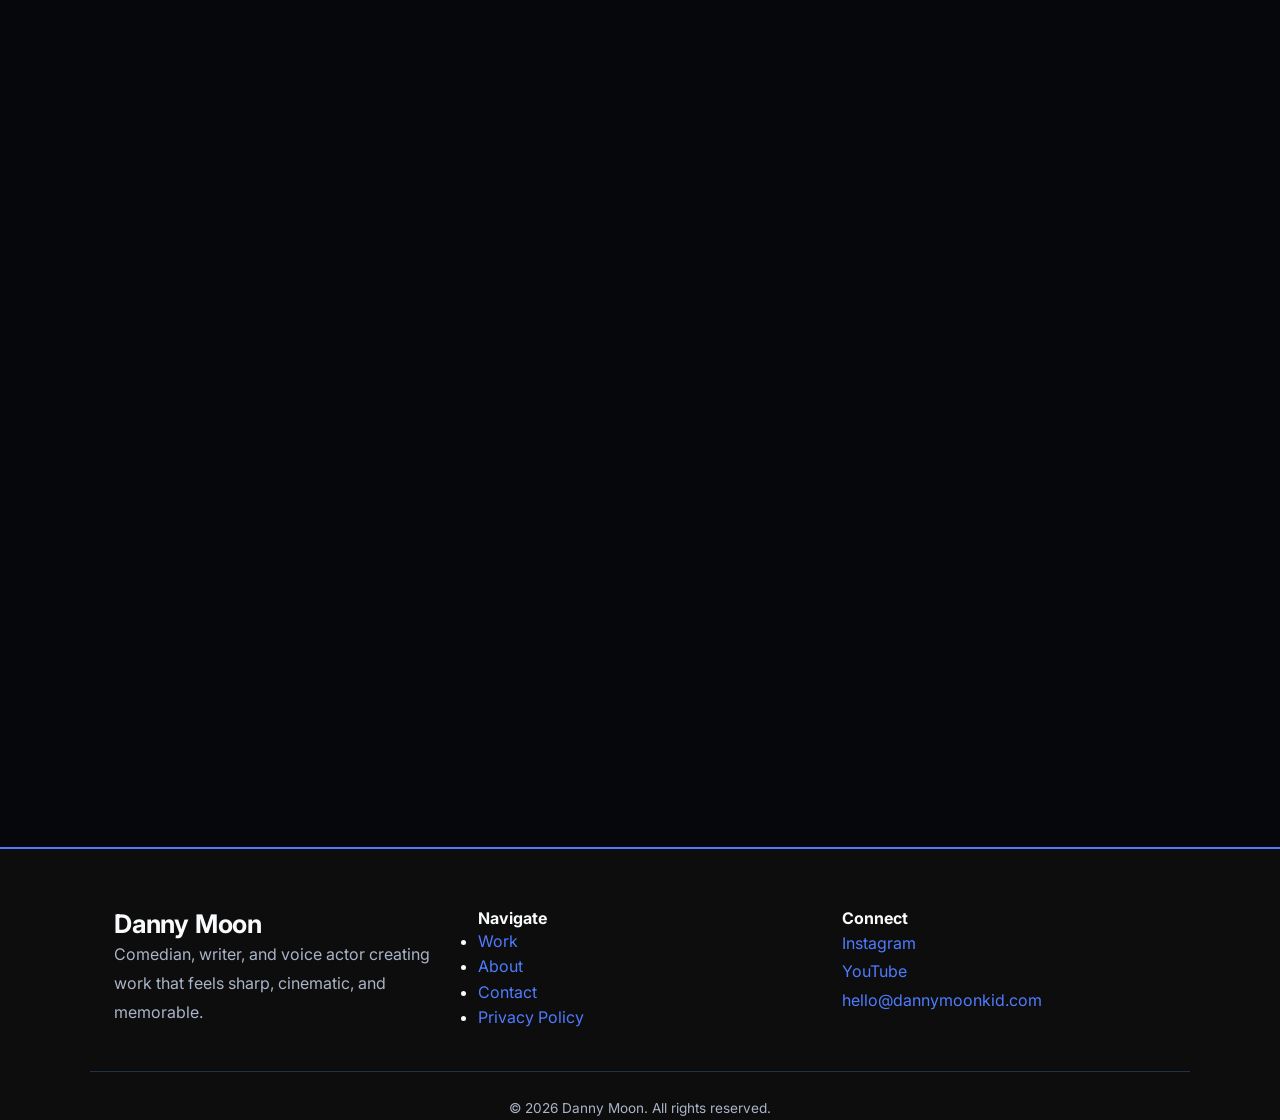
==== commit 1c40d94a: "optimized website new va" ====
--- a/dm1/index.html
+++ b/dm1/index.html
@@ -6,11 +6,11 @@
   <meta name="theme-color" content="#E63946">
   <meta name="apple-mobile-web-app-capable" content="yes">
   <meta name="apple-mobile-web-app-status-bar-style" content="black-translucent">
-  <title>Danny Moon - Comedian, Artist, Musician</title>
-  <meta name="description" content="Danny Moon - Comedian, musician, and artist. Catch live shows, listen to music, and explore the world of Danny Moon.">
-  <meta name="keywords" content="comedian, artist, musician, Danny Moon, entertainment">
-  <meta property="og:title" content="Danny Moon - Comedian, Artist, Musician">
-  <meta property="og:description" content="Comedian, musician, and artist based in New Hampshire.">
+  <title>Danny Moon - Comedian, Writer, Voice Actor</title>
+  <meta name="description" content="Danny Moon is a comedian, writer, and voice actor creating voice work, narration, and character-driven storytelling for directors, writers, and studios.">
+  <meta name="keywords" content="comedian, writer, voice actor, Danny Moon, narration, animation, game voice">
+  <meta property="og:title" content="Danny Moon - Comedian, Writer, Voice Actor">
+  <meta property="og:description" content="Voice actor, writer, and performer focused on cinematic storytelling, narration, and character work.">
   <meta property="og:type" content="website">
   <meta name="twitter:card" content="summary_large_image">
   <meta name="twitter:title" content="Danny Moon - Comedian, Artist, Musician">
@@ -24,252 +24,120 @@
   <link rel="stylesheet" href="style.css">
 </head>
 <body>
-
-  <!-- ===== NAVIGATION (built by script.js) ===== -->
   <nav id="main-nav"></nav>
 
-  <!-- ===== HERO with SLIDESHOW ===== -->
-  <section class="hero">
-    <div class="hero-slideshow">
-      <img src="./media/images/danny moon image 1.jpeg" alt="Danny Moon performing with red microphone" loading="eager">
-      <img src="./media/images/danny moon image 2.jpeg" alt="Danny Moon portrait with microphone" loading="eager">
-      <img src="./media/images/danny moon image 3.jpeg" alt="Danny Moon close-up with microphone" loading="eager">
-    </div>
-    <div class="hero-overlay"></div>
-    <div class="hero-content">
-      <h1>Danny Moon</h1>
-      <p class="tagline">Comedian &bull; Artist &bull; Musician</p>
-      <a href="contact.html" class="btn btn-primary" style="margin-top:40px;" role="button" aria-label="Contact Danny Moon for booking">Contact for Booking</a>
-    </div>
-  </section>
-
-  <!-- Improvement 19: Better section semantics -->
-  <!-- ===== WELCOME ===== -->
-  <section class="section welcome" id="welcome" aria-labelledby="welcome-heading">
-    <div class="container">
-      <div class="section-header">
-        <h2 id="welcome-heading">Welcome</h2>
-        <div class="accent-line"></div>
-      </div>
-      <blockquote>
-        Art is the last great rebellion to all the sick twisted pain we face in this world
-      </blockquote>
-      <cite>- Danny Moon</cite>
-    </div>
-  </section>
-
-  <!-- ===== UPCOMING ===== -->
-  <section class="section section-alt" id="upcoming" aria-labelledby="upcoming-heading">
-    <div class="container">
-      <div class="section-header">
-        <h2 id="upcoming-heading">Upcoming</h2>
-        <div class="accent-line"></div>
-      </div>
-
-      <div class="upcoming-banner">
-        <h3>Weekly Residency</h3>
-        <p>
-          Catch Danny Moon every Thursday night at <strong>9 PM</strong>
-          <span class="upcoming-venue">The Laugh Attic</span>
-        </p>
-      </div>
-
-      <div class="upcoming-banner">
-        <h3>Featured Venue</h3>
-        <p>
-          <span class="upcoming-venue">Strange Brew Tavern - Manchester, NH</span>
-        </p>
-      </div>
-
-      <!-- Editable show list - add/remove items below as needed -->
-      <!--
-      <ul class="show-list">
-        <li class="show-item">
-          <span class="show-date">Jun 12</span>
-          <div class="show-info">
-            <div class="venue">Venue Name</div>
-            <div class="location">City, State</div>
-          </div>
-          <span class="show-time">9:00 PM</span>
-        </li>
-      </ul>
-      -->
-    </div>
-  </section>
-
-  <!-- ===== WORK ===== -->
-  <section class="section" id="work" aria-labelledby="work-heading">
-    <div class="container">
-      <div class="section-header">
-        <h2 id="work-heading">Work</h2>
-        <div class="accent-line" aria-hidden="true"></div>
-      </div>
-
-      <div class="work-grid" role="list">
-        <!-- YouTube -->
-        <div class="work-card" role="listitem">
-          <div class="icon">
-            <svg width="48" height="48" viewBox="0 0 24 24" fill="var(--accent)">
-              <path d="M23.498 6.186a3.016 3.016 0 0 0-2.122-2.136C19.505 3.545 12 3.545 12 3.545s-7.505 0-9.377.505A3.017 3.017 0 0 0 .502 6.186C0 8.07 0 12 0 12s0 3.93.502 5.814a3.016 3.016 0 0 0 2.122 2.136c1.871.505 9.376.505 9.376.505s7.505 0 9.377-.505a3.015 3.015 0 0 0 2.122-2.136C24 15.93 24 12 24 12s0-3.93-.502-5.814zM9.545 15.568V8.432L15.818 12l-6.273 3.568z"/>
-            </svg>
-          </div>
-          <h3>YouTube</h3>
-          <p>Watch comedy clips, behind-the-scenes content, and original videos on the MoonKidd TV channel.</p>
-          <a href="https://youtube.com/@moonkiddtv?si=SjjC8oL-Yl4p6Mle" target="_blank" rel="noopener" class="btn btn-primary">Watch Now</a>
-        </div>
-
-        <!-- Spotify / Music -->
-        <div class="work-card" role="listitem">
-          <div class="icon">
-            <svg width="48" height="48" viewBox="0 0 24 24" fill="var(--accent)">
-              <path d="M12 0C5.4 0 0 5.4 0 12s5.4 12 12 12 12-5.4 12-12S18.66 0 12 0zm5.521 17.34c-.24.359-.66.48-1.021.24-2.82-1.74-6.36-2.101-10.561-1.141-.418.122-.779-.179-.899-.539-.12-.421.18-.78.54-.9 4.56-1.021 8.52-.6 11.64 1.32.42.18.479.659.301 1.02zm1.44-3.3c-.301.42-.841.6-1.262.3-3.239-1.98-8.159-2.58-11.939-1.38-.479.12-1.02-.12-1.14-.6-.12-.48.12-1.021.6-1.141C9.6 9.9 15 10.561 18.72 12.84c.361.181.54.78.241 1.2zm.12-3.36C15.24 8.4 8.82 8.16 5.16 9.301c-.6.179-1.2-.181-1.38-.721-.18-.601.18-1.2.72-1.381 4.26-1.26 11.28-1.02 15.721 1.621.539.3.719 1.02.419 1.56-.299.421-1.02.599-1.559.3z"/>
-            </svg>
-          </div>
-          <h3>Music</h3>
-          <p>Stream Danny Moon's music on Spotify and YouTube Music. Original tracks and releases available now.</p>
-          <div style="display:flex;gap:12px;justify-content:center;flex-wrap:wrap;">
-            <a href="https://open.spotify.com/artist/1HLNnqBfvIBwXme7tqzdJm?si=hnwbcrXqQ1uflK0Pj6fdUg" target="_blank" rel="noopener" class="btn btn-primary">Spotify</a>
-            <a href="https://music.youtube.com/channel/UCRjYsZCdVEf0vvRiRq9pKgQ?si=KnTdhrms53QTTF6K" target="_blank" rel="noopener" class="btn btn-primary">YouTube Music</a>
-          </div>
-        </div>
-      </div>
-    </div>
-  </section>
-
-  <!-- ===== BOOK ME FOR EVENTS ===== -->
-  <section class="section" id="events" aria-labelledby="events-heading">
-    <div class="container">
-      <div class="section-header">
-        <h2 id="events-heading">Book Me for Events</h2>
-        <div class="accent-line"></div>
-      </div>
-      <p style="text-align:center; color:var(--text-secondary); margin-bottom:48px; max-width:600px; margin-left:auto; margin-right:auto;">
-        Bring Danny Moon to your wedding, corporate event, or private celebration. High energy comedy and entertainment that gets people laughing.
-      </p>
-
-      <div class="events-gallery">
-        <div class="event-card">
-          <img src="./media/images/Sean_Wedding-148 danny moon image 4.jpg" alt="Danny Moon performing at wedding event">
-          <div class="event-overlay">
-            <h3>Wedding Entertainment</h3>
-          </div>
-        </div>
-        <div class="event-card">
-          <img src="./media/images/Sean_Wedding-149 danny moon image 5.jpg" alt="Danny Moon at wedding reception">
-          <div class="event-overlay">
-            <h3>Private Events</h3>
-          </div>
-        </div>
-      </div>
-
-      <div style="text-align:center; margin-top:48px;">
-        <p style="color:var(--text-secondary); margin-bottom:24px;">Interested in booking Danny for your event?</p>
-        <a href="contact.html" class="btn btn-primary">Get in Touch</a>
-      </div>
-    </div>
-  </section>
-
-  <!-- ===== CONTACT FORM ===== -->
-  <section class="section" id="contact-form" aria-labelledby="contact-form-heading">
-    <div class="container">
-      <div class="section-header">
-        <h2 id="contact-form-heading">Send a Message</h2>
-        <div class="accent-line"></div>
-      </div>
-      <form class="brevo-form" data-source="Index Page">
-        <div class="form-group">
-          <label for="index-name">Name</label>
-          <input type="text" id="index-name" name="name" required>
-        </div>
-        <div class="form-group">
-          <label for="index-email">Email</label>
-          <input type="email" id="index-email" name="email" required>
-        </div>
-        <div class="form-group">
-          <label for="index-phone">Phone (Optional)</label>
-          <input type="tel" id="index-phone" name="phone">
-        </div>
-        <div class="form-group">
-          <label for="index-message">Message</label>
-          <textarea id="index-message" name="message" required></textarea>
-        </div>
-        <button type="submit" class="btn btn-primary">Send Message</button>
-        <div class="form-status"></div>
-      </form>
-    </div>
-  </section>
-
-  <!-- ===== MERCH ===== -->
-  <section class="section section-alt" id="merch" aria-labelledby="merch-heading">
-    <div class="container">
-      <div class="section-header">
-        <h2 id="merch-heading">Merch</h2>
-        <div class="accent-line"></div>
-      </div>
-
-      <div class="merch-cta">
-        <h2>Rep the Moon</h2>
-        <p>Official Danny Moon merchandise. Shirts, hats, and more.</p>
-        <a href="https://streamlabs.com/moonkid07/merch" target="_blank" rel="noopener" class="btn btn-primary">Shop Now</a>
-      </div>
-    </div>
-  </section>
-
-  <!-- ===== FOOTER ===== -->
+  <header class="hero-modern">
+    <div class="container hero-grid">
+      <div class="hero-copy">
+        <p class="eyebrow">Comedian • Writer • Voice Actor</p>
+        <h1>Danny Moon</h1>
+        <p class="hero-tagline">Voice work, narration, and writing for directors, writers, and studios.</p>
+        <div class="hero-actions">
+          <a class="btn btn-primary" href="https://drive.google.com/file/d/1agBITENIjRowZiQTt7PczVakk8ZgjDA3/view?usp=drive_link" target="_blank" rel="noopener">Watch Reel</a>
+          <a class="btn btn-outline" href="contact.html">Book a Session</a>
+        </div>
+        <div class="hero-socials">
+          <a href="https://www.instagram.com/dannymoon.official" target="_blank" rel="noopener">Instagram</a>
+          <a href="https://youtube.com/@moonkiddtv?si=SjjC8oL-Yl4p6Mle" target="_blank" rel="noopener">YouTube</a>
+        </div>
+      </div>
+      <div class="hero-visual">
+        <img src="./media/images/hero.jpg" alt="Danny Moon portrait">
+      </div>
+    </div>
+  </header>
+
+  <main>
+    <section class="section">
+      <div class="container">
+        <div class="section-heading">
+          <p class="eyebrow">Featured Work</p>
+          <h2>Clear voice. Strong writing. Simple collaboration.</h2>
+        </div>
+        <div class="feature-grid">
+          <article class="feature-card">
+            <img src="./media/images/portrait1.jpg" alt="Danny Moon portrait">
+            <div class="feature-card-body">
+              <h3>Soulbound Online</h3>
+              <p>Voiced Major, Pip, and Xander in the game Soulbound Online.</p>
+              <a href="https://soulbound.game/" target="_blank" rel="noopener">View project</a>
+            </div>
+          </article>
+          <article class="feature-card">
+            <img src="./media/images/portrait2.jpg" alt="Danny Moon portrait">
+            <div class="feature-card-body">
+              <h3>The Teenagers Diary</h3>
+              <p>The Narrator for the animated series The Teenagers Diary.</p>
+              <a href="https://drive.google.com/file/d/1agBITENIjRowZiQTt7PczVakk8ZgjDA3/view?usp=drive_link" target="_blank" rel="noopener">Open reel</a>
+            </div>
+          </article>
+          <article class="feature-card">
+            <img src="./media/images/portrait3.jpg" alt="Danny Moon portrait">
+            <div class="feature-card-body">
+              <h3>Voice & Writing</h3>
+              <p>Flexible for narration, character work, and creative collaboration.</p>
+              <a href="contact.html">Get in touch</a>
+            </div>
+          </article>
+        </div>
+      </div>
+    </section>
+
+    <section class="section alt-section">
+      <div class="container about-grid">
+        <div class="about-copy">
+          <p class="eyebrow">About</p>
+          <h2>I help projects feel human, cinematic, and memorable.</h2>
+          <p>I bring a writer’s instinct and a performer’s presence to every line. Whether the need is voice work, narration, or story-driven content, I focus on clarity, character, and emotional truth.</p>
+          <a class="btn btn-primary" href="contact.html">Start a Conversation</a>
+        </div>
+        <div class="about-visual">
+          <img src="./media/images/portrait2.jpg" alt="Danny Moon portrait">
+        </div>
+      </div>
+    </section>
+
+    <section class="section">
+      <div class="container contact-panel">
+        <div class="contact-copy">
+          <p class="eyebrow">Let’s Work Together</p>
+          <h2>For your next script, voice role, or creative partnership.</h2>
+          <p>Send your project details and I will reply with availability and next steps.</p>
+        </div>
+        <form class="brevo-form" data-source="Home Page">
+          <div class="form-group">
+            <label for="home-name">Name</label>
+            <input type="text" id="home-name" name="name" required>
+          </div>
+          <div class="form-group">
+            <label for="home-email">Email</label>
+            <input type="email" id="home-email" name="email" required>
+          </div>
+          <div class="form-group">
+            <label for="home-project">Project Type</label>
+            <input type="text" id="home-project" name="project" placeholder="Voice, writing, narration, game">
+          </div>
+          <div class="form-group">
+            <label for="home-message">Project Details</label>
+            <textarea id="home-message" name="message" required></textarea>
+          </div>
+          <button type="submit" class="btn btn-primary">Send Inquiry</button>
+          <div class="form-status"></div>
+        </form>
+      </div>
+    </section>
+  </main>
+
   <footer class="footer">
-    <div class="container">
-      <div class="footer-grid">
-        <div class="footer-col">
-          <h4>Danny Moon</h4>
-          <p>Comedian, artist, and musician based in New Hampshire. Bringing raw energy and real talk to stages everywhere.</p>
-        </div>
-        <div class="footer-col">
-          <h4>Quick Links</h4>
-          <ul>
-            <li><a href="#upcoming">Upcoming Shows</a></li>
-            <li><a href="#work">Work</a></li>
-            <li><a href="#events">Book for Events</a></li>
-            <li><a href="#merch">Merch</a></li>
-            <li><a href="pricing.html">Services & Pricing</a></li>
-            <li><a href="contact.html">Contact</a></li>
-            <li><a href="privacy.html">Privacy Policy</a></li>
-          </ul>
-        </div>
-        <div class="footer-col">
-          <h4>Contact</h4>
-          <div class="footer-form">
-            <form class="brevo-form" data-source="Footer">
-              <div class="form-group" style="margin-bottom: 8px;">
-                <input type="text" name="name" placeholder="Name" required>
-              </div>
-              <div class="form-group" style="margin-bottom: 8px;">
-                <input type="email" name="email" placeholder="Email" required>
-              </div>
-              <div class="form-group" style="margin-bottom: 8px;">
-                <textarea name="message" placeholder="Message" rows="2" style="min-height: 60px;" required></textarea>
-              </div>
-              <button type="submit" class="btn btn-primary" style="padding: 8px; font-size: 0.85rem;">Send</button>
-              <div class="form-status" style="padding: 8px; font-size: 0.85rem; margin-top: 8px;"></div>
-            </form>
-          </div>
-          <p style="margin-top:16px;">Or email: <a href="mailto:mktv.booking@gmail.com">mktv.booking@gmail.com</a></p>
-          <p>Manchester, NH</p>
-          <div class="social-links">
-            <a href="https://youtube.com/@moonkiddtv?si=SjjC8oL-Yl4p6Mle" target="_blank" rel="noopener" aria-label="YouTube">
-              <svg width="18" height="18" viewBox="0 0 24 24" fill="currentColor"><path d="M23.498 6.186a3.016 3.016 0 0 0-2.122-2.136C19.505 3.545 12 3.545 12 3.545s-7.505 0-9.377.505A3.017 3.017 0 0 0 .502 6.186C0 8.07 0 12 0 12s0 3.93.502 5.814a3.016 3.016 0 0 0 2.122 2.136c1.871.505 9.376.505 9.376.505s7.505 0 9.377-.505a3.015 3.015 0 0 0 2.122-2.136C24 15.93 24 12 24 12s0-3.93-.502-5.814zM9.545 15.568V8.432L15.818 12l-6.273 3.568z"/></svg>
-            </a>
-            <a href="https://open.spotify.com/artist/1HLNnqBfvIBwXme7tqzdJm?si=hnwbcrXqQ1uflK0Pj6fdUg" target="_blank" rel="noopener" aria-label="Spotify">
-              <svg width="18" height="18" viewBox="0 0 24 24" fill="currentColor"><path d="M12 0C5.4 0 0 5.4 0 12s5.4 12 12 12 12-5.4 12-12S18.66 0 12 0zm5.521 17.34c-.24.359-.66.48-1.021.24-2.82-1.74-6.36-2.101-10.561-1.141-.418.122-.779-.179-.899-.539-.12-.421.18-.78.54-.9 4.56-1.021 8.52-.6 11.64 1.32.42.18.479.659.301 1.02zm1.44-3.3c-.301.42-.841.6-1.262.3-3.239-1.98-8.159-2.58-11.939-1.38-.479.12-1.02-.12-1.14-.6-.12-.48.12-1.021.6-1.141C9.6 9.9 15 10.561 18.72 12.84c.361.181.54.78.241 1.2zm.12-3.36C15.24 8.4 8.82 8.16 5.16 9.301c-.6.179-1.2-.181-1.38-.721-.18-.601.18-1.2.72-1.381 4.26-1.26 11.28-1.02 15.721 1.621.539.3.719 1.02.419 1.56-.299.421-1.02.599-1.559.3z"/></svg>
-            </a>
-            <a href="https://www.instagram.com/dannymoon.official" target="_blank" rel="noopener" aria-label="Instagram">
-              <svg width="18" height="18" viewBox="0 0 24 24" fill="currentColor"><path d="M12 2.163c3.204 0 3.584.012 4.85.07 3.252.148 4.771 1.691 4.919 4.919.058 1.265.069 1.645.069 4.849 0 3.205-.012 3.584-.069 4.849-.149 3.225-1.664 4.771-4.919 4.919-1.266.058-1.644.07-4.85.07-3.204 0-3.584-.012-4.849-.07-3.26-.149-4.771-1.699-4.919-4.92-.058-1.265-.07-1.644-.07-4.849 0-3.204.013-3.583.07-4.849.149-3.227 1.664-4.771 4.919-4.919 1.266-.057 1.645-.069 4.849-.069zm0-2.163c-3.259 0-3.667.014-4.947.072-4.358.2-6.78 2.618-6.98 6.98-.059 1.281-.073 1.689-.073 4.948 0 3.259.014 3.668.072 4.948.2 4.358 2.618 6.78 6.98 6.98 1.281.058 1.689.072 4.948.072 3.259 0 3.668-.014 4.948-.072 4.354-.2 6.782-2.618 6.979-6.98.059-1.28.073-1.689.073-4.948 0-3.259-.014-3.667-.072-4.947-.196-4.354-2.617-6.78-6.979-6.98-1.281-.059-1.69-.073-4.949-.073zM5.838 12a6.162 6.162 0 1 1 12.324 0 6.162 6.162 0 0 1-12.324 0zM12 16a4 4 0 1 1 0-8 4 4 0 0 1 0 8zm4.965-10.322a1.44 1.44 0 1 1 2.881.001 1.44 1.44 0 0 1-2.881-.001z"/></svg>
-            </a>
-          </div>
-        </div>
-      </div>
-      <div class="footer-bottom">
-        <p>&copy; 2025 Danny Moon. All rights reserved. <a href="privacy.html">Privacy Policy</a></p>
-        <p style="margin-top:16px;font-size:0.9rem;color:var(--text-secondary);">This site was made by <a href="https://mattyjacks.com" target="_blank" rel="noopener" style="color:var(--accent);text-decoration:none;">MattyJacks.com</a> and you can have a site like this, too! Yay for Humanity!</p>
+    <div class="container footer-grid">
+      <div>
+        <h3>Danny Moon</h3>
+        <p>Comedian, writer, and voice actor.</p>
+      </div>
+      <div>
+        <h4>Connect</h4>
+        <p><a href="https://www.instagram.com/dannymoon.official" target="_blank" rel="noopener">Instagram</a></p>
+        <p><a href="https://youtube.com/@moonkiddtv?si=SjjC8oL-Yl4p6Mle" target="_blank" rel="noopener">YouTube</a></p>
       </div>
     </div>
   </footer>
@@ -277,3 +145,97 @@
   <script src="script.js"></script>
 </body>
 </html>
+              <h3>Voice Reel</h3>
+              <p>Commercial, character, animation, narration, and cinematic storytelling in one reel.</p>
+              <a href="https://drive.google.com/file/d/1agBITENIjRowZiQTt7PczVakk8ZgjDA3/view?usp=drive_link" target="_blank" rel="noopener">Open the reel</a>
+            </div>
+          </article>
+        </div>
+      </div>
+    </section>
+
+    <section class="section alt-section" id="about">
+      <div class="container about-grid">
+        <div class="about-copy">
+          <p class="eyebrow">About</p>
+          <h2>I bring a writer’s instinct and a performer’s presence to every line.</h2>
+          <p>I am a comedian, writer, and voice actor focused on creating work that feels honest, memorable, and production-ready. My approach blends character, clarity, and emotional truth so that every read feels polished and intentional.</p>
+          <p>I am especially interested in projects that need a voice with range, personality, and a strong sense of storytelling.</p>
+          <ul class="bullet-list">
+            <li>Writing that sharpens the message and strengthens the character</li>
+            <li>Voice work for games, animation, narration, and branded content</li>
+            <li>Collaborative sessions built for directors, writers, and production teams</li>
+          </ul>
+          <a class="btn btn-primary" href="contact.html">Book a session</a>
+        </div>
+        <div class="about-visual">
+          <img src="./media/images/Tirso + Lauren Wedding-12.jpg" alt="Danny Moon with a confident and cinematic presence">
+        </div>
+      </div>
+    </section>
+
+    <section class="section" id="contact">
+      <div class="container contact-panel">
+        <div class="contact-copy">
+          <p class="eyebrow">Let’s Work Together</p>
+          <h2>For your next script, voice role, or creative partnership.</h2>
+          <p>Send your project details and I will respond with availability and next steps.</p>
+          <div class="hero-socials">
+            <a href="https://www.instagram.com/dannymoon.official" target="_blank" rel="noopener">Instagram</a>
+            <a href="https://youtube.com/@moonkiddtv?si=SjjC8oL-Yl4p6Mle" target="_blank" rel="noopener">YouTube</a>
+          </div>
+        </div>
+        <form class="brevo-form" data-source="Home Page">
+          <div class="form-group">
+            <label for="home-name">Name</label>
+            <input type="text" id="home-name" name="name" required>
+          </div>
+          <div class="form-group">
+            <label for="home-email">Email</label>
+            <input type="email" id="home-email" name="email" required>
+          </div>
+          <div class="form-group">
+            <label for="home-project">Project Type</label>
+            <input type="text" id="home-project" name="project" placeholder="Writing, voice, animation, game, narration">
+          </div>
+          <div class="form-group">
+            <label for="home-message">Project Details</label>
+            <textarea id="home-message" name="message" required></textarea>
+          </div>
+          <button type="submit" class="btn btn-primary">Send Inquiry</button>
+          <div class="form-status"></div>
+        </form>
+      </div>
+    </section>
+  </main>
+
+  <footer class="footer">
+    <div class="container footer-grid">
+      <div>
+        <h3>Danny Moon</h3>
+        <p>Comedian, writer, and voice actor creating work that feels sharp, cinematic, and memorable.</p>
+      </div>
+      <div>
+        <h4>Navigate</h4>
+        <ul>
+          <li><a href="#work">Work</a></li>
+          <li><a href="#about">About</a></li>
+          <li><a href="contact.html">Contact</a></li>
+          <li><a href="privacy.html">Privacy Policy</a></li>
+        </ul>
+      </div>
+      <div>
+        <h4>Connect</h4>
+        <p><a href="https://www.instagram.com/dannymoon.official" target="_blank" rel="noopener">Instagram</a></p>
+        <p><a href="https://youtube.com/@moonkiddtv?si=SjjC8oL-Yl4p6Mle" target="_blank" rel="noopener">YouTube</a></p>
+        <p><a href="mailto:hello@dannymoonkid.com">hello@dannymoonkid.com</a></p>
+      </div>
+    </div>
+    <div class="container footer-bottom">
+      <p>© 2026 Danny Moon. All rights reserved.</p>
+    </div>
+  </footer>
+
+  <script src="script.js"></script>
+</body>
+</html>
--- a/dm1/style.css
+++ b/dm1/style.css
@@ -249,6 +249,89 @@
   transform: translateY(-7px) rotate(-45deg);
 }
 
+/* --- Media Library --- */
+.media-layout {
+  display: grid;
+  grid-template-columns: 1.05fr 0.95fr;
+  gap: 24px;
+  align-items: start;
+}
+
+.media-panel {
+  background: var(--bg-card);
+  border: 1px solid var(--border);
+  border-radius: 24px;
+  overflow: hidden;
+  box-shadow: var(--shadow);
+}
+
+.media-panel-header {
+  display: flex;
+  align-items: center;
+  justify-content: space-between;
+  padding: 18px 20px;
+  border-bottom: 1px solid var(--border);
+}
+
+.media-panel-header h3 {
+  margin: 0;
+}
+
+.media-panel iframe {
+  width: 100%;
+  min-height: 420px;
+  border: 0;
+  background: #fff;
+}
+
+.media-grid {
+  display: grid;
+  grid-template-columns: repeat(2, minmax(0, 1fr));
+  gap: 16px;
+}
+
+.media-card {
+  display: block;
+  overflow: hidden;
+  border-radius: 18px;
+  border: 1px solid var(--border);
+  background: var(--bg-card);
+  box-shadow: var(--shadow);
+}
+
+.media-card img {
+  width: 100%;
+  aspect-ratio: 4 / 3;
+  object-fit: cover;
+}
+
+.media-card div {
+  padding: 14px 16px;
+}
+
+.media-card strong {
+  display: block;
+  color: var(--text-primary);
+  margin-bottom: 4px;
+}
+
+.media-card span {
+  color: var(--text-secondary);
+  font-size: 0.95rem;
+}
+
+@media (max-width: 900px) {
+  .media-layout {
+    grid-template-columns: 1fr;
+  }
+}
+
+@media (max-width: 640px) {
+  .media-grid {
+    grid-template-columns: 1fr;
+  }
+}
+
 /* --- Hero Section --- */
 .hero {
   position: relative;
@@ -395,6 +478,46 @@
   to {
     width: 60px;
   }
+}
+
+/* --- Voice Reel Section --- */
+.reel-section {
+  padding-top: 24px;
+}
+
+.reel-card {
+  display: grid;
+  grid-template-columns: 0.95fr 1.05fr;
+  gap: 32px;
+  background: var(--bg-card);
+  border: 1px solid var(--border);
+  border-radius: 20px;
+  padding: 32px;
+  box-shadow: var(--shadow);
+  align-items: center;
+}
+
+.reel-copy h2 {
+  margin-bottom: 16px;
+}
+
+.reel-copy p {
+  margin-bottom: 12px;
+}
+
+.reel-actions {
+  display: flex;
+  gap: 16px;
+  flex-wrap: wrap;
+  margin-top: 24px;
+}
+
+.reel-video iframe {
+  width: 100%;
+  aspect-ratio: 16 / 9;
+  border: 0;
+  border-radius: 12px;
+  background: #000;
 }
 
 /* --- Welcome Section --- */
@@ -1411,6 +1534,10 @@
     gap: 8px;
   }
 
+  .reel-card {
+    grid-template-columns: 1fr;
+  }
+
   .show-info {
     padding: 0;
   }
@@ -1580,3 +1707,475 @@
 .footer-form .brevo-form button {
   padding: 10px;
 }
+
+:root {
+  --accent: #4f7cff;
+  --accent-hover: #6d95ff;
+  --bg-primary: #05070c;
+  --bg-secondary: #0d1220;
+  --bg-card: #111727;
+  --text-primary: #f8fafc;
+  --text-secondary: #aab4c8;
+  --border: #243047;
+  --shadow: 0 18px 45px rgba(0, 0, 0, 0.26);
+}
+
+body {
+  font-family: 'Inter', sans-serif;
+  background: var(--bg-primary);
+  color: var(--text-primary);
+  padding-top: 0;
+}
+
+.sticky-cta {
+  position: fixed;
+  right: 20px;
+  bottom: 20px;
+  z-index: 1200;
+  padding: 12px 18px;
+  border-radius: 999px;
+  background: linear-gradient(90deg, var(--accent), #7bc8ff);
+  color: white;
+  font-weight: 700;
+  box-shadow: 0 16px 40px rgba(0,0,0,0.35);
+}
+
+.sticky-cta:hover {
+  color: white;
+  transform: translateY(-2px);
+}
+
+h1, h2, h3, h4 {
+  font-family: 'Space Grotesk', 'Inter', sans-serif;
+}
+
+.eyebrow {
+  display: inline-block;
+  font-size: 0.82rem;
+  letter-spacing: 0.24em;
+  text-transform: uppercase;
+  color: var(--accent);
+  margin-bottom: 12px;
+  font-weight: 700;
+}
+
+.hero-modern {
+  min-height: 100vh;
+  display: flex;
+  align-items: center;
+  padding: 120px 0 80px;
+  background: linear-gradient(135deg, rgba(4, 8, 20, 0.95), rgba(13, 18, 32, 0.95));
+}
+
+.hero-grid {
+  display: grid;
+  grid-template-columns: 1.05fr 0.95fr;
+  gap: 40px;
+  align-items: center;
+}
+
+.hero-copy h1 {
+  font-size: clamp(3rem, 6vw, 5rem);
+  margin-bottom: 16px;
+}
+
+.hero-subtitle {
+  font-size: 0.95rem;
+  font-weight: 700;
+  letter-spacing: 0.2em;
+  text-transform: uppercase;
+  color: var(--accent);
+  margin-bottom: 14px;
+}
+
+.hero-tagline {
+  font-size: clamp(1.05rem, 2.2vw, 1.3rem);
+  line-height: 1.8;
+  color: var(--text-secondary);
+  max-width: 680px;
+  margin-bottom: 28px;
+}
+
+.hero-proof {
+  display: flex;
+  flex-wrap: wrap;
+  gap: 10px;
+  margin-bottom: 24px;
+}
+
+.hero-proof span {
+  border: 1px solid var(--border);
+  border-radius: 999px;
+  padding: 8px 12px;
+  color: var(--text-secondary);
+  background: rgba(255,255,255,0.04);
+  font-size: 0.9rem;
+}
+
+.hero-actions {
+  display: flex;
+  gap: 16px;
+  flex-wrap: wrap;
+  margin-bottom: 24px;
+}
+
+.btn {
+  padding: 12px 24px;
+  border-radius: 999px;
+  font-size: 0.95rem;
+  text-transform: none;
+  letter-spacing: 0.01em;
+}
+
+.btn-primary {
+  background: linear-gradient(90deg, var(--accent), #7bc8ff);
+  color: #fff;
+}
+
+.btn-outline {
+  border: 1px solid var(--border);
+  color: var(--text-primary);
+  background: transparent;
+}
+
+.btn-outline:hover {
+  border-color: var(--accent);
+  color: var(--accent);
+}
+
+.hero-socials {
+  display: flex;
+  gap: 20px;
+  flex-wrap: wrap;
+}
+
+.hero-socials a {
+  color: var(--text-secondary);
+  font-weight: 600;
+}
+
+.hero-socials a:hover {
+  color: var(--accent);
+}
+
+.hero-visual img,
+.about-visual img,
+.feature-card img {
+  width: 100%;
+  height: 100%;
+  object-fit: cover;
+  display: block;
+}
+
+.hero-visual {
+  position: relative;
+  border-radius: 24px;
+  overflow: hidden;
+  box-shadow: var(--shadow);
+}
+
+.hero-badge {
+  position: absolute;
+  left: 20px;
+  bottom: 20px;
+  background: rgba(5, 7, 12, 0.78);
+  border: 1px solid rgba(255,255,255,0.16);
+  border-radius: 16px;
+  padding: 16px 18px;
+  max-width: 280px;
+}
+
+.hero-badge span {
+  display: block;
+  font-size: 0.75rem;
+  letter-spacing: 0.24em;
+  text-transform: uppercase;
+  color: var(--accent);
+  margin-bottom: 6px;
+}
+
+.hero-badge strong {
+  color: var(--text-primary);
+  font-size: 0.97rem;
+  line-height: 1.5;
+}
+
+.section {
+  padding: 84px 0;
+}
+
+.alt-section {
+  background: var(--bg-secondary);
+}
+
+.section-heading {
+  max-width: 760px;
+  margin: 0 auto 36px;
+  text-align: center;
+}
+
+.section-heading h2,
+.about-copy h2,
+.contact-copy h2,
+.page-hero h1 {
+  margin-bottom: 14px;
+}
+
+.credits-showcase {
+  display: grid;
+  grid-template-columns: repeat(3, minmax(0, 1fr));
+  gap: 20px;
+  margin-bottom: 24px;
+}
+
+.credit-card {
+  padding: 24px;
+  border-radius: 22px;
+  background: var(--bg-card);
+  border: 1px solid var(--border);
+  box-shadow: var(--shadow);
+}
+
+.primary-credit {
+  background: linear-gradient(135deg, rgba(79, 124, 255, 0.2), rgba(5, 7, 12, 0.95));
+}
+
+.credit-card h3 {
+  margin-bottom: 10px;
+}
+
+.credit-card a {
+  display: inline-block;
+  margin-top: 12px;
+  color: var(--accent);
+  font-weight: 700;
+}
+
+.value-grid {
+  display: grid;
+  grid-template-columns: repeat(3, minmax(0, 1fr));
+  gap: 20px;
+}
+
+.value-card,
+.process-card,
+.credit-card,
+.testimonial-card,
+.service-card,
+.feature-card,
+.media-card {
+  padding: 24px;
+  border-radius: 20px;
+  background: var(--bg-card);
+  border: 1px solid var(--border);
+  box-shadow: var(--shadow);
+  opacity: 0;
+  transform: translateY(24px);
+  transition: opacity 0.6s ease, transform 0.6s ease, box-shadow 0.3s ease;
+}
+
+.reveal-card.is-visible {
+  opacity: 1;
+  transform: translateY(0);
+}
+
+.value-card h3,
+.process-card h3 {
+  margin-bottom: 10px;
+}
+
+.process-grid {
+  display: grid;
+  grid-template-columns: repeat(3, minmax(0, 1fr));
+  gap: 20px;
+}
+
+.testimonial-grid,
+.services-grid {
+  display: grid;
+  grid-template-columns: repeat(3, minmax(0, 1fr));
+  gap: 20px;
+}
+
+.testimonial-card,
+.service-card {
+  padding: 24px;
+  border-radius: 20px;
+  background: var(--bg-card);
+  border: 1px solid var(--border);
+  box-shadow: var(--shadow);
+}
+
+.testimonial-card p {
+  margin-bottom: 14px;
+  color: var(--text-primary);
+}
+
+.testimonial-card strong {
+  color: var(--accent);
+}
+
+.service-card h3 {
+  margin-bottom: 10px;
+}
+
+.process-card span {
+  display: inline-block;
+  margin-bottom: 12px;
+  color: var(--accent);
+  font-weight: 700;
+  letter-spacing: 0.2em;
+  text-transform: uppercase;
+}
+
+.cta-strip {
+  margin-top: 30px;
+  padding: 24px 28px;
+  border-radius: 22px;
+  border: 1px solid var(--border);
+  background: linear-gradient(135deg, rgba(79, 124, 255, 0.16), rgba(5, 7, 12, 0.95));
+  display: flex;
+  justify-content: space-between;
+  align-items: center;
+  gap: 20px;
+  flex-wrap: wrap;
+}
+
+.cta-strip p {
+  margin: 0;
+  color: var(--text-primary);
+  font-size: 1.05rem;
+}
+
+.feature-grid {
+  display: grid;
+  grid-template-columns: repeat(3, minmax(0, 1fr));
+  gap: 24px;
+}
+
+.feature-card {
+  background: var(--bg-card);
+  border: 1px solid var(--border);
+  border-radius: 20px;
+  overflow: hidden;
+  box-shadow: var(--shadow);
+}
+
+.feature-card img {
+  aspect-ratio: 4 / 3;
+}
+
+.feature-card-body {
+  padding: 22px;
+}
+
+.feature-card h3 {
+  margin-bottom: 10px;
+}
+
+.feature-card p {
+  margin-bottom: 14px;
+  color: var(--text-secondary);
+}
+
+.feature-card a {
+  color: var(--accent);
+  font-weight: 700;
+}
+
+.about-grid {
+  display: grid;
+  grid-template-columns: 0.95fr 1.05fr;
+  gap: 32px;
+  align-items: center;
+}
+
+.about-visual img {
+  border-radius: 24px;
+  box-shadow: var(--shadow);
+}
+
+.bullet-list {
+  padding-left: 20px;
+  color: var(--text-secondary);
+  margin: 20px 0 26px;
+}
+
+.bullet-list li {
+  margin-bottom: 10px;
+}
+
+.contact-panel {
+  display: grid;
+  grid-template-columns: 0.95fr 1.05fr;
+  gap: 24px;
+  padding: 32px;
+  background: linear-gradient(135deg, rgba(79, 124, 255, 0.1), rgba(5, 7, 12, 0.9));
+  border: 1px solid var(--border);
+  border-radius: 24px;
+  box-shadow: var(--shadow);
+}
+
+.contact-card {
+  background: rgba(5, 7, 12, 0.72);
+  border: 1px solid var(--border);
+  border-radius: 20px;
+  padding: 24px;
+}
+
+.accent-card {
+  background: linear-gradient(135deg, rgba(79, 124, 255, 0.18), rgba(5, 7, 12, 0.92));
+}
+
+.page-hero {
+  padding: 120px 0 50px;
+  text-align: center;
+  background: linear-gradient(135deg, rgba(79, 124, 255, 0.12), rgba(5, 7, 12, 0.96));
+}
+
+.page-hero p {
+  max-width: 700px;
+  margin: 0 auto;
+  color: var(--text-secondary);
+}
+
+.footer {
+  margin-top: 0;
+}
+
+@media (max-width: 900px) {
+  .hero-grid,
+  .about-grid,
+  .contact-panel,
+  .feature-grid,
+  .value-grid,
+  .process-grid,
+  .credits-showcase,
+  .testimonial-grid,
+  .services-grid {
+    grid-template-columns: 1fr;
+  }
+
+  .feature-grid {
+    grid-template-columns: repeat(2, minmax(0, 1fr));
+  }
+}
+
+@media (max-width: 640px) {
+  .hero-modern {
+    padding-top: 100px;
+  }
+
+  .feature-grid {
+    grid-template-columns: 1fr;
+  }
+
+  .contact-panel {
+    padding: 20px;
+  }
+
+  .hero-actions {
+    flex-direction: column;
+    align-items: flex-start;
+  }
+}
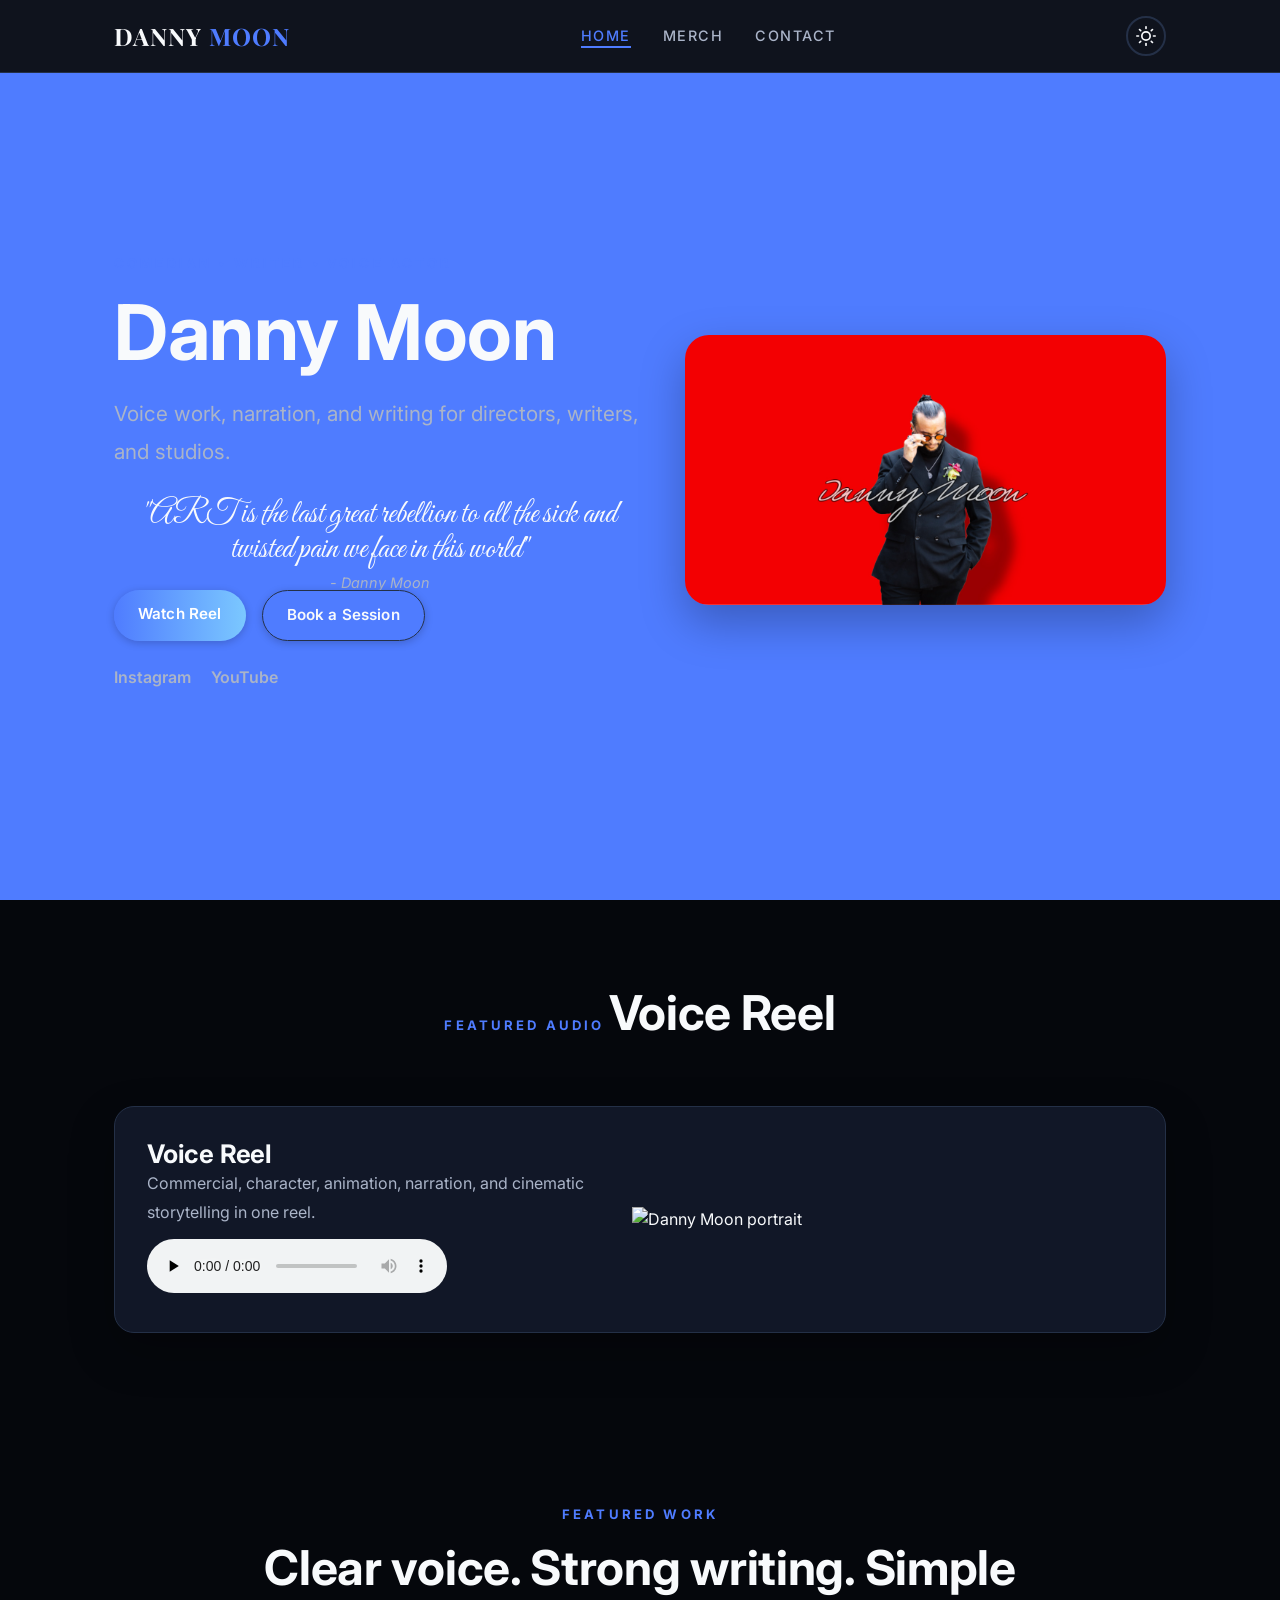
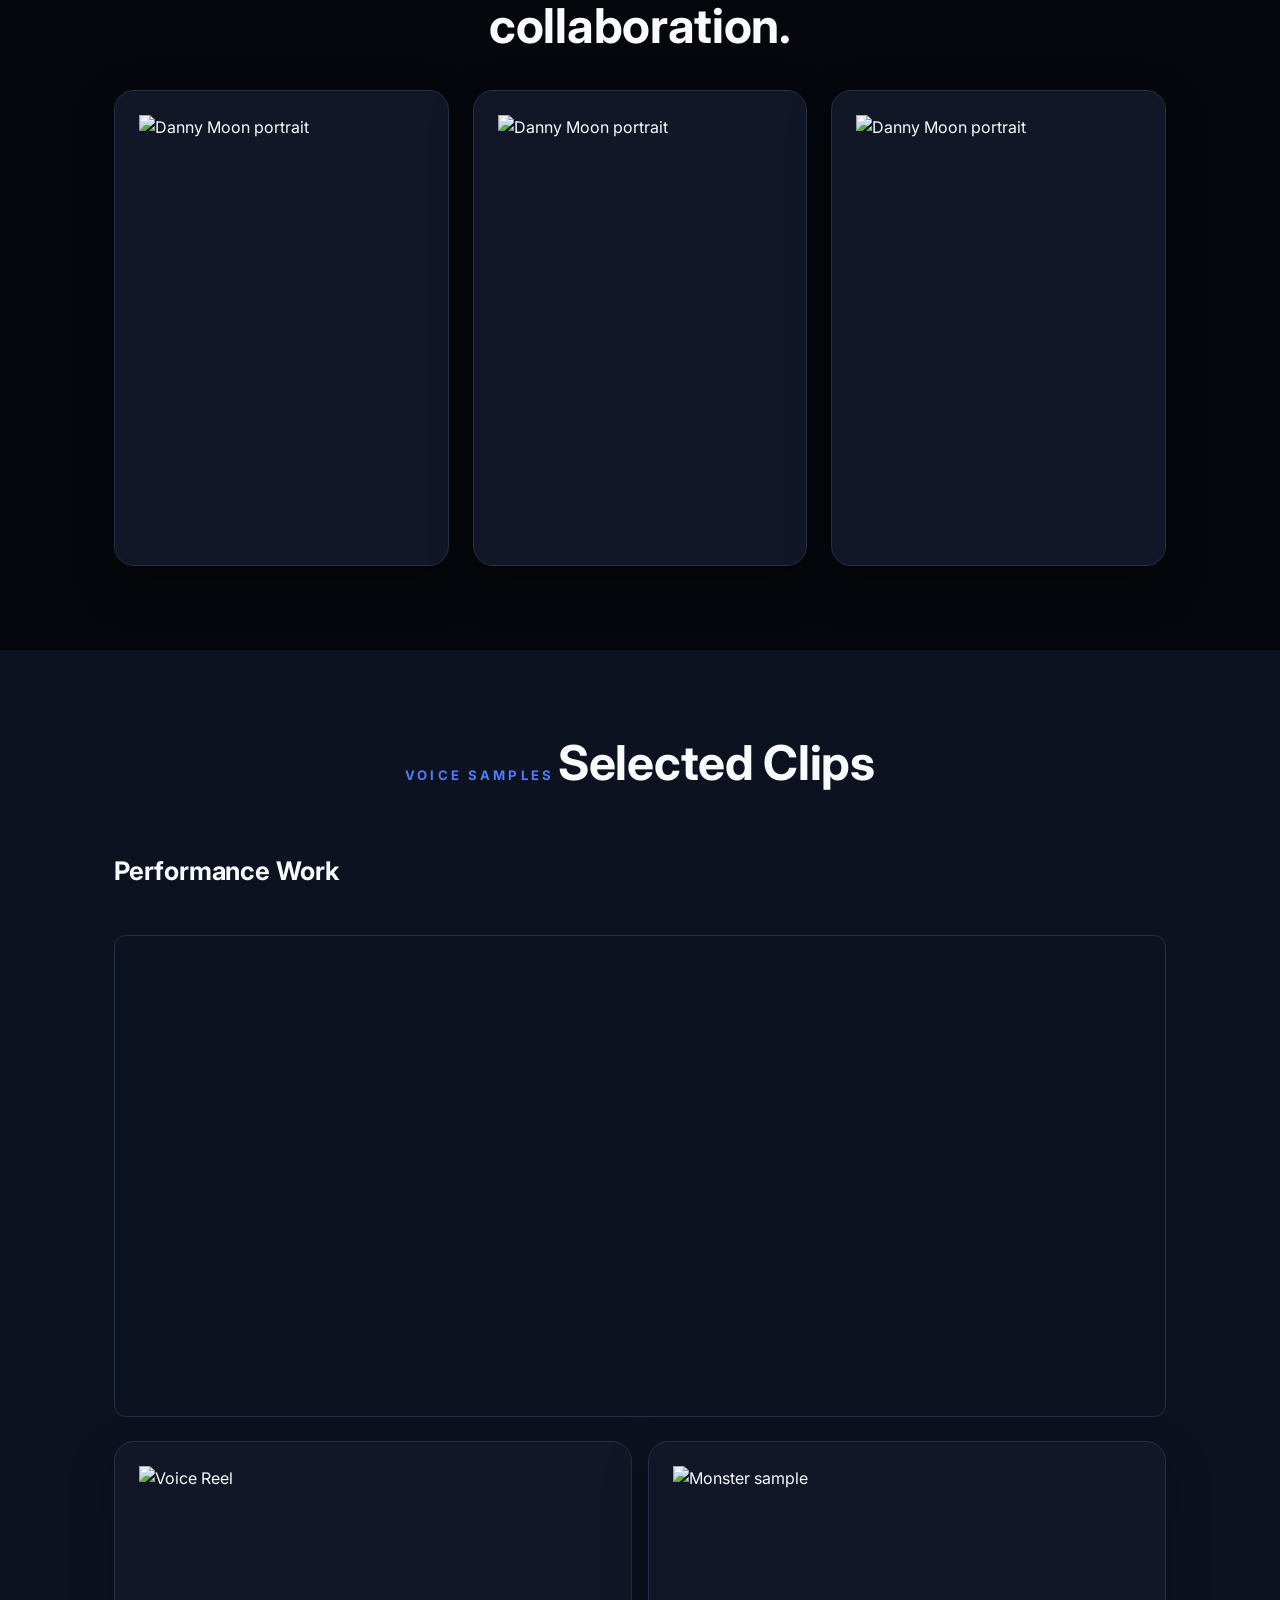
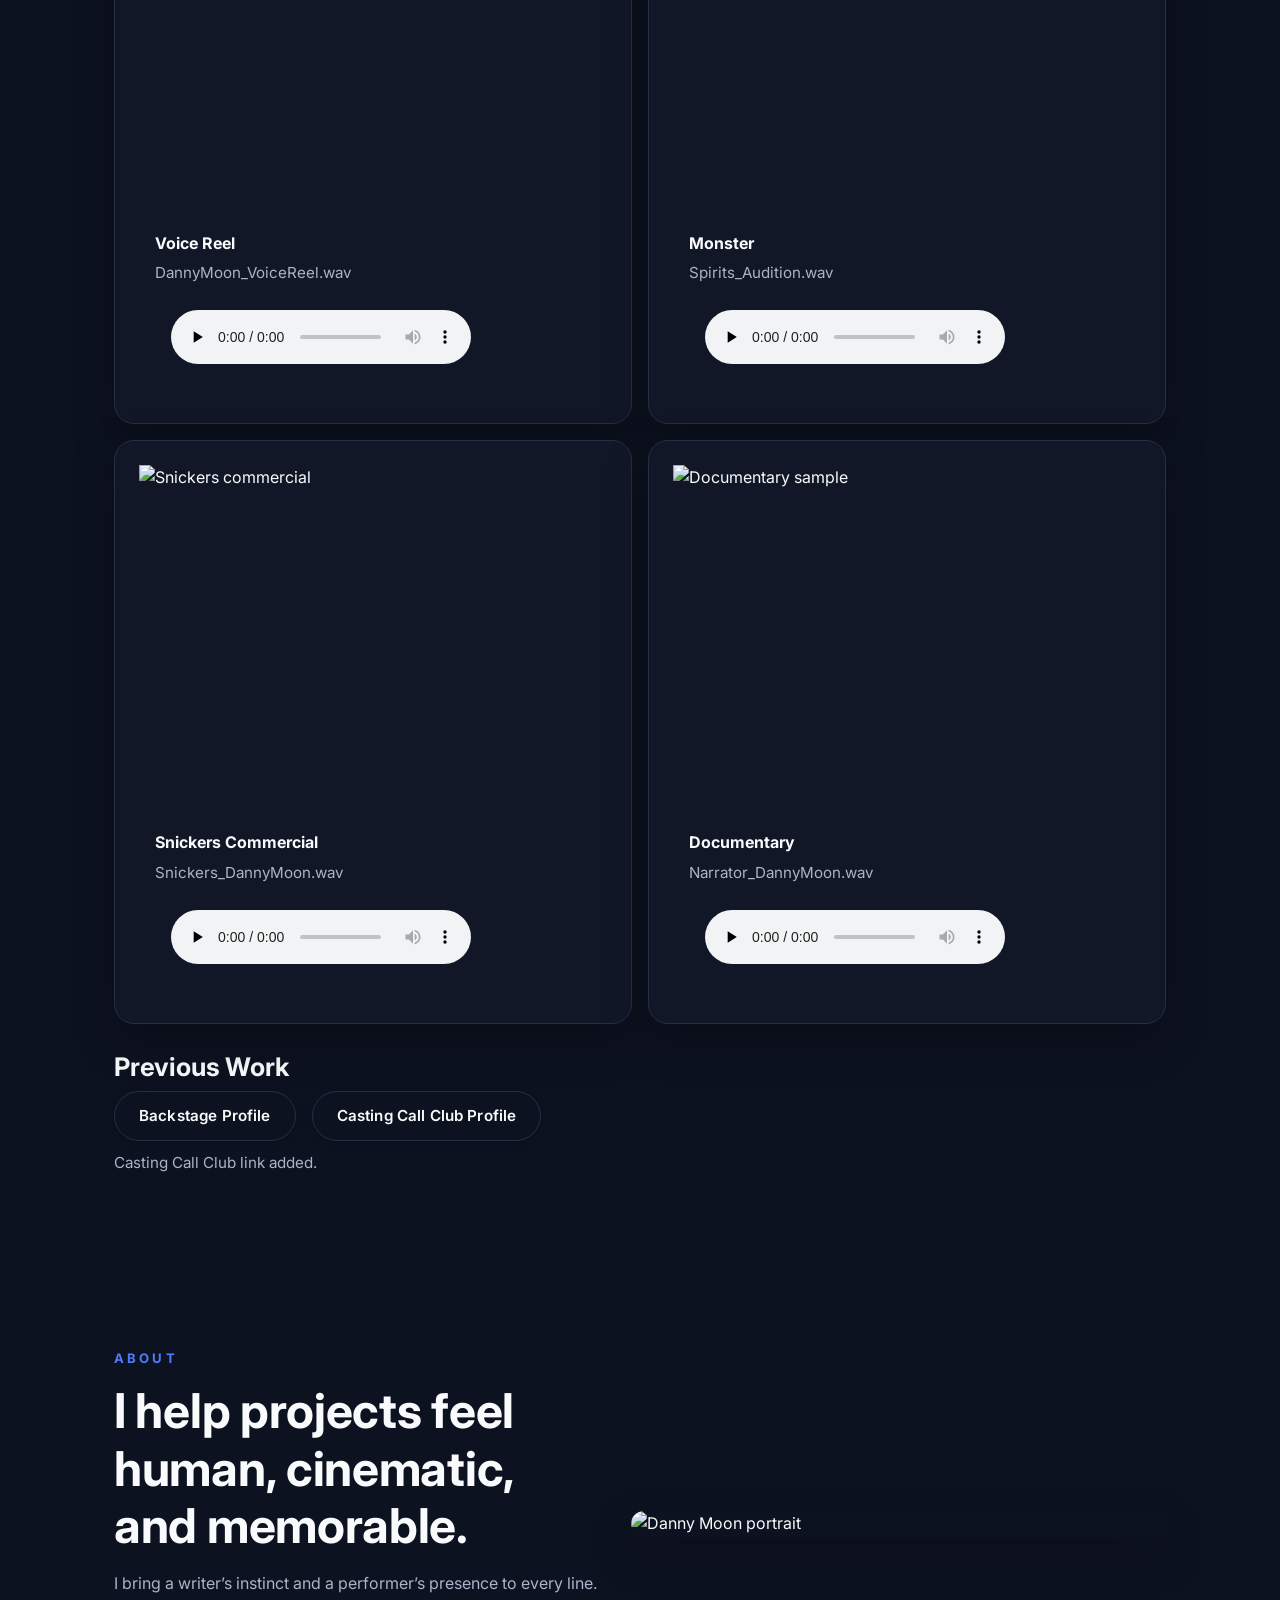
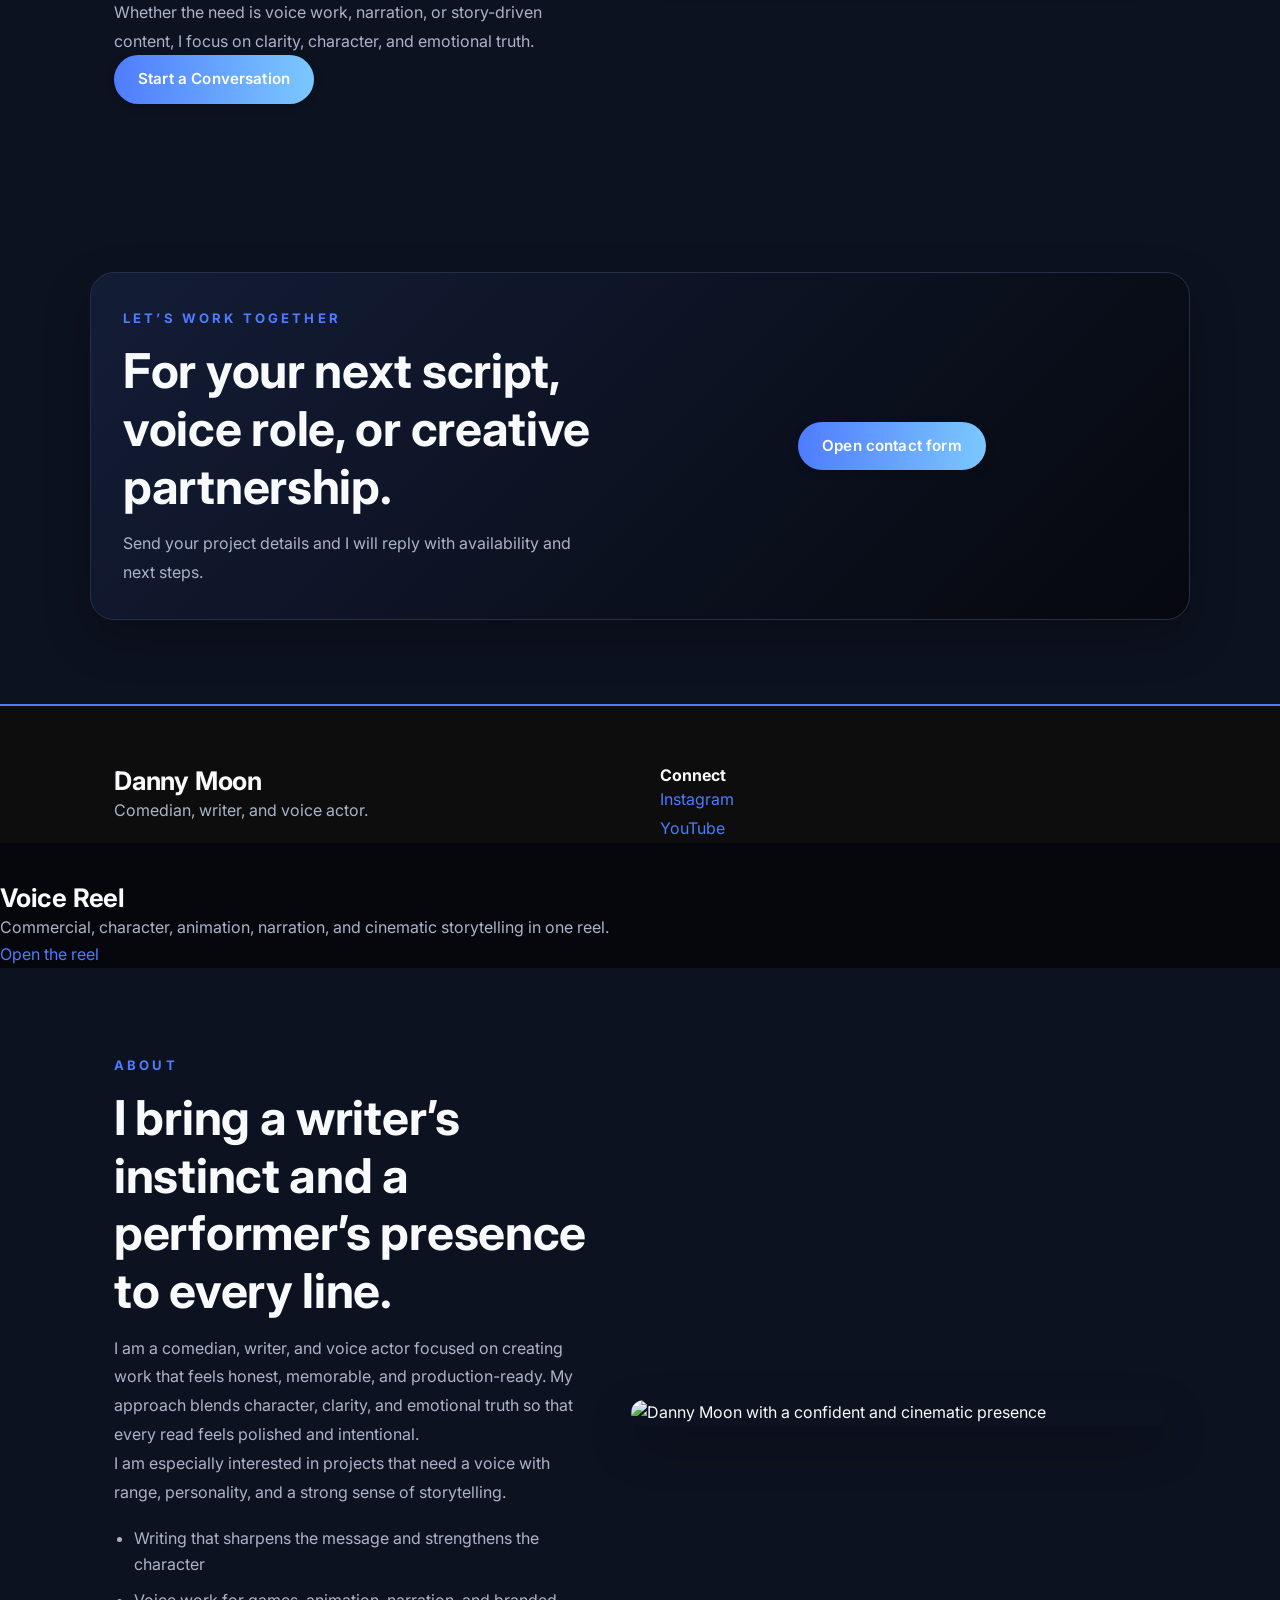
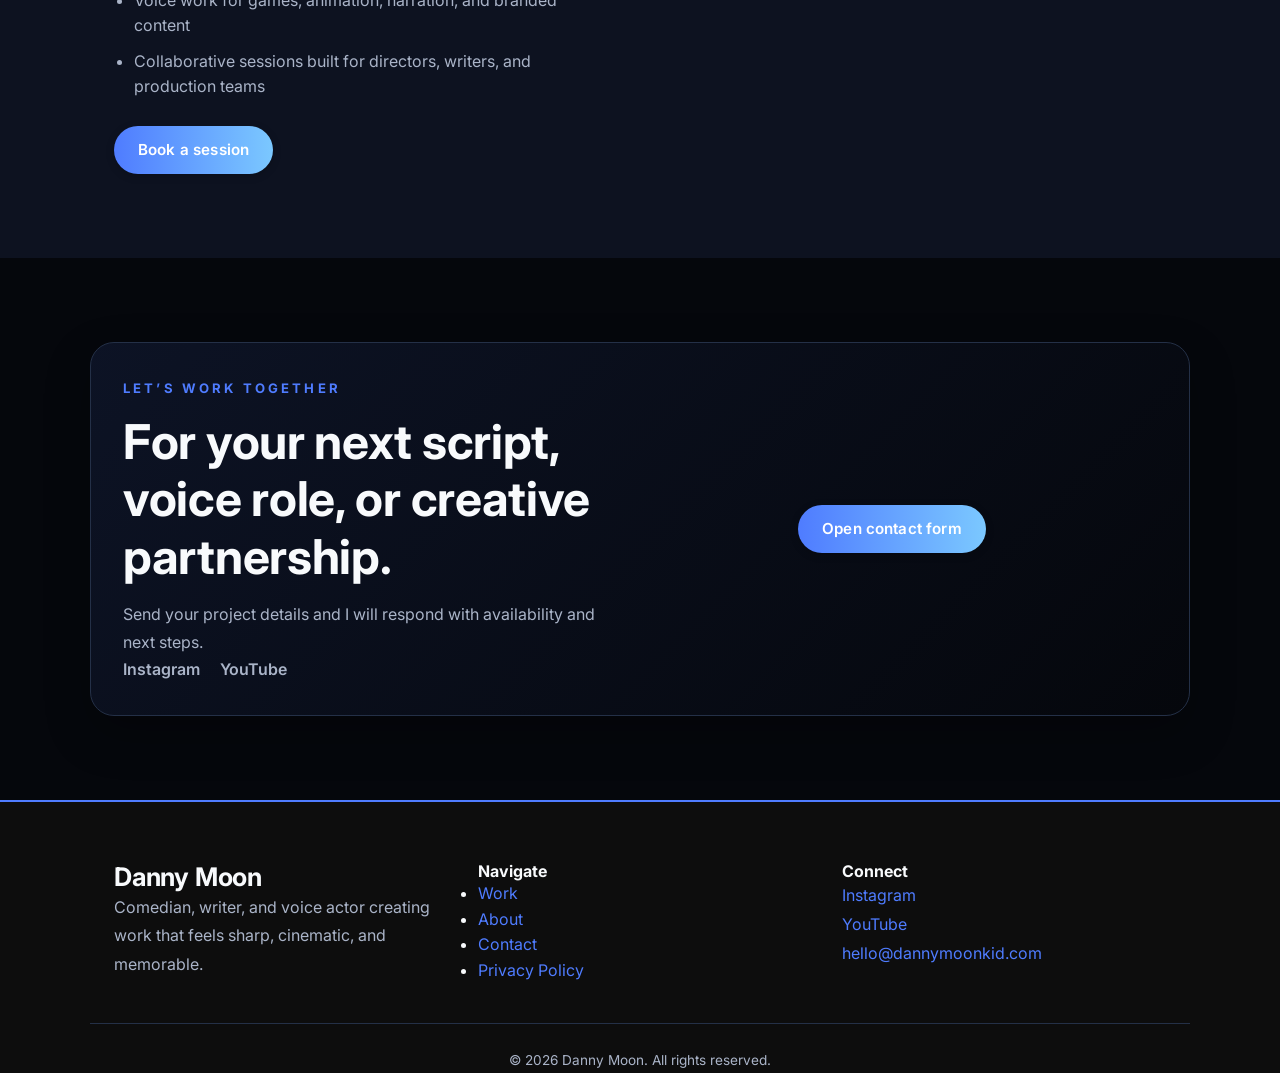
==== commit 56306fa4: "new website who dis" ====
--- a/dm1/index.html
+++ b/dm1/index.html
@@ -18,10 +18,11 @@
   <!-- Fonts -->
   <link rel="preconnect" href="https://fonts.googleapis.com">
   <link rel="preconnect" href="https://fonts.gstatic.com" crossorigin>
-  <link href="https://fonts.googleapis.com/css2?family=Inter:wght@400;500;600;700&family=Playfair+Display:ital,wght@0,400;0,700;1,400&display=swap" rel="stylesheet">
+  <link href="https://fonts.googleapis.com/css2?family=Inter:wght@400;500;600;700&family=Playfair+Display:ital,wght@0,400;0,700;1,400&family=Great+Vibes&display=swap" rel="stylesheet">
 
   <!-- Styles -->
   <link rel="stylesheet" href="style.css">
+  <!-- Coded with the love of Jesus -->
 </head>
 <body>
   <nav id="main-nav"></nav>
@@ -32,6 +33,7 @@
         <p class="eyebrow">Comedian • Writer • Voice Actor</p>
         <h1>Danny Moon</h1>
         <p class="hero-tagline">Voice work, narration, and writing for directors, writers, and studios.</p>
+        <blockquote class="hero-quote">"ART is the last great rebellion to all the sick and twisted pain we face in this world"<br><cite>- Danny Moon</cite></blockquote>
         <div class="hero-actions">
           <a class="btn btn-primary" href="https://drive.google.com/file/d/1agBITENIjRowZiQTt7PczVakk8ZgjDA3/view?usp=drive_link" target="_blank" rel="noopener">Watch Reel</a>
           <a class="btn btn-outline" href="contact.html">Book a Session</a>
@@ -42,10 +44,35 @@
         </div>
       </div>
       <div class="hero-visual">
-        <img src="./media/images/hero.jpg" alt="Danny Moon portrait">
+        <img src="./media/images/header.jpg" alt="Danny Moon header portrait">
       </div>
     </div>
   </header>
+
+  <!-- Primary Voice Reel player (front page) -->
+  <section class="section reel-section">
+    <div class="container">
+      <div class="section-header">
+        <p class="eyebrow">Featured Audio</p>
+        <h2>Voice Reel</h2>
+      </div>
+      <div class="reel-card">
+        <div class="reel-copy">
+          <h3>Voice Reel</h3>
+          <p>Commercial, character, animation, narration, and cinematic storytelling in one reel.</p>
+          <div class="audio-player">
+            <audio controls preload="none" id="main-voice-reel">
+              <source src="./media/audio/DannyMoon_VoiceReel.wav" type="audio/wav">
+              Your browser does not support the audio element.
+            </audio>
+          </div>
+        </div>
+        <div class="reel-visual">
+          <img src="./media/images/portrait1.jpg" alt="Danny Moon portrait">
+        </div>
+      </div>
+    </div>
+  </section>
 
   <main>
     <section class="section">
@@ -83,6 +110,87 @@
       </div>
     </section>
 
+    <section class="section">
+      <div class="container">
+        <div class="section-header">
+          <p class="eyebrow">Voice Samples</p>
+          <h2>Selected Clips</h2>
+        </div>
+
+        <div class="performance-block">
+          <div class="section-header" style="text-align:left;">
+            <h3>Performance Work</h3>
+          </div>
+          <div class="performance-embed">
+            <iframe src="https://www.backstage.com/vo/danny-moon-2/" title="Backstage Profile - Performance" loading="lazy"></iframe>
+          </div>
+        </div>
+
+        <div class="media-grid">
+          <div class="media-card">
+            <img src="./media/images/portrait1.jpg" alt="Voice Reel">
+            <div>
+              <strong>Voice Reel</strong>
+              <span>DannyMoon_VoiceReel.wav</span>
+              <div style="margin-top:10px;">
+                <audio controls preload="none">
+                  <source src="./media/audio/DannyMoon_VoiceReel.wav" type="audio/wav">
+                </audio>
+              </div>
+            </div>
+          </div>
+
+          <div class="media-card">
+            <img src="./media/images/portrait2.jpg" alt="Monster sample">
+            <div>
+              <strong>Monster</strong>
+              <span>Spirits_Audition.wav</span>
+              <div style="margin-top:10px;">
+                <audio controls preload="none">
+                  <source src="./media/audio/Spirits_Audition.wav" type="audio/wav">
+                </audio>
+              </div>
+            </div>
+          </div>
+
+          <div class="media-card">
+            <img src="./media/images/portrait3.jpg" alt="Snickers commercial">
+            <div>
+              <strong>Snickers Commercial</strong>
+              <span>Snickers_DannyMoon.wav</span>
+              <div style="margin-top:10px;">
+                <audio controls preload="none">
+                  <source src="./media/audio/Snickers_DannyMoon.wav" type="audio/wav">
+                </audio>
+              </div>
+            </div>
+          </div>
+
+          <div class="media-card">
+            <img src="./media/images/hero.jpg" alt="Documentary sample">
+            <div>
+              <strong>Documentary</strong>
+              <span>Narrator_DannyMoon.wav</span>
+              <div style="margin-top:10px;">
+                <audio controls preload="none">
+                  <source src="./media/audio/Narrator_DannyMoon.wav" type="audio/wav">
+                </audio>
+              </div>
+            </div>
+          </div>
+        </div>
+
+        <div style="margin-top:28px;">
+          <h3 style="margin-bottom:8px;">Previous Work</h3>
+          <ul style="list-style:none;padding:0;display:flex;gap:16px;flex-wrap:wrap;">
+            <li><a class="btn btn-outline" href="https://www.backstage.com/vo/danny-moon-2/" target="_blank" rel="noopener">Backstage Profile</a></li>
+            <li><a class="btn btn-outline" id="ccc-link" href="https://www.castingcall.club/m/dannymoon" target="_blank" rel="noopener">Casting Call Club Profile</a></li>
+          </ul>
+          <p style="color:var(--text-secondary);margin-top:8px;font-size:0.95rem;">Casting Call Club link added.</p>
+        </div>
+      </div>
+    </section>
+
     <section class="section alt-section">
       <div class="container about-grid">
         <div class="about-copy">
@@ -104,26 +212,9 @@
           <h2>For your next script, voice role, or creative partnership.</h2>
           <p>Send your project details and I will reply with availability and next steps.</p>
         </div>
-        <form class="brevo-form" data-source="Home Page">
-          <div class="form-group">
-            <label for="home-name">Name</label>
-            <input type="text" id="home-name" name="name" required>
-          </div>
-          <div class="form-group">
-            <label for="home-email">Email</label>
-            <input type="email" id="home-email" name="email" required>
-          </div>
-          <div class="form-group">
-            <label for="home-project">Project Type</label>
-            <input type="text" id="home-project" name="project" placeholder="Voice, writing, narration, game">
-          </div>
-          <div class="form-group">
-            <label for="home-message">Project Details</label>
-            <textarea id="home-message" name="message" required></textarea>
-          </div>
-          <button type="submit" class="btn btn-primary">Send Inquiry</button>
-          <div class="form-status"></div>
-        </form>
+        <div style="display:flex;align-items:center;justify-content:center;padding:24px;">
+          <a class="btn btn-primary" href="contact.html">Open contact form</a>
+        </div>
       </div>
     </section>
   </main>
@@ -185,26 +276,9 @@
             <a href="https://youtube.com/@moonkiddtv?si=SjjC8oL-Yl4p6Mle" target="_blank" rel="noopener">YouTube</a>
           </div>
         </div>
-        <form class="brevo-form" data-source="Home Page">
-          <div class="form-group">
-            <label for="home-name">Name</label>
-            <input type="text" id="home-name" name="name" required>
-          </div>
-          <div class="form-group">
-            <label for="home-email">Email</label>
-            <input type="email" id="home-email" name="email" required>
-          </div>
-          <div class="form-group">
-            <label for="home-project">Project Type</label>
-            <input type="text" id="home-project" name="project" placeholder="Writing, voice, animation, game, narration">
-          </div>
-          <div class="form-group">
-            <label for="home-message">Project Details</label>
-            <textarea id="home-message" name="message" required></textarea>
-          </div>
-          <button type="submit" class="btn btn-primary">Send Inquiry</button>
-          <div class="form-status"></div>
-        </form>
+        <div style="display:flex;align-items:center;justify-content:center;padding:24px;">
+          <a class="btn btn-primary" href="contact.html">Open contact form</a>
+        </div>
       </div>
     </section>
   </main>
--- a/dm1/style.css
+++ b/dm1/style.css
@@ -10,8 +10,8 @@
   --bg-card: #1a1a1a;
   --text-primary: #f5f5f5;
   --text-secondary: #b0b0b0;
-  --accent: #E63946;
-  --accent-hover: #ff4d5a;
+  --accent: #e00000;
+  --accent-hover: #ff2b2b;
   --border: #2a2a2a;
   --overlay: rgba(0, 0, 0, 0.65);
   --shadow: 0 4px 24px rgba(0, 0, 0, 0.4);
@@ -21,6 +21,7 @@
   --transition: 0.3s ease;
   --transition-fast: 0.15s ease;
   --transition-slow: 0.5s ease;
+  --hero-bg: var(--accent);
 }
 
 /* --- Light Mode --- */
@@ -408,6 +409,37 @@
   letter-spacing: -1px;
 }
 
+.hero-quote {
+  font-family: 'Great Vibes', 'Playfair Display', serif;
+  font-size: clamp(1.2rem, 3vw, 2rem);
+  color: var(--text-primary);
+  margin-top: 12px;
+  line-height: 1.1;
+  text-align: center;
+}
+
+.hero-quote cite {
+  display: block;
+  font-family: 'Inter', sans-serif;
+  font-size: 0.9rem;
+  color: var(--text-secondary);
+  margin-top: 6px;
+}
+
+/* Performance embed styling */
+.performance-embed {
+  margin: 12px 0 24px;
+  border-radius: 12px;
+  overflow: hidden;
+  border: 1px solid var(--border);
+}
+.performance-embed iframe {
+  width: 100%;
+  height: 480px;
+  border: 0;
+  display: block;
+}
+
 [data-theme="light"] .hero-content h1 {
   text-shadow: 0 2px 16px rgba(255,255,255,0.7);
 }
@@ -1764,7 +1796,7 @@
   display: flex;
   align-items: center;
   padding: 120px 0 80px;
-  background: linear-gradient(135deg, rgba(4, 8, 20, 0.95), rgba(13, 18, 32, 0.95));
+  background-color: var(--hero-bg);
 }
 
 .hero-grid {
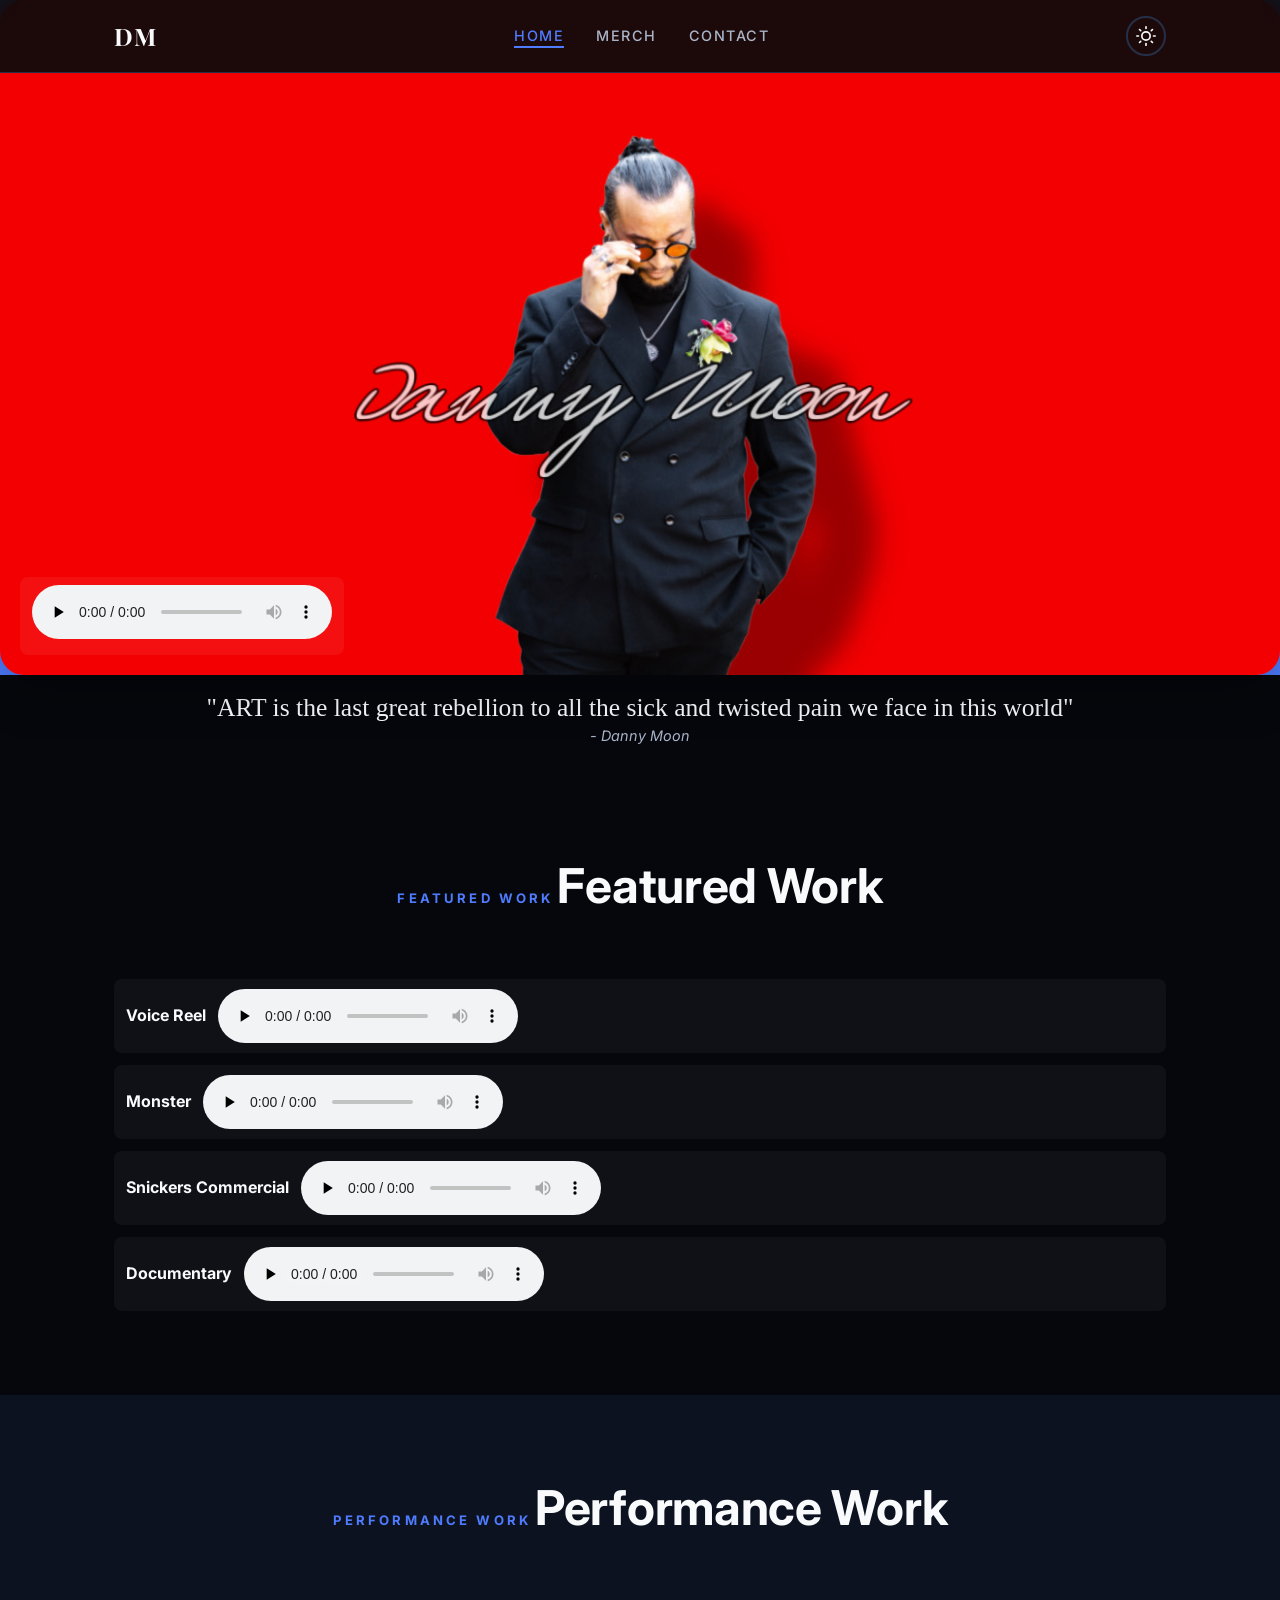
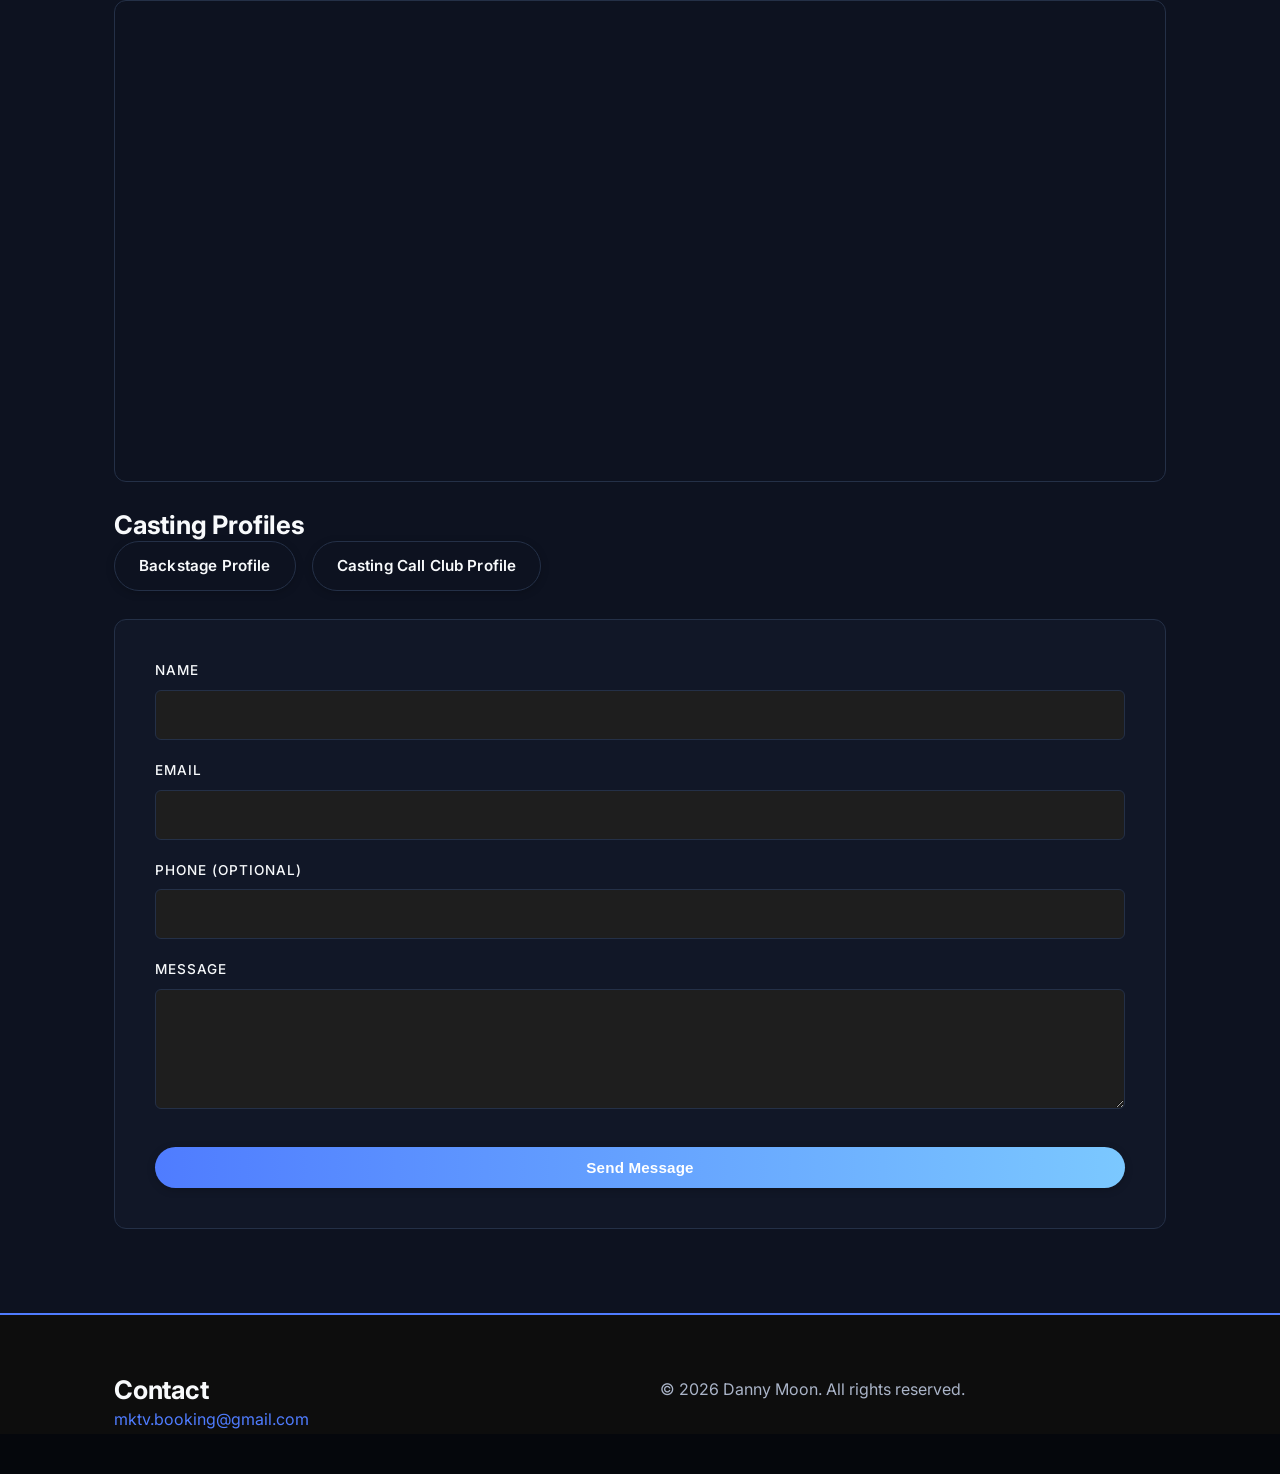
==== commit 3b981a33: "thatnewnew frfr" ====
--- a/dm1/index.html
+++ b/dm1/index.html
@@ -4,108 +4,60 @@
   <meta charset="UTF-8">
   <meta name="viewport" content="width=device-width, initial-scale=1.0">
   <meta name="theme-color" content="#E63946">
-  <meta name="apple-mobile-web-app-capable" content="yes">
-  <meta name="apple-mobile-web-app-status-bar-style" content="black-translucent">
-  <title>Danny Moon - Comedian, Writer, Voice Actor</title>
-  <meta name="description" content="Danny Moon is a comedian, writer, and voice actor creating voice work, narration, and character-driven storytelling for directors, writers, and studios.">
-  <meta name="keywords" content="comedian, writer, voice actor, Danny Moon, narration, animation, game voice">
-  <meta property="og:title" content="Danny Moon - Comedian, Writer, Voice Actor">
-  <meta property="og:description" content="Voice actor, writer, and performer focused on cinematic storytelling, narration, and character work.">
-  <meta property="og:type" content="website">
-  <meta name="twitter:card" content="summary_large_image">
-  <meta name="twitter:title" content="Danny Moon - Comedian, Artist, Musician">
+  <title>Danny Moon - Voice Acting</title>
 
   <!-- Fonts -->
   <link rel="preconnect" href="https://fonts.googleapis.com">
   <link rel="preconnect" href="https://fonts.gstatic.com" crossorigin>
-  <link href="https://fonts.googleapis.com/css2?family=Inter:wght@400;500;600;700&family=Playfair+Display:ital,wght@0,400;0,700;1,400&family=Great+Vibes&display=swap" rel="stylesheet">
+  <link href="https://fonts.googleapis.com/css2?family=Inter:wght@400;500;600;700&family=Playfair+Display:ital,wght@0,400;0,700;1,400&display=swap" rel="stylesheet">
 
   <!-- Styles -->
   <link rel="stylesheet" href="style.css">
-  <!-- Coded with the love of Jesus -->
 </head>
 <body>
   <nav id="main-nav"></nav>
 
   <header class="hero-modern">
-    <div class="container hero-grid">
-      <div class="hero-copy">
-        <p class="eyebrow">Comedian • Writer • Voice Actor</p>
-        <h1>Danny Moon</h1>
-        <p class="hero-tagline">Voice work, narration, and writing for directors, writers, and studios.</p>
-        <blockquote class="hero-quote">"ART is the last great rebellion to all the sick and twisted pain we face in this world"<br><cite>- Danny Moon</cite></blockquote>
-        <div class="hero-actions">
-          <a class="btn btn-primary" href="https://drive.google.com/file/d/1agBITENIjRowZiQTt7PczVakk8ZgjDA3/view?usp=drive_link" target="_blank" rel="noopener">Watch Reel</a>
-          <a class="btn btn-outline" href="contact.html">Book a Session</a>
-        </div>
-        <div class="hero-socials">
-          <a href="https://www.instagram.com/dannymoon.official" target="_blank" rel="noopener">Instagram</a>
-          <a href="https://youtube.com/@moonkiddtv?si=SjjC8oL-Yl4p6Mle" target="_blank" rel="noopener">YouTube</a>
-        </div>
-      </div>
-      <div class="hero-visual">
-        <img src="./media/images/header.jpg" alt="Danny Moon header portrait">
+    <div class="hero-visual">
+      <img src="./media/images/header.jpg" alt="Header image">
+      <div class="hero-audio">
+        <audio controls preload="none" id="main-voice-reel">
+          <source src="./media/audio/DannyMoon_VoiceReel.wav" type="audio/wav">
+          Your browser does not support the audio element.
+        </audio>
       </div>
     </div>
   </header>
 
-  <!-- Primary Voice Reel player (front page) -->
-  <section class="section reel-section">
-    <div class="container">
-      <div class="section-header">
-        <p class="eyebrow">Featured Audio</p>
-        <h2>Voice Reel</h2>
-      </div>
-      <div class="reel-card">
-        <div class="reel-copy">
-          <h3>Voice Reel</h3>
-          <p>Commercial, character, animation, narration, and cinematic storytelling in one reel.</p>
-          <div class="audio-player">
-            <audio controls preload="none" id="main-voice-reel">
-              <source src="./media/audio/DannyMoon_VoiceReel.wav" type="audio/wav">
-              Your browser does not support the audio element.
-            </audio>
-          </div>
-        </div>
-        <div class="reel-visual">
-          <img src="./media/images/portrait1.jpg" alt="Danny Moon portrait">
-        </div>
-      </div>
-    </div>
-  </section>
+  <div class="container">
+    <blockquote class="hero-quote">"ART is the last great rebellion to all the sick and twisted pain we face in this world"<br><cite>- Danny Moon</cite></blockquote>
+  </div>
 
   <main>
-    <section class="section">
+    <section class="section reel-section">
       <div class="container">
-        <div class="section-heading">
+        <div class="section-header">
           <p class="eyebrow">Featured Work</p>
-          <h2>Clear voice. Strong writing. Simple collaboration.</h2>
+          <h2>Featured Work</h2>
         </div>
-        <div class="feature-grid">
-          <article class="feature-card">
-            <img src="./media/images/portrait1.jpg" alt="Danny Moon portrait">
-            <div class="feature-card-body">
-              <h3>Soulbound Online</h3>
-              <p>Voiced Major, Pip, and Xander in the game Soulbound Online.</p>
-              <a href="https://soulbound.game/" target="_blank" rel="noopener">View project</a>
-            </div>
-          </article>
-          <article class="feature-card">
-            <img src="./media/images/portrait2.jpg" alt="Danny Moon portrait">
-            <div class="feature-card-body">
-              <h3>The Teenagers Diary</h3>
-              <p>The Narrator for the animated series The Teenagers Diary.</p>
-              <a href="https://drive.google.com/file/d/1agBITENIjRowZiQTt7PczVakk8ZgjDA3/view?usp=drive_link" target="_blank" rel="noopener">Open reel</a>
-            </div>
-          </article>
-          <article class="feature-card">
-            <img src="./media/images/portrait3.jpg" alt="Danny Moon portrait">
-            <div class="feature-card-body">
-              <h3>Voice & Writing</h3>
-              <p>Flexible for narration, character work, and creative collaboration.</p>
-              <a href="contact.html">Get in touch</a>
-            </div>
-          </article>
+
+        <div class="compact-grid">
+          <div class="compact-audio">
+            <strong>Voice Reel</strong>
+            <audio controls preload="none"><source src="./media/audio/DannyMoon_VoiceReel.wav" type="audio/wav"></audio>
+          </div>
+          <div class="compact-audio">
+            <strong>Monster</strong>
+            <audio controls preload="none"><source src="./media/audio/Spirits_Audition.wav" type="audio/wav"></audio>
+          </div>
+          <div class="compact-audio">
+            <strong>Snickers Commercial</strong>
+            <audio controls preload="none"><source src="./media/audio/Snickers_DannyMoon.wav" type="audio/wav"></audio>
+          </div>
+          <div class="compact-audio">
+            <strong>Documentary</strong>
+            <audio controls preload="none"><source src="./media/audio/Narrator_DannyMoon.wav" type="audio/wav"></audio>
+          </div>
         </div>
       </div>
     </section>
@@ -113,108 +65,34 @@
     <section class="section">
       <div class="container">
         <div class="section-header">
-          <p class="eyebrow">Voice Samples</p>
-          <h2>Selected Clips</h2>
+          <p class="eyebrow">Performance Work</p>
+          <h2>Performance Work</h2>
         </div>
-
-        <div class="performance-block">
-          <div class="section-header" style="text-align:left;">
-            <h3>Performance Work</h3>
-          </div>
-          <div class="performance-embed">
-            <iframe src="https://www.backstage.com/vo/danny-moon-2/" title="Backstage Profile - Performance" loading="lazy"></iframe>
-          </div>
-        </div>
-
-        <div class="media-grid">
-          <div class="media-card">
-            <img src="./media/images/portrait1.jpg" alt="Voice Reel">
-            <div>
-              <strong>Voice Reel</strong>
-              <span>DannyMoon_VoiceReel.wav</span>
-              <div style="margin-top:10px;">
-                <audio controls preload="none">
-                  <source src="./media/audio/DannyMoon_VoiceReel.wav" type="audio/wav">
-                </audio>
-              </div>
-            </div>
-          </div>
-
-          <div class="media-card">
-            <img src="./media/images/portrait2.jpg" alt="Monster sample">
-            <div>
-              <strong>Monster</strong>
-              <span>Spirits_Audition.wav</span>
-              <div style="margin-top:10px;">
-                <audio controls preload="none">
-                  <source src="./media/audio/Spirits_Audition.wav" type="audio/wav">
-                </audio>
-              </div>
-            </div>
-          </div>
-
-          <div class="media-card">
-            <img src="./media/images/portrait3.jpg" alt="Snickers commercial">
-            <div>
-              <strong>Snickers Commercial</strong>
-              <span>Snickers_DannyMoon.wav</span>
-              <div style="margin-top:10px;">
-                <audio controls preload="none">
-                  <source src="./media/audio/Snickers_DannyMoon.wav" type="audio/wav">
-                </audio>
-              </div>
-            </div>
-          </div>
-
-          <div class="media-card">
-            <img src="./media/images/hero.jpg" alt="Documentary sample">
-            <div>
-              <strong>Documentary</strong>
-              <span>Narrator_DannyMoon.wav</span>
-              <div style="margin-top:10px;">
-                <audio controls preload="none">
-                  <source src="./media/audio/Narrator_DannyMoon.wav" type="audio/wav">
-                </audio>
-              </div>
-            </div>
-          </div>
+        <div class="performance-embed">
+          <iframe src="https://www.youtube.com/embed/_IjvfpWLWGw?list=PL_j5jnkqc0MhB0iesNVDx_B4i40ganX8R" title="Performance Video" loading="lazy" allowfullscreen></iframe>
         </div>
 
         <div style="margin-top:28px;">
-          <h3 style="margin-bottom:8px;">Previous Work</h3>
+          <h3>Casting Profiles</h3>
           <ul style="list-style:none;padding:0;display:flex;gap:16px;flex-wrap:wrap;">
             <li><a class="btn btn-outline" href="https://www.backstage.com/vo/danny-moon-2/" target="_blank" rel="noopener">Backstage Profile</a></li>
             <li><a class="btn btn-outline" id="ccc-link" href="https://www.castingcall.club/m/dannymoon" target="_blank" rel="noopener">Casting Call Club Profile</a></li>
           </ul>
-          <p style="color:var(--text-secondary);margin-top:8px;font-size:0.95rem;">Casting Call Club link added.</p>
         </div>
-      </div>
-    </section>
 
-    <section class="section alt-section">
-      <div class="container about-grid">
-        <div class="about-copy">
-          <p class="eyebrow">About</p>
-          <h2>I help projects feel human, cinematic, and memorable.</h2>
-          <p>I bring a writer’s instinct and a performer’s presence to every line. Whether the need is voice work, narration, or story-driven content, I focus on clarity, character, and emotional truth.</p>
-          <a class="btn btn-primary" href="contact.html">Start a Conversation</a>
+        <div style="margin-top:28px;">
+          <div class="contact-form-wrapper">
+            <form class="brevo-form" data-source="Contact Page" style="margin: 0; max-width: 100%;">
+              <div class="form-group"><label for="contact-name">Name</label><input type="text" id="contact-name" name="name" required></div>
+              <div class="form-group"><label for="contact-email">Email</label><input type="email" id="contact-email" name="email" required></div>
+              <div class="form-group"><label for="contact-phone">Phone (Optional)</label><input type="tel" id="contact-phone" name="phone"></div>
+              <div class="form-group"><label for="contact-message">Message</label><textarea id="contact-message" name="message" required></textarea></div>
+              <button type="submit" class="btn btn-primary">Send Message</button>
+              <div class="form-status"></div>
+            </form>
+          </div>
         </div>
-        <div class="about-visual">
-          <img src="./media/images/portrait2.jpg" alt="Danny Moon portrait">
-        </div>
-      </div>
-    </section>
 
-    <section class="section">
-      <div class="container contact-panel">
-        <div class="contact-copy">
-          <p class="eyebrow">Let’s Work Together</p>
-          <h2>For your next script, voice role, or creative partnership.</h2>
-          <p>Send your project details and I will reply with availability and next steps.</p>
-        </div>
-        <div style="display:flex;align-items:center;justify-content:center;padding:24px;">
-          <a class="btn btn-primary" href="contact.html">Open contact form</a>
-        </div>
       </div>
     </section>
   </main>
@@ -222,13 +100,11 @@
   <footer class="footer">
     <div class="container footer-grid">
       <div>
-        <h3>Danny Moon</h3>
-        <p>Comedian, writer, and voice actor.</p>
+        <h3>Contact</h3>
+        <p><a href="mailto:mktv.booking@gmail.com">mktv.booking@gmail.com</a></p>
       </div>
       <div>
-        <h4>Connect</h4>
-        <p><a href="https://www.instagram.com/dannymoon.official" target="_blank" rel="noopener">Instagram</a></p>
-        <p><a href="https://youtube.com/@moonkiddtv?si=SjjC8oL-Yl4p6Mle" target="_blank" rel="noopener">YouTube</a></p>
+        <p>© 2026 Danny Moon. All rights reserved.</p>
       </div>
     </div>
   </footer>
@@ -236,80 +112,3 @@
   <script src="script.js"></script>
 </body>
 </html>
-              <h3>Voice Reel</h3>
-              <p>Commercial, character, animation, narration, and cinematic storytelling in one reel.</p>
-              <a href="https://drive.google.com/file/d/1agBITENIjRowZiQTt7PczVakk8ZgjDA3/view?usp=drive_link" target="_blank" rel="noopener">Open the reel</a>
-            </div>
-          </article>
-        </div>
-      </div>
-    </section>
-
-    <section class="section alt-section" id="about">
-      <div class="container about-grid">
-        <div class="about-copy">
-          <p class="eyebrow">About</p>
-          <h2>I bring a writer’s instinct and a performer’s presence to every line.</h2>
-          <p>I am a comedian, writer, and voice actor focused on creating work that feels honest, memorable, and production-ready. My approach blends character, clarity, and emotional truth so that every read feels polished and intentional.</p>
-          <p>I am especially interested in projects that need a voice with range, personality, and a strong sense of storytelling.</p>
-          <ul class="bullet-list">
-            <li>Writing that sharpens the message and strengthens the character</li>
-            <li>Voice work for games, animation, narration, and branded content</li>
-            <li>Collaborative sessions built for directors, writers, and production teams</li>
-          </ul>
-          <a class="btn btn-primary" href="contact.html">Book a session</a>
-        </div>
-        <div class="about-visual">
-          <img src="./media/images/Tirso + Lauren Wedding-12.jpg" alt="Danny Moon with a confident and cinematic presence">
-        </div>
-      </div>
-    </section>
-
-    <section class="section" id="contact">
-      <div class="container contact-panel">
-        <div class="contact-copy">
-          <p class="eyebrow">Let’s Work Together</p>
-          <h2>For your next script, voice role, or creative partnership.</h2>
-          <p>Send your project details and I will respond with availability and next steps.</p>
-          <div class="hero-socials">
-            <a href="https://www.instagram.com/dannymoon.official" target="_blank" rel="noopener">Instagram</a>
-            <a href="https://youtube.com/@moonkiddtv?si=SjjC8oL-Yl4p6Mle" target="_blank" rel="noopener">YouTube</a>
-          </div>
-        </div>
-        <div style="display:flex;align-items:center;justify-content:center;padding:24px;">
-          <a class="btn btn-primary" href="contact.html">Open contact form</a>
-        </div>
-      </div>
-    </section>
-  </main>
-
-  <footer class="footer">
-    <div class="container footer-grid">
-      <div>
-        <h3>Danny Moon</h3>
-        <p>Comedian, writer, and voice actor creating work that feels sharp, cinematic, and memorable.</p>
-      </div>
-      <div>
-        <h4>Navigate</h4>
-        <ul>
-          <li><a href="#work">Work</a></li>
-          <li><a href="#about">About</a></li>
-          <li><a href="contact.html">Contact</a></li>
-          <li><a href="privacy.html">Privacy Policy</a></li>
-        </ul>
-      </div>
-      <div>
-        <h4>Connect</h4>
-        <p><a href="https://www.instagram.com/dannymoon.official" target="_blank" rel="noopener">Instagram</a></p>
-        <p><a href="https://youtube.com/@moonkiddtv?si=SjjC8oL-Yl4p6Mle" target="_blank" rel="noopener">YouTube</a></p>
-        <p><a href="mailto:hello@dannymoonkid.com">hello@dannymoonkid.com</a></p>
-      </div>
-    </div>
-    <div class="container footer-bottom">
-      <p>© 2026 Danny Moon. All rights reserved.</p>
-    </div>
-  </footer>
-
-  <script src="script.js"></script>
-</body>
-</html>
--- a/dm1/style.css
+++ b/dm1/style.css
@@ -5,7 +5,7 @@
 
 /* --- CSS Custom Properties (Dark Mode Default) --- */
 :root {
-  --bg-primary: #0a0a0a;
+  --bg-primary: var(--accent);
   --bg-secondary: #141414;
   --bg-card: #1a1a1a;
   --text-primary: #f5f5f5;
@@ -410,12 +410,13 @@
 }
 
 .hero-quote {
-  font-family: 'Great Vibes', 'Playfair Display', serif;
-  font-size: clamp(1.2rem, 3vw, 2rem);
+  font-family: 'Times New Roman', Times, serif;
+  font-size: clamp(1.2rem, 3vw, 1.6rem);
   color: var(--text-primary);
-  margin-top: 12px;
-  line-height: 1.1;
+  margin: 18px auto 28px auto;
+  line-height: 1.15;
   text-align: center;
+  max-width: 980px;
 }
 
 .hero-quote cite {
@@ -425,6 +426,31 @@
   color: var(--text-secondary);
   margin-top: 6px;
 }
+
+/* Compact audio list */
+.compact-grid {
+  display: grid;
+  grid-template-columns: 1fr;
+  gap: 12px;
+}
+
+.compact-audio {
+  display: flex;
+  align-items: center;
+  gap: 12px;
+  padding: 10px 12px;
+  background: rgba(255,255,255,0.04);
+  border-radius: 8px;
+}
+
+/* Contact page social link styling */
+.social-link { display:inline-flex; align-items:center; gap:8px; color:#fff; text-decoration:none; padding:6px 8px; border-radius:6px; border:1px solid rgba(255,255,255,0.06); }
+.social-link svg { display:block; width:18px; height:18px; }
+
+/* Slight spacing adjustments for contact form */
+.contact-content { display:flex; gap:20px; align-items:flex-start; }
+.contact-info-card { flex: 0 0 320px; }
+.contact-form-wrapper { flex: 1 1 560px; }
 
 /* Performance embed styling */
 .performance-embed {
@@ -1792,11 +1818,36 @@
 }
 
 .hero-modern {
-  min-height: 100vh;
-  display: flex;
+  min-height: 75vh;
+  display: block;
   align-items: center;
-  padding: 120px 0 80px;
+  padding: 0;
   background-color: var(--hero-bg);
+  position: relative;
+}
+
+.hero-visual {
+  width: 100%;
+  height: 75vh;
+  overflow: hidden;
+  position: relative;
+}
+
+.hero-visual img {
+  width: 100%;
+  height: 100%;
+  object-fit: cover;
+  display: block;
+}
+
+.hero-audio {
+  position: absolute;
+  left: 20px;
+  bottom: 20px;
+  z-index: 3;
+  background: rgba(255,255,255,0.06);
+  padding: 8px 12px;
+  border-radius: 8px;
 }
 
 .hero-grid {
